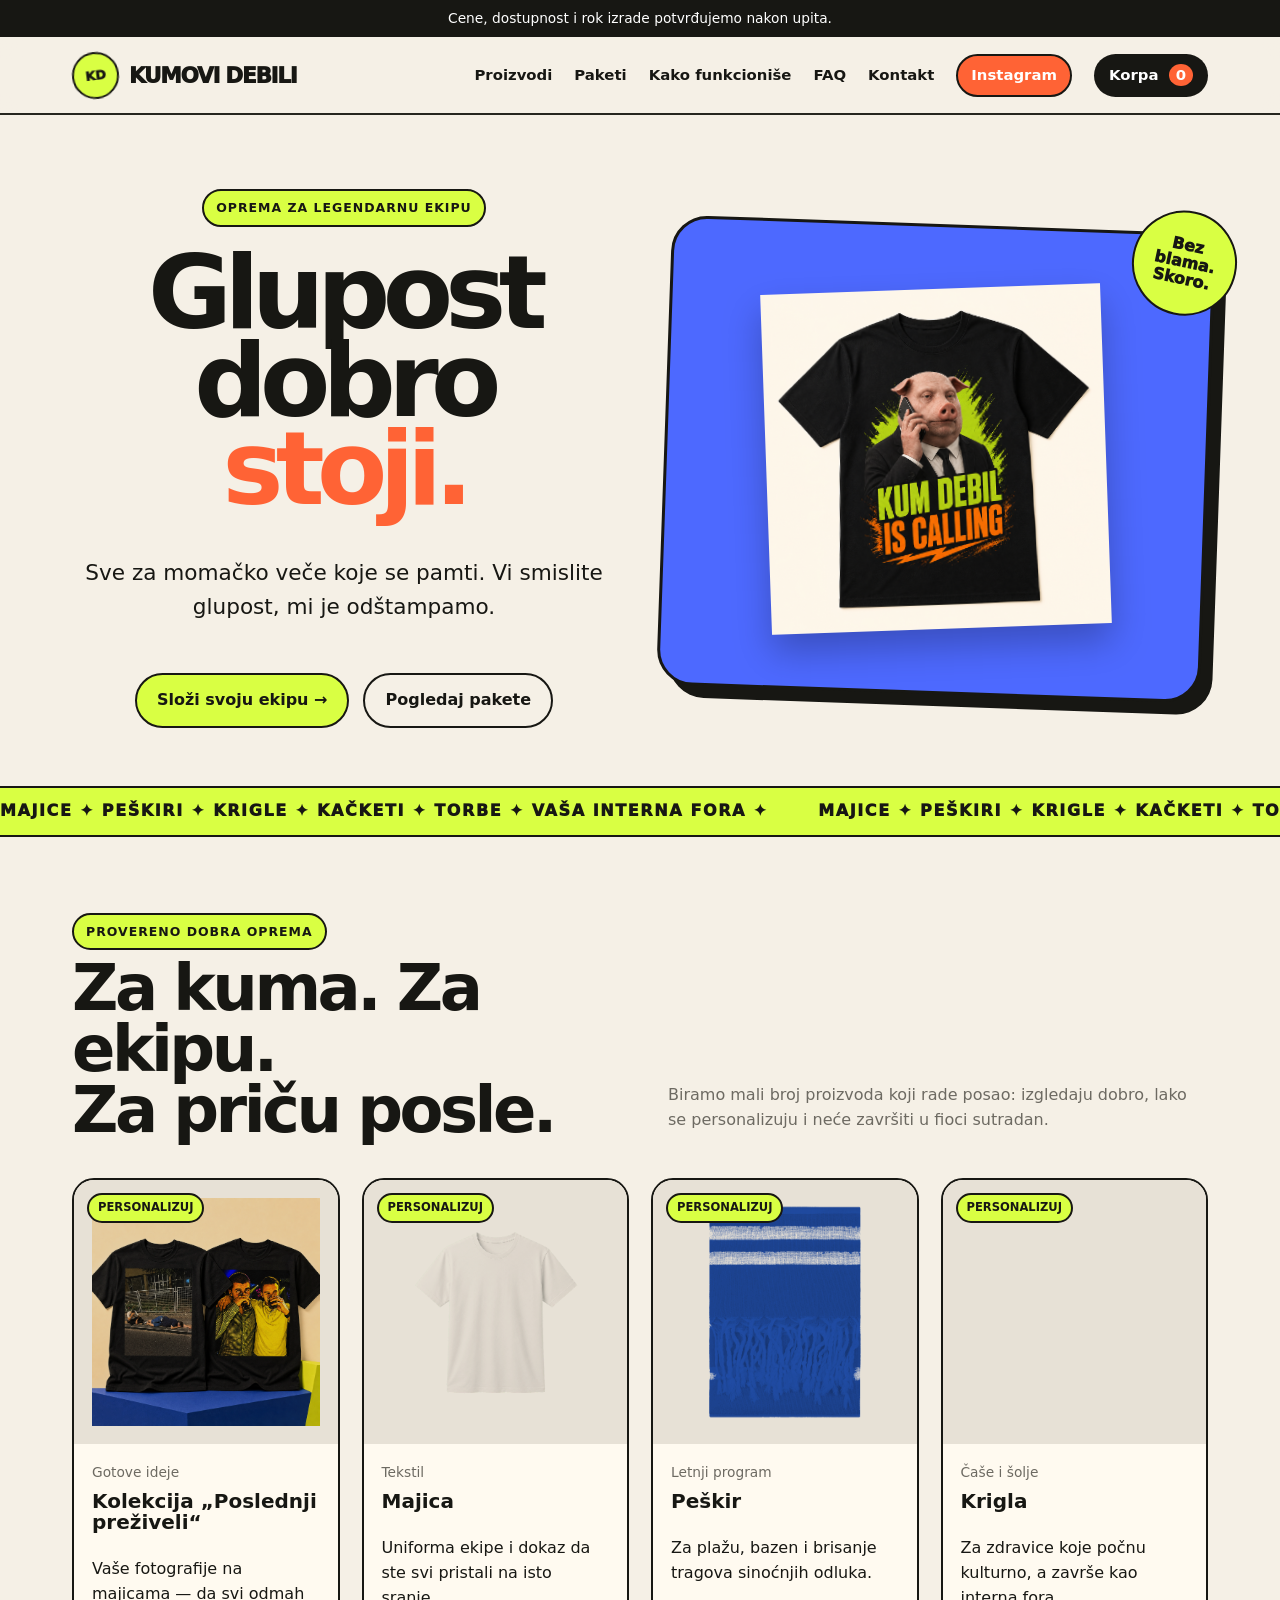
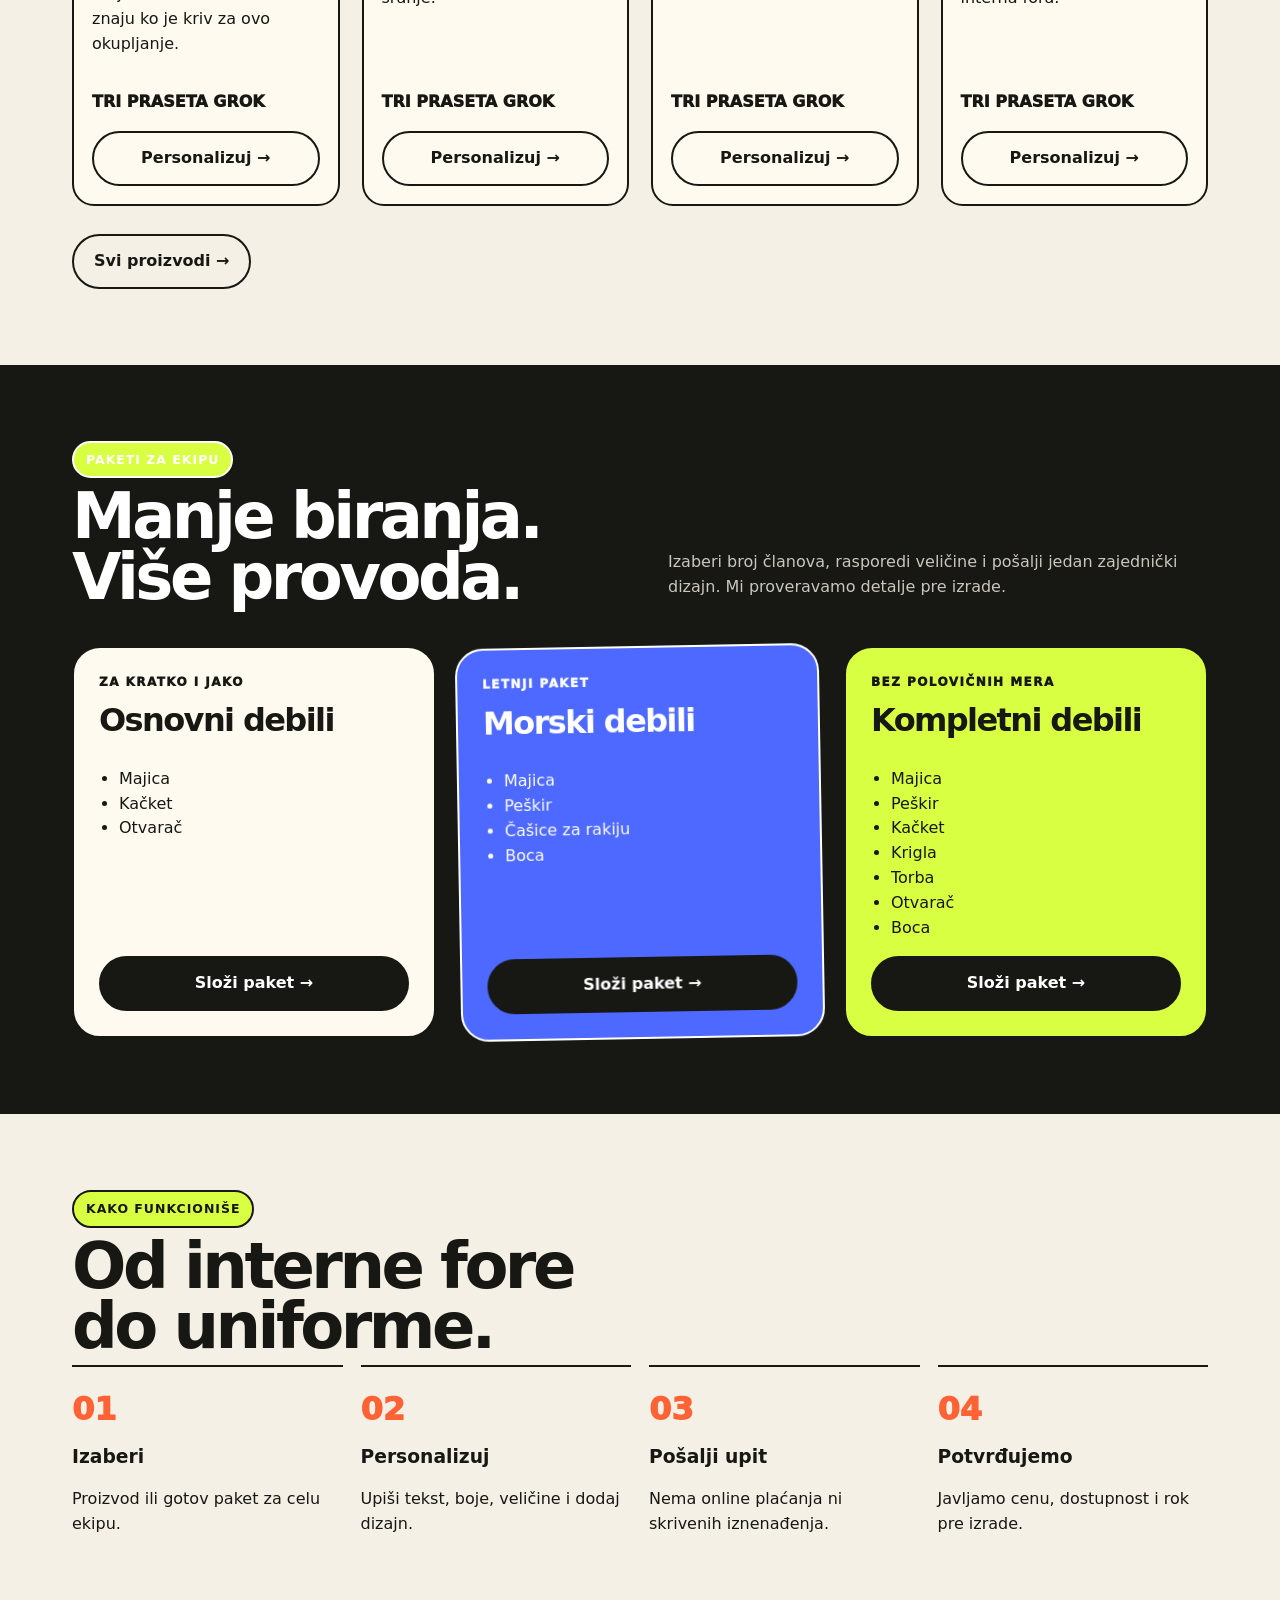
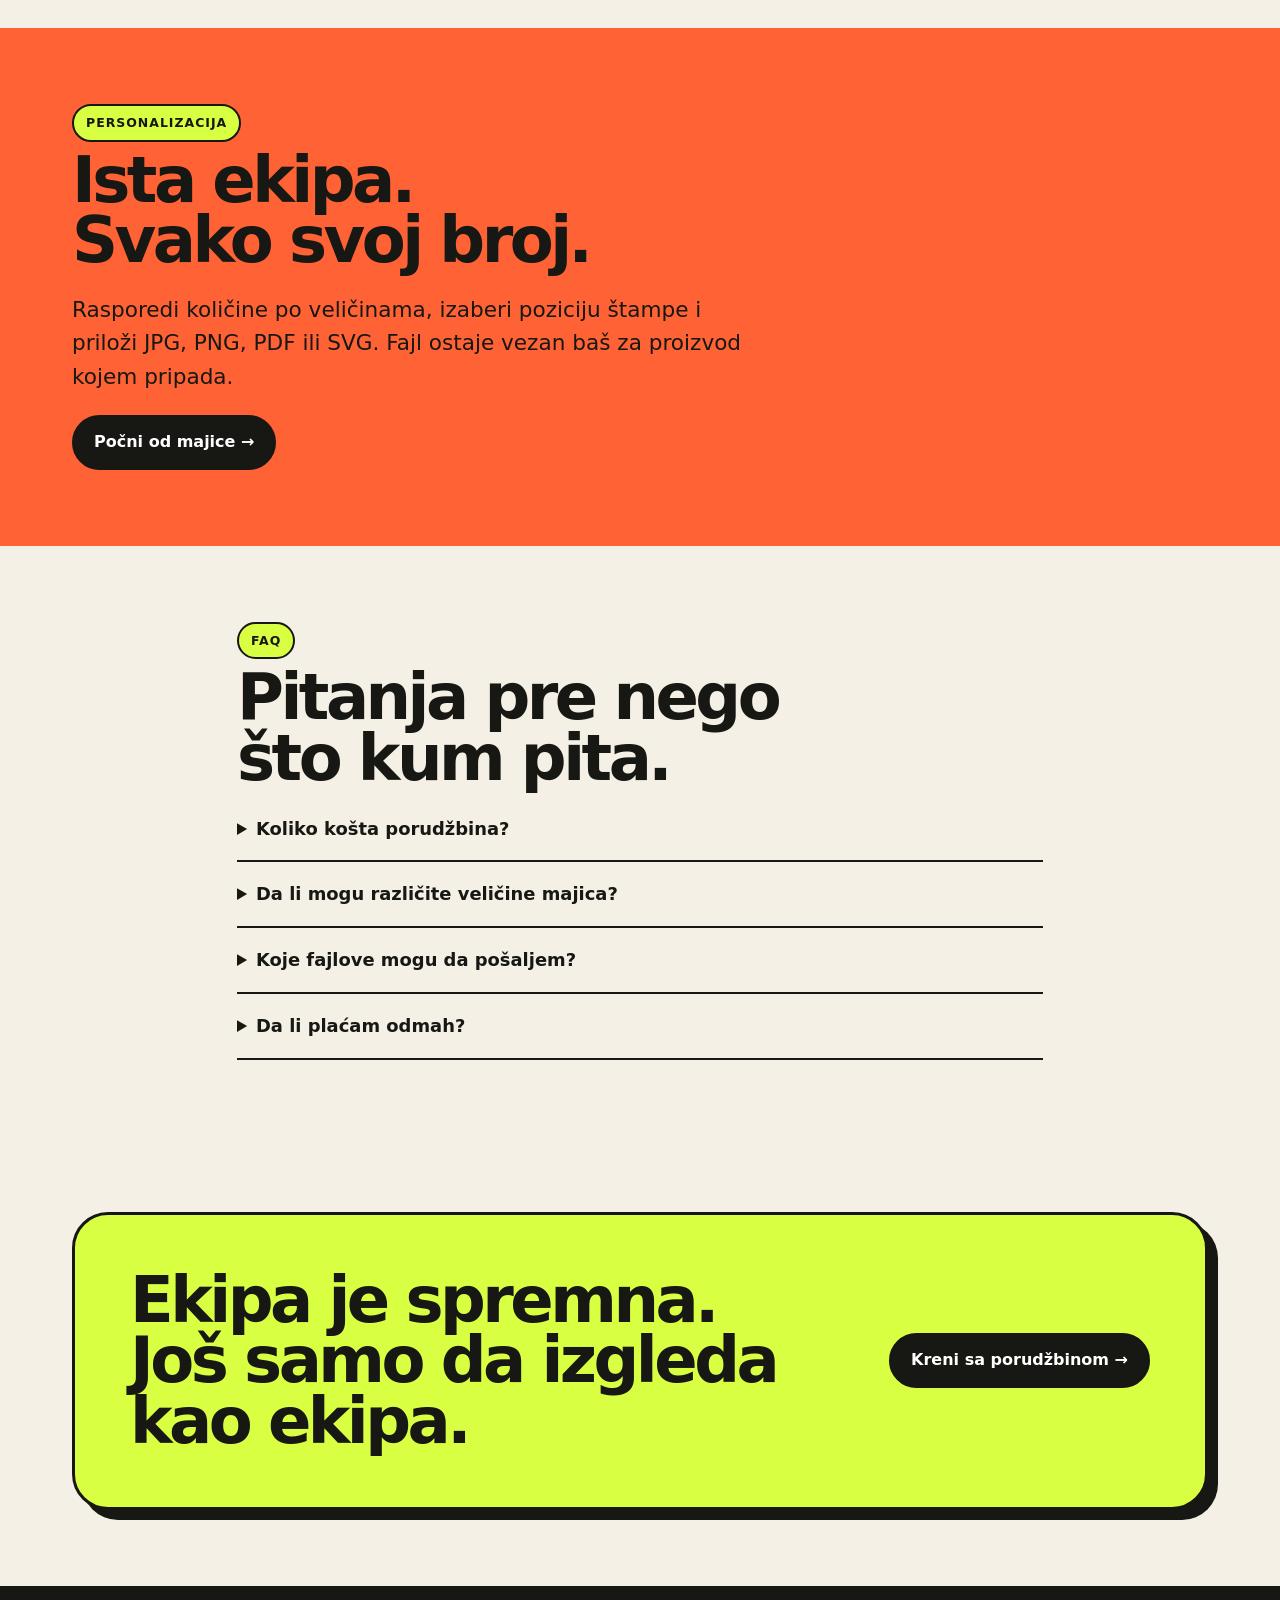
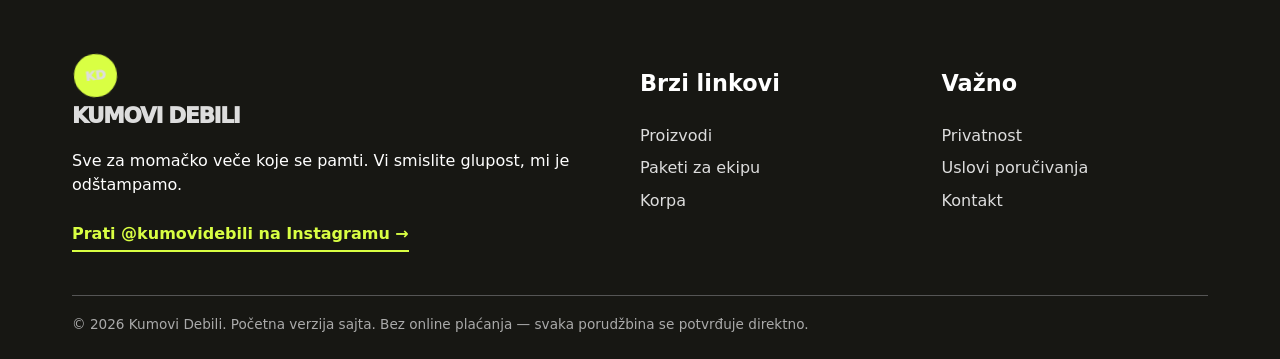
==== index.html @ fb22e3f5 "Add files via upload" ====
<!doctype html><html lang="sr-Latn"><head><meta charset="utf-8"><meta name="viewport" content="width=device-width,initial-scale=1"><title>Kumovi Debili — personalizovani proizvodi za momačko veče</title><meta name="description" content="Majice, peškiri, kačketi, krigle i paketi za momačko veče. Vi smislite glupost, mi je odštampamo."><meta property="og:title" content="Kumovi Debili — Glupost dobro stoji."><meta property="og:description" content="Personalizovani proizvodi i paketi za momačko veče."><meta property="og:image" content="assets/images/og.png"><meta name="twitter:card" content="summary_large_image"><link rel="stylesheet" href="assets/css/styles.css"></head><body><div id="site-header"></div><main id="main"><section class="hero"><div class="container hero-grid"><div class="hero-copy"><span class="eyebrow">Oprema za legendarnu ekipu</span><h1>Glupost<br>dobro <em>stoji.</em></h1><p class="lead">Sve za momačko veče koje se pamti. Vi smislite glupost, mi je odštampamo.</p><div class="actions"><a class="btn lime" href="shop.html">Složi svoju ekipu →</a><a class="btn alt" href="packages.html">Pogledaj pakete</a></div></div><div class="hero-card"><img src="assets/images/majica-john-pork.png" alt="Crna majica sa motivom John Pork i natpisom KUM DEBIL IS CALLING"><div class="sticker">Bez<br>blama.<br>Skoro.</div></div></div></section><div class="marquee"><span>Majice ✦ Peškiri ✦ Krigle ✦ Kačketi ✦ Torbe ✦ Vaša interna fora ✦</span><span>Majice ✦ Peškiri ✦ Krigle ✦ Kačketi ✦ Torbe ✦ Vaša interna fora ✦</span></div><section class="section"><div class="container"><div class="section-head"><div><span class="eyebrow">Provereno dobra oprema</span><h2>Za kuma. Za ekipu.<br>Za priču posle.</h2></div><p class="section-copy">Biramo mali broj proizvoda koji rade posao: izgledaju dobro, lako se personalizuju i neće završiti u fioci sutradan.</p></div><div id="featured-grid" class="grid"></div><div class="actions"><a class="btn alt" href="shop.html">Svi proizvodi →</a></div></div></section><section class="section dark"><div class="container"><div class="section-head"><div><span class="eyebrow">Paketi za ekipu</span><h2>Manje biranja.<br>Više provoda.</h2></div><p class="section-copy">Izaberi broj članova, rasporedi veličine i pošalji jedan zajednički dizajn. Mi proveravamo detalje pre izrade.</p></div><div id="package-grid" class="packages"></div></div></section><section id="kako" class="section"><div class="container"><span class="eyebrow">Kako funkcioniše</span><h2>Od interne fore<br>do uniforme.</h2><div class="steps"><div class="step"><h3>Izaberi</h3><p>Proizvod ili gotov paket za celu ekipu.</p></div><div class="step"><h3>Personalizuj</h3><p>Upiši tekst, boje, veličine i dodaj dizajn.</p></div><div class="step"><h3>Pošalji upit</h3><p>Nema online plaćanja ni skrivenih iznenađenja.</p></div><div class="step"><h3>Potvrđujemo</h3><p>Javljamo cenu, dostupnost i rok pre izrade.</p></div></div></div></section><section class="section orange"><div class="container"><span class="eyebrow">Personalizacija</span><h2>Ista ekipa.<br>Svako svoj broj.</h2><p class="lead">Rasporedi količine po veličinama, izaberi poziciju štampe i priloži JPG, PNG, PDF ili SVG. Fajl ostaje vezan baš za proizvod kojem pripada.</p><a class="btn" href="product.html?id=majica">Počni od majice →</a></div></section><section id="faq" class="section"><div class="container faq"><span class="eyebrow">FAQ</span><h2>Pitanja pre nego<br>što kum pita.</h2><details><summary>Koliko košta porudžbina?</summary><p>Cena zavisi od artikla, količine i vrste personalizacije. Zato je svaki proizvod označen kao „TRI PRASETA GROK“, a konačnu cenu potvrđujemo pre izrade.</p></details><details><summary>Da li mogu različite veličine majica?</summary><p>Da. Na stranici proizvoda ili paketa upisuješ raspodelu po veličinama.</p></details><details><summary>Koje fajlove mogu da pošaljem?</summary><p>JPG, JPEG, PNG, PDF i SVG do 20 MB. Za najbolju štampu preporučujemo vektorski PDF ili SVG.</p></details><details><summary>Da li plaćam odmah?</summary><p>Ne. Sajt prima zahtev za porudžbinu; cenu, dostupnost, rok i dostavu potvrđujemo telefonom ili emailom.</p></details></div></section><section class="section"><div class="container"><div class="cta"><h2>Ekipa je spremna. Još samo da izgleda kao ekipa.</h2><a class="btn" href="shop.html">Kreni sa porudžbinom →</a></div></div></section></main><div id="site-footer"></div><script src="assets/js/products.js"></script><script src="assets/js/cart.js"></script><script src="assets/js/app.js"></script></body></html>
---- assets/css/styles.css ----
:root{--ink:#171713;--paper:#f5f0e6;--cream:#fffaf0;--lime:#d9ff43;--orange:#ff6335;--blue:#4d69ff;--muted:#6d6a62;--line:#26261f;--radius:22px;--shadow:7px 7px 0 var(--ink);--font:Inter,ui-sans-serif,system-ui,-apple-system,"Segoe UI",sans-serif}
*{box-sizing:border-box}html{scroll-behavior:smooth}body{margin:0;background:var(--paper);color:var(--ink);font-family:var(--font);line-height:1.55}img{max-width:100%;display:block}a{color:inherit;text-decoration:none}button,input,select,textarea{font:inherit}button{cursor:pointer}.skip{position:absolute;left:-9999px}.skip:focus{left:12px;top:12px;background:white;padding:10px;z-index:99}
.topbar{background:var(--ink);color:white;text-align:center;padding:8px 16px;font-size:.86rem}.header{position:sticky;top:0;z-index:30;background:rgba(245,240,230,.94);backdrop-filter:blur(12px);border-bottom:2px solid var(--line)}.nav{max-width:1180px;margin:auto;min-height:76px;display:flex;align-items:center;gap:26px;padding:0 22px}.logo{font-weight:950;font-size:1.35rem;letter-spacing:-.06em;text-transform:uppercase;display:flex;align-items:center;gap:10px}.logo::before{content:"KD";display:grid;place-items:center;width:43px;height:43px;border:2px solid var(--ink);border-radius:50%;background:var(--lime);transform:rotate(-7deg);font-size:.8rem;letter-spacing:0}.links{display:flex;align-items:center;gap:22px;margin-left:auto;font-size:.93rem;font-weight:750}.links a:hover{text-decoration:underline;text-decoration-thickness:3px}.cart-link{background:var(--ink);color:white;padding:10px 15px;border-radius:999px}.cart-count{background:var(--orange);border-radius:50%;padding:2px 7px;margin-left:5px}.menu-btn{display:none;margin-left:auto;border:2px solid;background:var(--lime);border-radius:10px;padding:8px 11px;font-weight:900}
.instagram-link{border:2px solid var(--ink);border-radius:999px;padding:8px 13px;background:var(--orange);color:white}.footer .footer-instagram{display:inline-flex;color:var(--lime);font-weight:850;border-bottom:2px solid var(--lime);padding-bottom:3px}
.container{max-width:1180px;margin:auto;padding:0 22px}.hero{padding:74px 0 58px;overflow:hidden}.hero-grid{display:grid;grid-template-columns:1fr 1fr;gap:48px;align-items:center}.hero-copy{text-align:center;display:flex;flex-direction:column;align-items:center}.hero-copy .actions{justify-content:center}.eyebrow{display:inline-flex;gap:8px;align-items:center;background:var(--lime);border:2px solid;padding:7px 12px;border-radius:999px;font-weight:850;text-transform:uppercase;font-size:.78rem;letter-spacing:.08em}.hero h1,.page-title{font-size:clamp(3.3rem,8vw,7.4rem);line-height:.86;letter-spacing:-.075em;margin:22px 0}.hero h1 em{color:var(--orange);font-style:normal}.lead{font-size:clamp(1.05rem,2vw,1.35rem);max-width:680px}.actions{display:flex;gap:14px;flex-wrap:wrap;margin-top:28px}.btn{border:2px solid var(--ink);border-radius:999px;padding:13px 20px;background:var(--ink);color:white;font-weight:850;display:inline-flex;align-items:center;justify-content:center;gap:8px;transition:.18s}.btn:hover{transform:translate(-2px,-2px);box-shadow:4px 4px 0 var(--ink)}.btn.alt{background:transparent;color:var(--ink)}.btn.lime{background:var(--lime);color:var(--ink)}.btn.orange{background:var(--orange)}
.hero-card{position:relative;background:var(--blue);border:3px solid;border-radius:36px;min-height:470px;box-shadow:12px 12px 0 var(--ink);padding:30px;display:grid;place-items:center;transform:rotate(2deg)}.hero-card img{height:340px;object-fit:contain;filter:drop-shadow(0 18px 18px rgba(0,0,0,.25));transform:rotate(-4deg)}.sticker{position:absolute;background:var(--lime);border:2px solid;border-radius:50%;width:105px;height:105px;display:grid;place-items:center;text-align:center;font-weight:950;line-height:1.05;transform:rotate(10deg);right:-25px;top:-25px}.scribble{font-size:1rem;font-weight:900;text-transform:uppercase}
.marquee{border-block:2px solid;background:var(--lime);overflow:hidden;white-space:nowrap;padding:11px 0;font-weight:950;text-transform:uppercase;letter-spacing:.1em}.marquee span{display:inline-block;padding-right:50px}.section{padding:76px 0}.section.dark{background:var(--ink);color:white}.section.orange{background:var(--orange)}.section-head{display:flex;justify-content:space-between;gap:30px;align-items:end;margin-bottom:30px}.section h2{font-size:clamp(2.15rem,5vw,4.5rem);line-height:.95;letter-spacing:-.055em;margin:8px 0}.section-copy{max-width:540px;color:var(--muted)}.dark .section-copy{color:#c9c6bc}
.grid{display:grid;grid-template-columns:repeat(4,1fr);gap:22px}.card{background:var(--cream);border:2px solid;border-radius:var(--radius);overflow:hidden;display:flex;flex-direction:column;transition:.2s}.card:hover{transform:translateY(-5px);box-shadow:var(--shadow)}.product-media{background:#e7e1d6;aspect-ratio:1/1;display:grid;place-items:center;padding:18px;position:relative}.product-media img{width:100%;height:100%;object-fit:contain;mix-blend-mode:multiply}.tag{position:absolute;left:13px;top:13px;background:var(--lime);border:2px solid;border-radius:999px;padding:4px 9px;font-weight:900;font-size:.72rem;text-transform:uppercase}.card-body{padding:18px;display:flex;flex-direction:column;gap:8px;flex:1}.card h3{font-size:1.25rem;line-height:1.05;margin:0}.meta{color:var(--muted);font-size:.86rem}.price{font-weight:950;margin-top:auto;padding-top:10px}.card .btn{margin-top:8px;width:100%}
.packages{display:grid;grid-template-columns:repeat(3,1fr);gap:22px}.package{border:2px solid;border-radius:28px;padding:25px;background:var(--cream);color:var(--ink);display:flex;flex-direction:column}.package:nth-child(2){background:var(--blue);color:white;transform:rotate(-1deg)}.package:nth-child(3){background:var(--lime)}.package h3{font-size:2rem;letter-spacing:-.05em;margin:5px 0}.package ul{padding-left:20px;flex:1}.package .kicker{font-size:.75rem;font-weight:950;text-transform:uppercase;letter-spacing:.12em}
.steps{display:grid;grid-template-columns:repeat(4,1fr);gap:18px;counter-reset:steps}.step{border-top:2px solid;padding-top:18px}.step::before{counter-increment:steps;content:"0" counter(steps);font-weight:950;color:var(--orange);font-size:2rem}.step h3{margin:7px 0}.faq{max-width:850px}.faq details{border-bottom:2px solid;padding:18px 0}.faq summary{font-weight:900;font-size:1.12rem;cursor:pointer}.cta{padding:55px;border:3px solid;border-radius:36px;background:var(--lime);box-shadow:10px 10px 0 var(--ink);display:flex;gap:30px;justify-content:space-between;align-items:center}.cta h2{margin:0;max-width:650px}
.footer{background:var(--ink);color:white;padding:58px 0 24px}.footer-grid{display:grid;grid-template-columns:2fr 1fr 1fr;gap:35px}.footer h3{font-size:1.4rem}.footer a{display:block;margin:8px 0;color:#ddd}.legal-note{border-top:1px solid #555;margin-top:35px;padding-top:18px;color:#aaa;font-size:.85rem}
.page-hero{padding:58px 0 32px}.page-title{font-size:clamp(3rem,7vw,6rem);margin:10px 0}.toolbar{display:flex;gap:12px;justify-content:space-between;align-items:center;margin-bottom:28px}.toolbar input,.toolbar select{border:2px solid;border-radius:999px;padding:11px 16px;background:var(--cream)}
.product-layout{display:grid;grid-template-columns:1fr 1fr;gap:46px;padding-bottom:70px}.product-main-image{background:#e7e1d6;border:2px solid;border-radius:28px;min-height:560px;display:grid;place-items:center;padding:30px;overflow:hidden;position:relative}.product-main-image img{max-height:500px;object-fit:contain;mix-blend-mode:multiply;transition:filter .28s ease}.shirt-color-layer{position:absolute;inset:30px;background:#fff;-webkit-mask-image:var(--shirt-mask);mask-image:var(--shirt-mask);-webkit-mask-repeat:no-repeat;mask-repeat:no-repeat;-webkit-mask-position:center;mask-position:center;-webkit-mask-size:contain;mask-size:contain;mix-blend-mode:multiply;pointer-events:none;transition:background-color .2s ease}.preview-color-label{margin-top:10px;text-align:center;font-weight:850;font-size:.88rem}.product-info h1{font-size:clamp(2.5rem,5vw,4.8rem);line-height:.9;letter-spacing:-.06em;margin:8px 0}.form-box{border:2px solid;border-radius:24px;padding:22px;background:var(--cream);margin-top:22px}.form-grid{display:grid;grid-template-columns:1fr 1fr;gap:15px}.field{display:flex;flex-direction:column;gap:6px}.field.full{grid-column:1/-1}.field label{font-size:.84rem;font-weight:850}.field input,.field select,.field textarea{border:2px solid #3e3d37;border-radius:12px;background:white;padding:11px;width:100%}.field textarea{min-height:95px;resize:vertical}.size-grid{display:grid;grid-template-columns:repeat(3,1fr);gap:8px}.upload{border:2px dashed;border-radius:16px;padding:18px;background:#fff}.preview{max-height:160px;margin:12px auto;border-radius:10px}.hidden{display:none!important}.notice{border-left:5px solid var(--orange);background:#fff3ed;padding:13px 16px;margin:16px 0}.success-msg,.error-msg{padding:12px;border-radius:12px;font-weight:750}.success-msg{background:#dff7d4}.error-msg{background:#ffd8d1}
.cart-layout,.checkout-layout{display:grid;grid-template-columns:1.5fr .75fr;gap:30px;padding-bottom:70px}.cart-item{display:grid;grid-template-columns:120px 1fr auto;gap:18px;border:2px solid;border-radius:20px;padding:15px;background:var(--cream);margin-bottom:15px}.cart-item img{width:120px;height:120px;object-fit:contain;background:#e7e1d6;border-radius:12px}.cart-item h3{margin:0}.cart-actions{display:flex;gap:8px;flex-wrap:wrap;margin-top:12px}.summary{border:2px solid;border-radius:24px;padding:22px;background:var(--lime);height:max-content;position:sticky;top:105px}.summary h2{font-size:1.7rem}.empty{text-align:center;border:2px dashed;border-radius:24px;padding:50px}.checkout-form{border:2px solid;border-radius:24px;padding:24px;background:var(--cream)}.checkbox{display:flex;align-items:flex-start;gap:9px}.checkbox input{width:auto;margin-top:5px}.legal{max-width:820px}.legal h2{margin-top:40px}.success-page{text-align:center;padding:90px 22px}.success-icon{width:100px;height:100px;background:var(--lime);border:3px solid;border-radius:50%;display:grid;place-items:center;margin:auto;font-size:3rem;box-shadow:7px 7px 0}
@media(max-width:900px){.grid{grid-template-columns:repeat(2,1fr)}.packages{grid-template-columns:1fr}.steps{grid-template-columns:repeat(2,1fr)}.hero-grid,.product-layout,.cart-layout,.checkout-layout{grid-template-columns:1fr}.hero-grid{max-width:680px}.hero-card{min-height:390px;width:100%;max-width:560px;margin:0 auto}.links{display:none;position:absolute;top:76px;left:0;right:0;background:var(--paper);padding:22px;flex-direction:column;border-bottom:2px solid}.links.open{display:flex}.menu-btn{display:block}.product-main-image{min-height:400px}.summary{position:static}}
@media(max-width:580px){.container{padding:0 16px}.hero{padding:36px 0 38px}.hero-grid{gap:34px}.hero h1{font-size:clamp(2.85rem,15vw,4rem);line-height:.9;margin:18px 0;overflow-wrap:anywhere}.hero-copy .lead{font-size:1rem}.hero-copy .actions{width:100%;margin-top:20px}.hero-copy .actions .btn{flex:1;min-width:145px;padding-inline:14px}.hero-card{min-height:0;aspect-ratio:1/1;padding:16px;border-radius:25px;box-shadow:7px 7px 0 var(--ink);transform:rotate(0)}.hero-card img{width:100%;height:100%;max-height:none;object-fit:contain;transform:rotate(-2deg)}.sticker{right:7px;top:7px;width:78px;height:78px;font-size:.78rem}.section{padding:54px 0}.grid{grid-template-columns:1fr}.steps{grid-template-columns:1fr}.section-head{display:block}.cta{padding:30px;display:block}.footer-grid{grid-template-columns:1fr}.form-grid{grid-template-columns:1fr}.field.full{grid-column:auto}.cart-item{grid-template-columns:85px 1fr}.cart-item img{width:85px;height:85px}.cart-item>button{grid-column:1/-1}.toolbar{align-items:stretch;flex-direction:column}.packages{gap:15px}}
@media(prefers-reduced-motion:reduce){*{scroll-behavior:auto!important;transition:none!important}}
.package-stage{padding:18px}.package-gallery{display:grid;grid-template-columns:repeat(2,minmax(0,1fr));gap:14px;width:100%;align-self:stretch}.package-gallery article{background:#fffaf1;border:2px solid;border-radius:18px;min-height:230px;padding:12px;display:flex;flex-direction:column;align-items:center;justify-content:space-between;text-align:center;gap:8px}.package-gallery img{width:100%;height:180px;object-fit:contain;mix-blend-mode:multiply}.package-gallery .scribble{min-height:180px;display:grid;place-items:center}.package-gallery strong{font-size:.95rem}.field small{color:#6d6a62}
@media(max-width:580px){.package-gallery{grid-template-columns:1fr 1fr}.package-gallery article{min-height:170px}.package-gallery img,.package-gallery .scribble{height:120px;min-height:120px}}
.package-gallery label{width:100%;font-size:.78rem;font-weight:850;text-align:left}.package-gallery select{display:block;width:100%;margin-top:4px;border:2px solid;border-radius:10px;background:#fff;padding:8px}
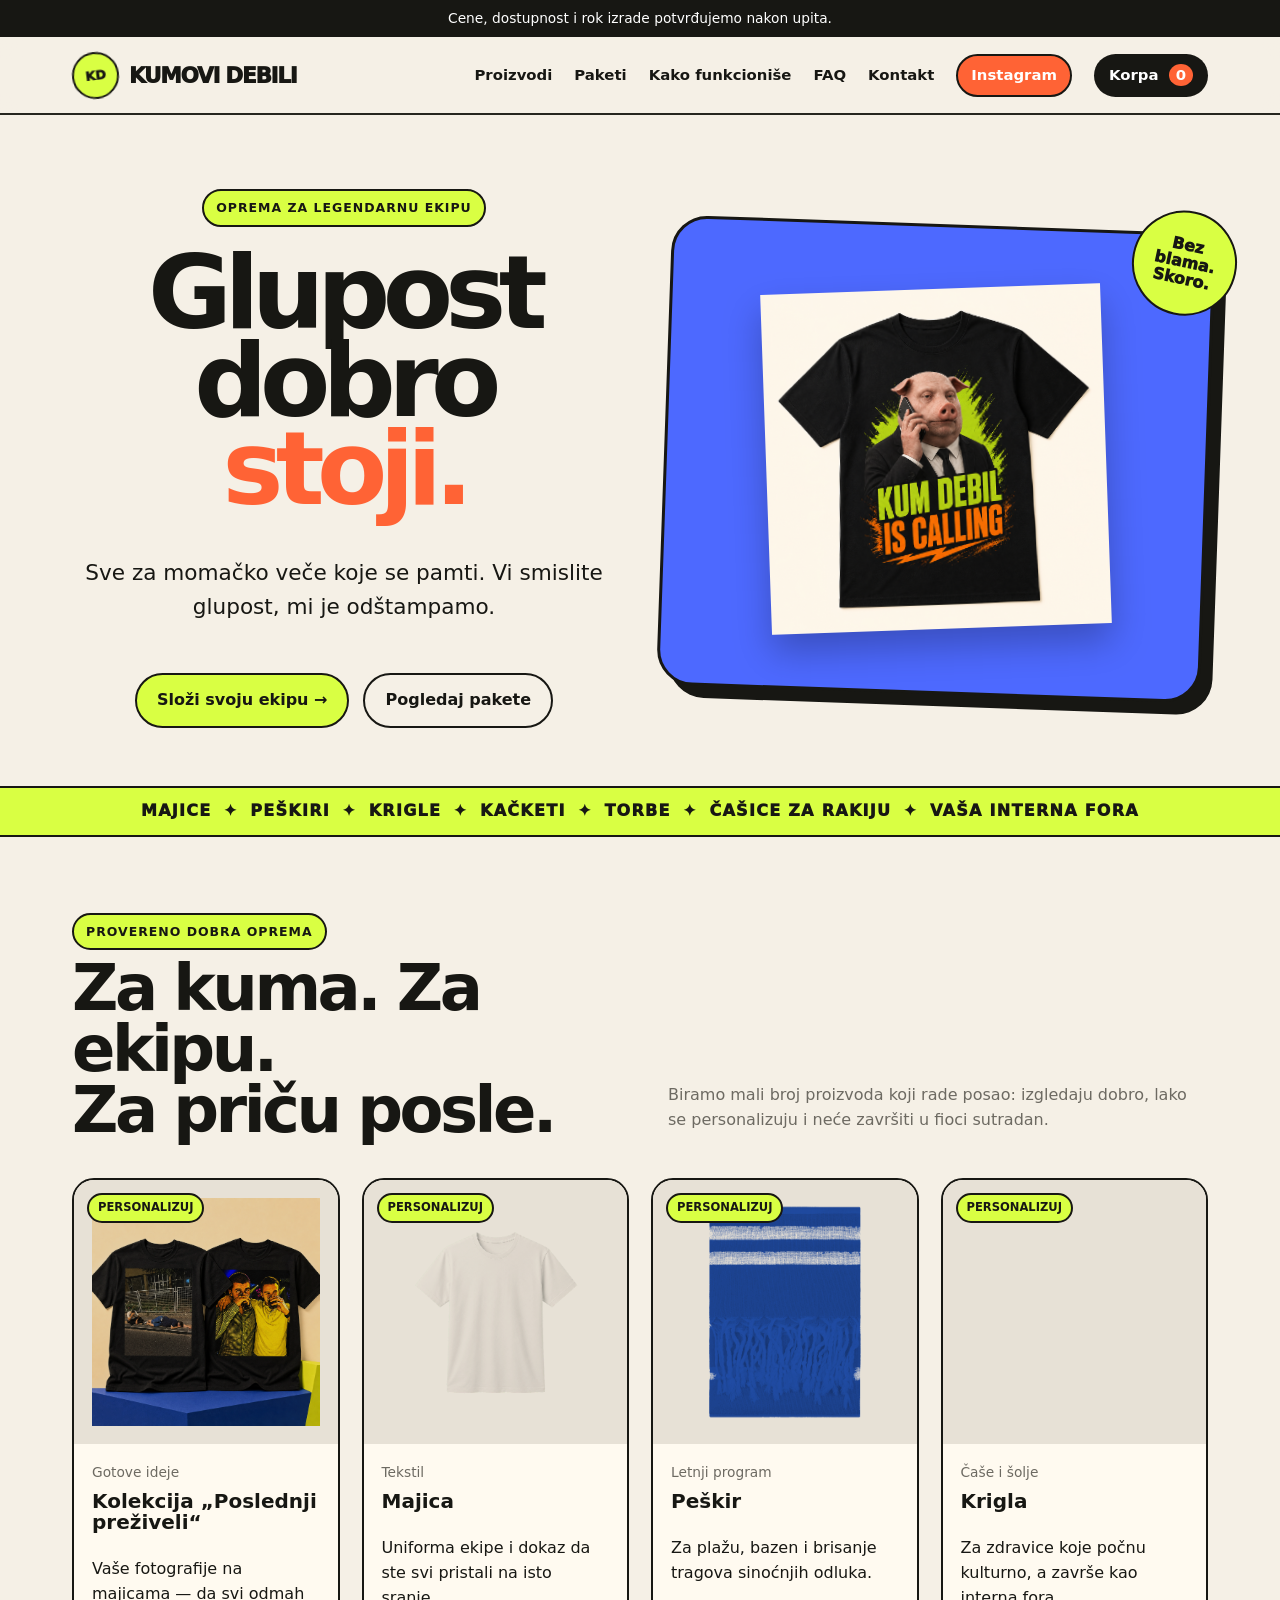
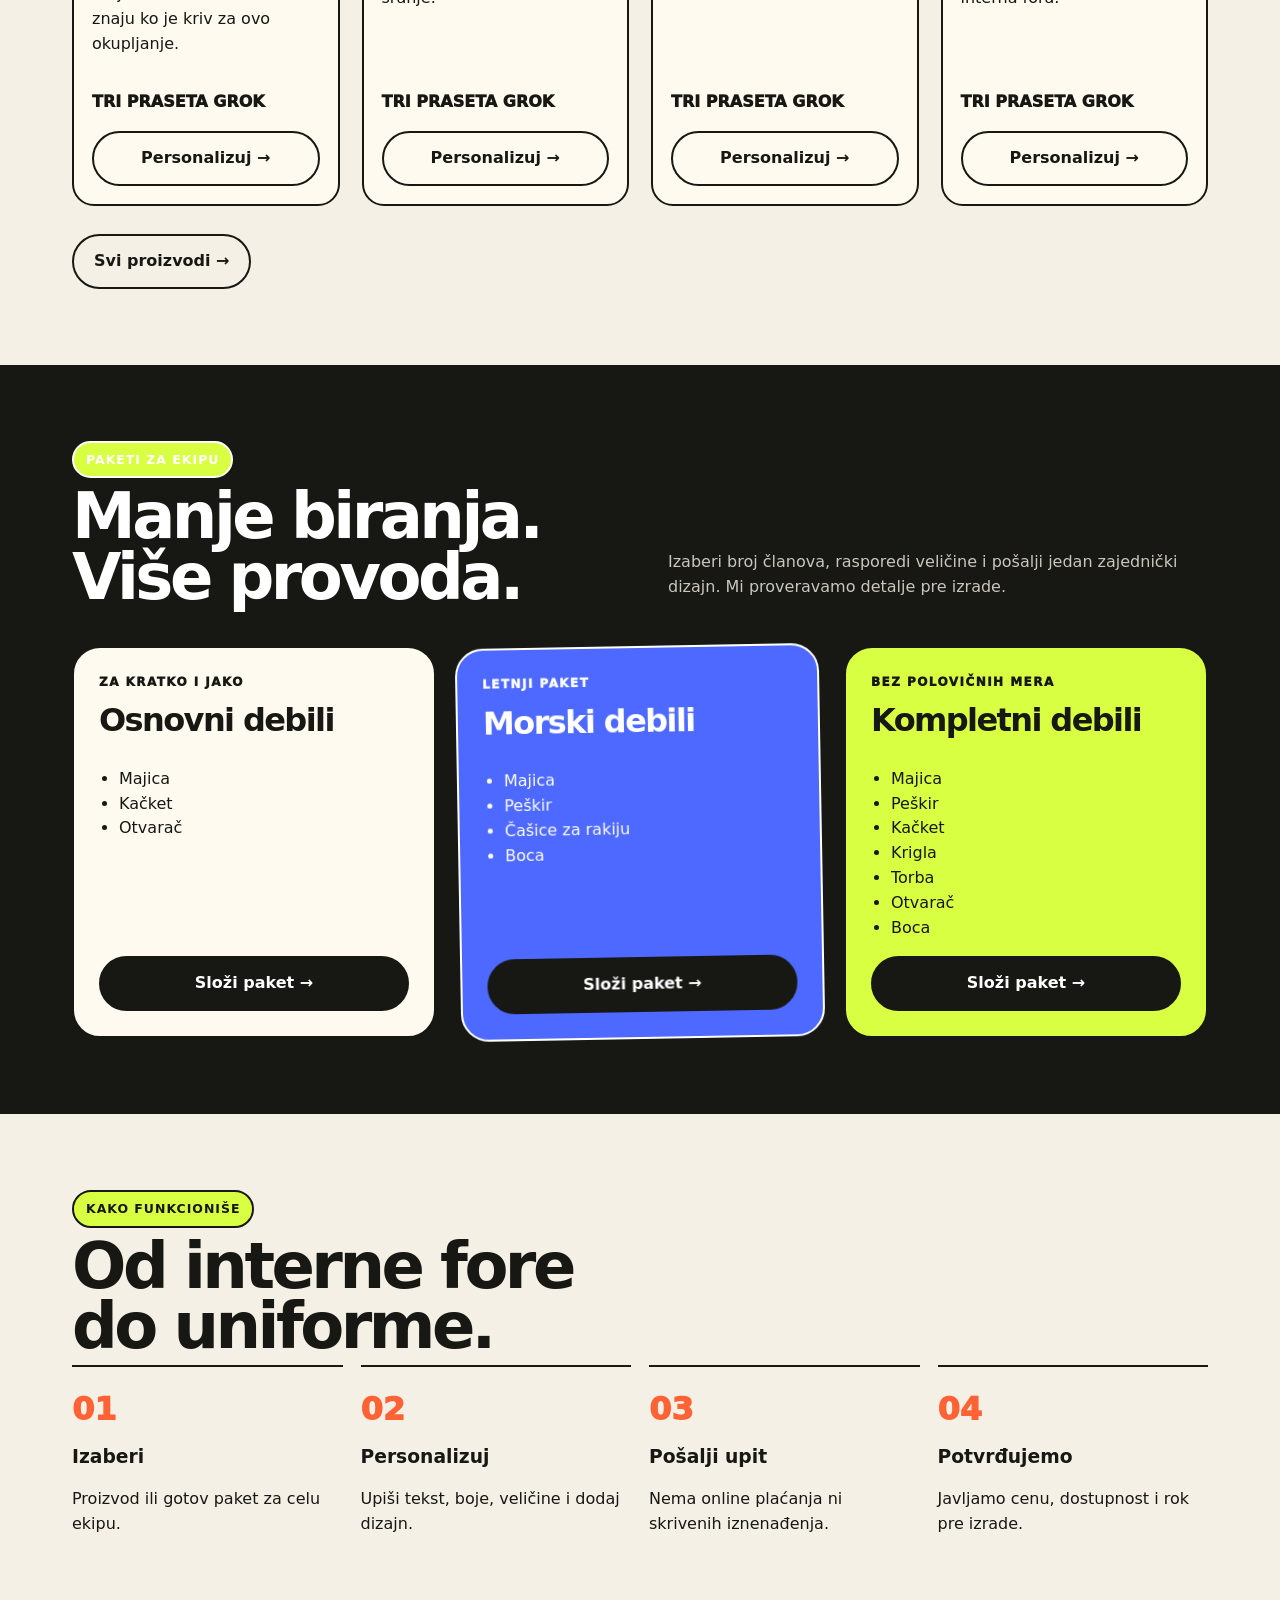
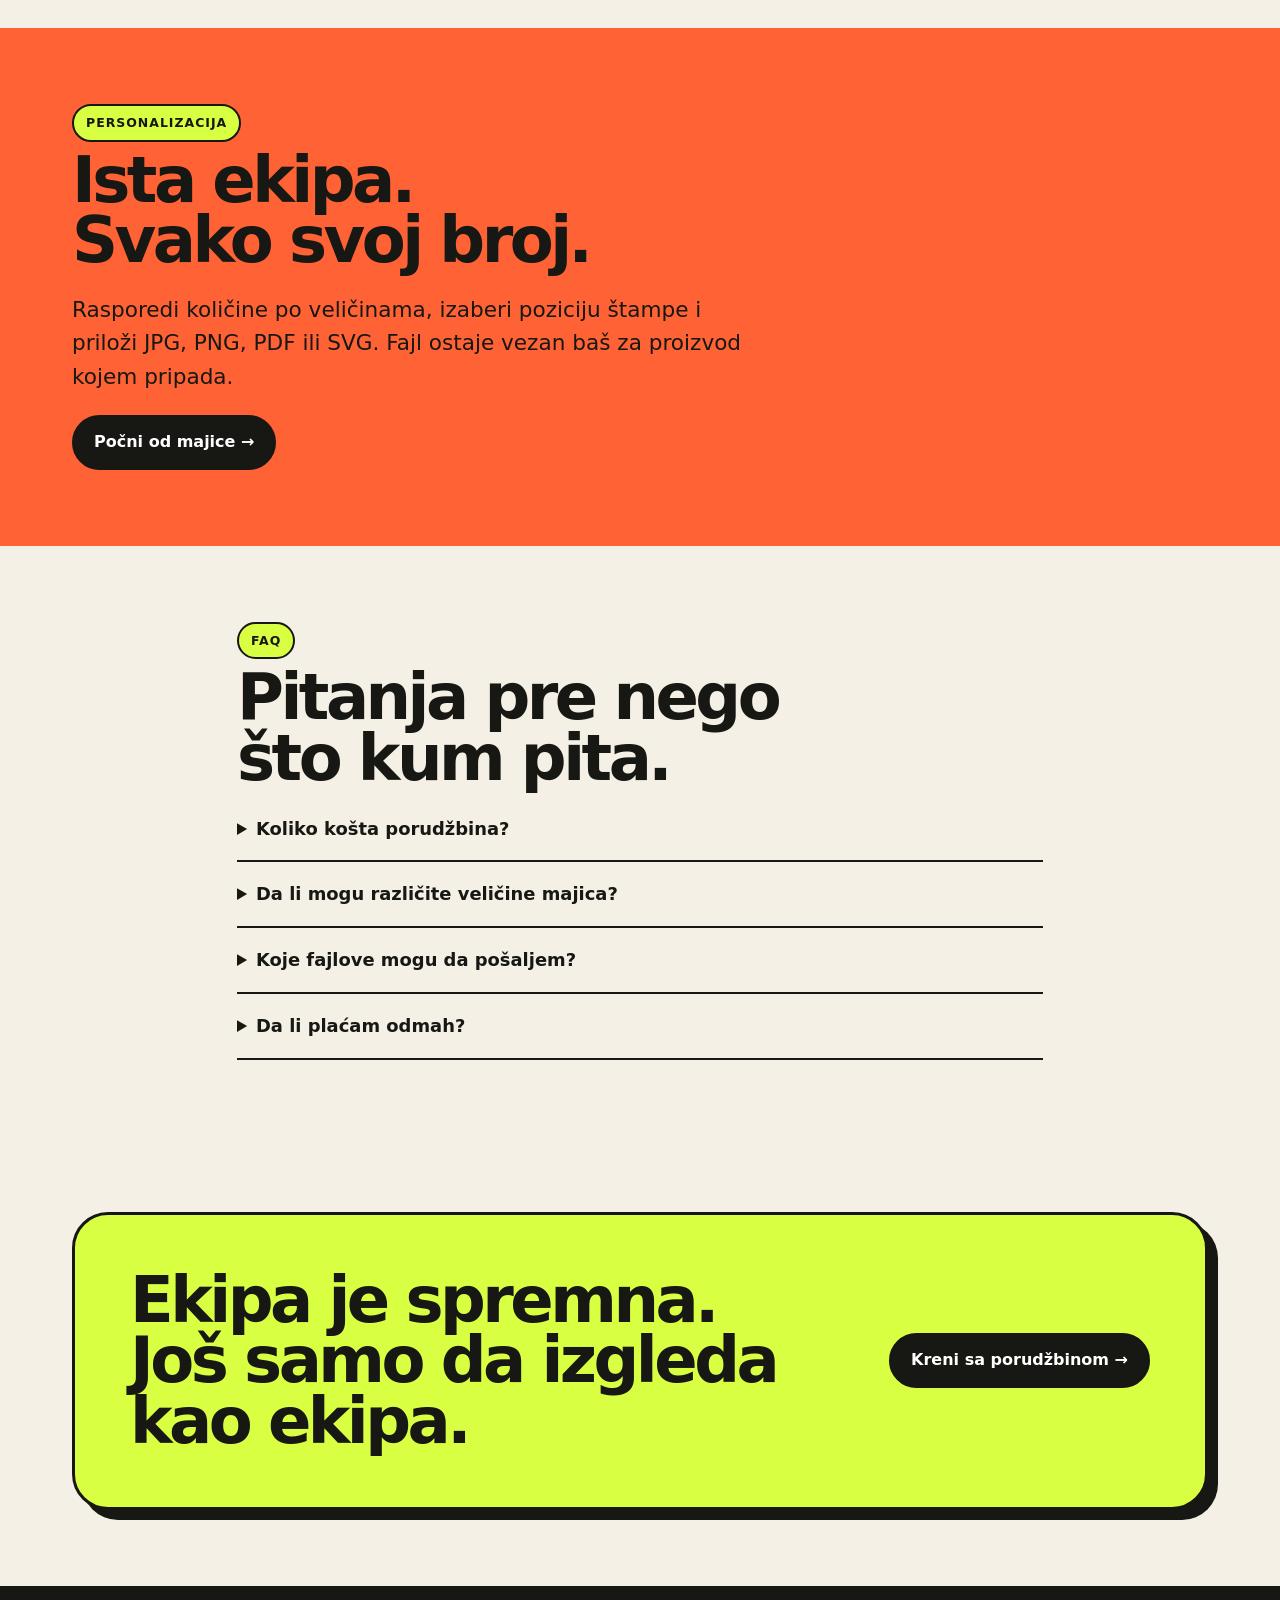
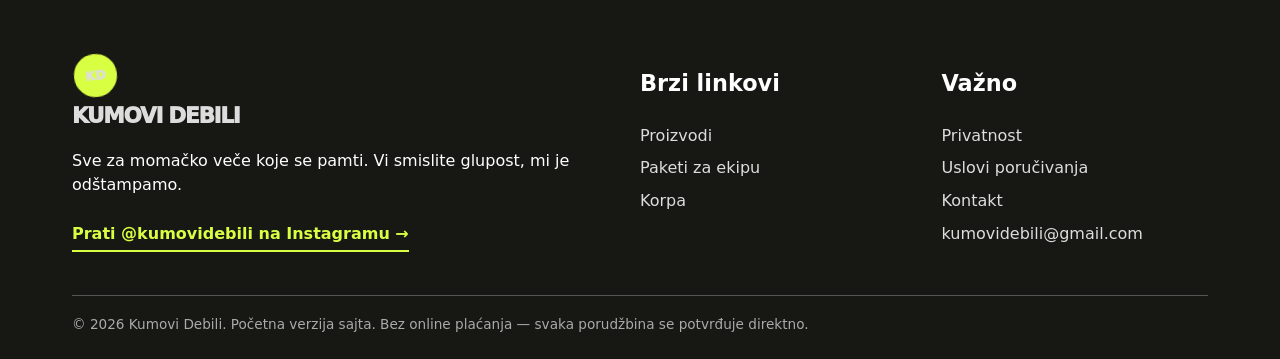
==== commit 5a692369: "Add files via upload" ====
--- a/index.html
+++ b/index.html
@@ -1,2 +1,2 @@
-<!doctype html><html lang="sr-Latn"><head><meta charset="utf-8"><meta name="viewport" content="width=device-width,initial-scale=1"><title>Kumovi Debili — personalizovani proizvodi za momačko veče</title><meta name="description" content="Majice, peškiri, kačketi, krigle i paketi za momačko veče. Vi smislite glupost, mi je odštampamo."><meta property="og:title" content="Kumovi Debili — Glupost dobro stoji."><meta property="og:description" content="Personalizovani proizvodi i paketi za momačko veče."><meta property="og:image" content="assets/images/og.png"><meta name="twitter:card" content="summary_large_image"><link rel="stylesheet" href="assets/css/styles.css"></head><body><div id="site-header"></div><main id="main"><section class="hero"><div class="container hero-grid"><div class="hero-copy"><span class="eyebrow">Oprema za legendarnu ekipu</span><h1>Glupost<br>dobro <em>stoji.</em></h1><p class="lead">Sve za momačko veče koje se pamti. Vi smislite glupost, mi je odštampamo.</p><div class="actions"><a class="btn lime" href="shop.html">Složi svoju ekipu →</a><a class="btn alt" href="packages.html">Pogledaj pakete</a></div></div><div class="hero-card"><img src="assets/images/majica-john-pork.png" alt="Crna majica sa motivom John Pork i natpisom KUM DEBIL IS CALLING"><div class="sticker">Bez<br>blama.<br>Skoro.</div></div></div></section><div class="marquee"><span>Majice ✦ Peškiri ✦ Krigle ✦ Kačketi ✦ Torbe ✦ Vaša interna fora ✦</span><span>Majice ✦ Peškiri ✦ Krigle ✦ Kačketi ✦ Torbe ✦ Vaša interna fora ✦</span></div><section class="section"><div class="container"><div class="section-head"><div><span class="eyebrow">Provereno dobra oprema</span><h2>Za kuma. Za ekipu.<br>Za priču posle.</h2></div><p class="section-copy">Biramo mali broj proizvoda koji rade posao: izgledaju dobro, lako se personalizuju i neće završiti u fioci sutradan.</p></div><div id="featured-grid" class="grid"></div><div class="actions"><a class="btn alt" href="shop.html">Svi proizvodi →</a></div></div></section><section class="section dark"><div class="container"><div class="section-head"><div><span class="eyebrow">Paketi za ekipu</span><h2>Manje biranja.<br>Više provoda.</h2></div><p class="section-copy">Izaberi broj članova, rasporedi veličine i pošalji jedan zajednički dizajn. Mi proveravamo detalje pre izrade.</p></div><div id="package-grid" class="packages"></div></div></section><section id="kako" class="section"><div class="container"><span class="eyebrow">Kako funkcioniše</span><h2>Od interne fore<br>do uniforme.</h2><div class="steps"><div class="step"><h3>Izaberi</h3><p>Proizvod ili gotov paket za celu ekipu.</p></div><div class="step"><h3>Personalizuj</h3><p>Upiši tekst, boje, veličine i dodaj dizajn.</p></div><div class="step"><h3>Pošalji upit</h3><p>Nema online plaćanja ni skrivenih iznenađenja.</p></div><div class="step"><h3>Potvrđujemo</h3><p>Javljamo cenu, dostupnost i rok pre izrade.</p></div></div></div></section><section class="section orange"><div class="container"><span class="eyebrow">Personalizacija</span><h2>Ista ekipa.<br>Svako svoj broj.</h2><p class="lead">Rasporedi količine po veličinama, izaberi poziciju štampe i priloži JPG, PNG, PDF ili SVG. Fajl ostaje vezan baš za proizvod kojem pripada.</p><a class="btn" href="product.html?id=majica">Počni od majice →</a></div></section><section id="faq" class="section"><div class="container faq"><span class="eyebrow">FAQ</span><h2>Pitanja pre nego<br>što kum pita.</h2><details><summary>Koliko košta porudžbina?</summary><p>Cena zavisi od artikla, količine i vrste personalizacije. Zato je svaki proizvod označen kao „TRI PRASETA GROK“, a konačnu cenu potvrđujemo pre izrade.</p></details><details><summary>Da li mogu različite veličine majica?</summary><p>Da. Na stranici proizvoda ili paketa upisuješ raspodelu po veličinama.</p></details><details><summary>Koje fajlove mogu da pošaljem?</summary><p>JPG, JPEG, PNG, PDF i SVG do 20 MB. Za najbolju štampu preporučujemo vektorski PDF ili SVG.</p></details><details><summary>Da li plaćam odmah?</summary><p>Ne. Sajt prima zahtev za porudžbinu; cenu, dostupnost, rok i dostavu potvrđujemo telefonom ili emailom.</p></details></div></section><section class="section"><div class="container"><div class="cta"><h2>Ekipa je spremna. Još samo da izgleda kao ekipa.</h2><a class="btn" href="shop.html">Kreni sa porudžbinom →</a></div></div></section></main><div id="site-footer"></div><script src="assets/js/products.js"></script><script src="assets/js/cart.js"></script><script src="assets/js/app.js"></script></body></html>
+<!doctype html><html lang="sr-Latn"><head><meta charset="utf-8"><meta name="viewport" content="width=device-width,initial-scale=1"><title>Kumovi Debili — personalizovani proizvodi za momačko veče</title><meta name="description" content="Majice, peškiri, kačketi, krigle i paketi za momačko veče. Vi smislite glupost, mi je odštampamo."><meta property="og:title" content="Kumovi Debili — Glupost dobro stoji."><meta property="og:description" content="Personalizovani proizvodi i paketi za momačko veče."><meta property="og:image" content="assets/images/og.png"><meta name="twitter:card" content="summary_large_image"><link rel="stylesheet" href="assets/css/styles.css"></head><body><div id="site-header"></div><main id="main"><section class="hero"><div class="container hero-grid"><div class="hero-copy"><span class="eyebrow">Oprema za legendarnu ekipu</span><h1>Glupost<br>dobro <em>stoji.</em></h1><p class="lead">Sve za momačko veče koje se pamti. Vi smislite glupost, mi je odštampamo.</p><div class="actions"><a class="btn lime" href="shop.html">Složi svoju ekipu →</a><a class="btn alt" href="packages.html">Pogledaj pakete</a></div></div><div class="hero-card"><img src="assets/images/majica-john-pork.png" alt="Crna majica sa motivom John Pork i natpisom KUM DEBIL IS CALLING"><div class="sticker">Bez<br>blama.<br>Skoro.</div></div></div></section><nav class="marquee" aria-label="Vrste proizvoda"><span>Majice</span><span>Peškiri</span><span>Krigle</span><span>Kačketi</span><span>Torbe</span><span>Čašice za rakiju</span><span>Vaša interna fora</span></nav><section class="section"><div class="container"><div class="section-head"><div><span class="eyebrow">Provereno dobra oprema</span><h2>Za kuma. Za ekipu.<br>Za priču posle.</h2></div><p class="section-copy">Biramo mali broj proizvoda koji rade posao: izgledaju dobro, lako se personalizuju i neće završiti u fioci sutradan.</p></div><div id="featured-grid" class="grid"></div><div class="actions"><a class="btn alt" href="shop.html">Svi proizvodi →</a></div></div></section><section class="section dark"><div class="container"><div class="section-head"><div><span class="eyebrow">Paketi za ekipu</span><h2>Manje biranja.<br>Više provoda.</h2></div><p class="section-copy">Izaberi broj članova, rasporedi veličine i pošalji jedan zajednički dizajn. Mi proveravamo detalje pre izrade.</p></div><div id="package-grid" class="packages"></div></div></section><section id="kako" class="section"><div class="container"><span class="eyebrow">Kako funkcioniše</span><h2>Od interne fore<br>do uniforme.</h2><div class="steps"><div class="step"><h3>Izaberi</h3><p>Proizvod ili gotov paket za celu ekipu.</p></div><div class="step"><h3>Personalizuj</h3><p>Upiši tekst, boje, veličine i dodaj dizajn.</p></div><div class="step"><h3>Pošalji upit</h3><p>Nema online plaćanja ni skrivenih iznenađenja.</p></div><div class="step"><h3>Potvrđujemo</h3><p>Javljamo cenu, dostupnost i rok pre izrade.</p></div></div></div></section><section class="section orange"><div class="container"><span class="eyebrow">Personalizacija</span><h2>Ista ekipa.<br>Svako svoj broj.</h2><p class="lead">Rasporedi količine po veličinama, izaberi poziciju štampe i priloži JPG, PNG, PDF ili SVG. Fajl ostaje vezan baš za proizvod kojem pripada.</p><a class="btn" href="product.html?id=majica">Počni od majice →</a></div></section><section id="faq" class="section"><div class="container faq"><span class="eyebrow">FAQ</span><h2>Pitanja pre nego<br>što kum pita.</h2><details><summary>Koliko košta porudžbina?</summary><p>Cena zavisi od artikla, količine i vrste personalizacije. Zato je svaki proizvod označen kao „TRI PRASETA GROK“, a konačnu cenu potvrđujemo pre izrade.</p></details><details><summary>Da li mogu različite veličine majica?</summary><p>Da. Na stranici proizvoda ili paketa upisuješ raspodelu po veličinama.</p></details><details><summary>Koje fajlove mogu da pošaljem?</summary><p>JPG, JPEG, PNG, PDF i SVG do 20 MB. Za najbolju štampu preporučujemo vektorski PDF ili SVG.</p></details><details><summary>Da li plaćam odmah?</summary><p>Ne. Sajt prima zahtev za porudžbinu; cenu, dostupnost, rok i dostavu potvrđujemo telefonom ili emailom.</p></details></div></section><section class="section"><div class="container"><div class="cta"><h2>Ekipa je spremna. Još samo da izgleda kao ekipa.</h2><a class="btn" href="shop.html">Kreni sa porudžbinom →</a></div></div></section></main><div id="site-footer"></div><script src="assets/js/products.js"></script><script src="assets/js/cart.js"></script><script src="assets/js/app.js"></script></body></html>
 
--- a/assets/css/styles.css
+++ b/assets/css/styles.css
@@ -4,7 +4,7 @@
 .instagram-link{border:2px solid var(--ink);border-radius:999px;padding:8px 13px;background:var(--orange);color:white}.footer .footer-instagram{display:inline-flex;color:var(--lime);font-weight:850;border-bottom:2px solid var(--lime);padding-bottom:3px}
 .container{max-width:1180px;margin:auto;padding:0 22px}.hero{padding:74px 0 58px;overflow:hidden}.hero-grid{display:grid;grid-template-columns:1fr 1fr;gap:48px;align-items:center}.hero-copy{text-align:center;display:flex;flex-direction:column;align-items:center}.hero-copy .actions{justify-content:center}.eyebrow{display:inline-flex;gap:8px;align-items:center;background:var(--lime);border:2px solid;padding:7px 12px;border-radius:999px;font-weight:850;text-transform:uppercase;font-size:.78rem;letter-spacing:.08em}.hero h1,.page-title{font-size:clamp(3.3rem,8vw,7.4rem);line-height:.86;letter-spacing:-.075em;margin:22px 0}.hero h1 em{color:var(--orange);font-style:normal}.lead{font-size:clamp(1.05rem,2vw,1.35rem);max-width:680px}.actions{display:flex;gap:14px;flex-wrap:wrap;margin-top:28px}.btn{border:2px solid var(--ink);border-radius:999px;padding:13px 20px;background:var(--ink);color:white;font-weight:850;display:inline-flex;align-items:center;justify-content:center;gap:8px;transition:.18s}.btn:hover{transform:translate(-2px,-2px);box-shadow:4px 4px 0 var(--ink)}.btn.alt{background:transparent;color:var(--ink)}.btn.lime{background:var(--lime);color:var(--ink)}.btn.orange{background:var(--orange)}
 .hero-card{position:relative;background:var(--blue);border:3px solid;border-radius:36px;min-height:470px;box-shadow:12px 12px 0 var(--ink);padding:30px;display:grid;place-items:center;transform:rotate(2deg)}.hero-card img{height:340px;object-fit:contain;filter:drop-shadow(0 18px 18px rgba(0,0,0,.25));transform:rotate(-4deg)}.sticker{position:absolute;background:var(--lime);border:2px solid;border-radius:50%;width:105px;height:105px;display:grid;place-items:center;text-align:center;font-weight:950;line-height:1.05;transform:rotate(10deg);right:-25px;top:-25px}.scribble{font-size:1rem;font-weight:900;text-transform:uppercase}
-.marquee{border-block:2px solid;background:var(--lime);overflow:hidden;white-space:nowrap;padding:11px 0;font-weight:950;text-transform:uppercase;letter-spacing:.1em}.marquee span{display:inline-block;padding-right:50px}.section{padding:76px 0}.section.dark{background:var(--ink);color:white}.section.orange{background:var(--orange)}.section-head{display:flex;justify-content:space-between;gap:30px;align-items:end;margin-bottom:30px}.section h2{font-size:clamp(2.15rem,5vw,4.5rem);line-height:.95;letter-spacing:-.055em;margin:8px 0}.section-copy{max-width:540px;color:var(--muted)}.dark .section-copy{color:#c9c6bc}
+.marquee{border-block:2px solid;background:var(--lime);padding:11px 18px;font-weight:950;text-transform:uppercase;letter-spacing:.08em;display:flex;align-items:center;justify-content:center;gap:0;flex-wrap:wrap;text-align:center}.marquee span{display:inline-flex;align-items:center}.marquee span:not(:last-child)::after{content:"✦";margin:0 12px}.contact-email{display:inline-block;font-weight:950;color:var(--ink);border-bottom:4px solid var(--orange);overflow-wrap:anywhere}.section{padding:76px 0}.section.dark{background:var(--ink);color:white}.section.orange{background:var(--orange)}.section-head{display:flex;justify-content:space-between;gap:30px;align-items:end;margin-bottom:30px}.section h2{font-size:clamp(2.15rem,5vw,4.5rem);line-height:.95;letter-spacing:-.055em;margin:8px 0}.section-copy{max-width:540px;color:var(--muted)}.dark .section-copy{color:#c9c6bc}
 .grid{display:grid;grid-template-columns:repeat(4,1fr);gap:22px}.card{background:var(--cream);border:2px solid;border-radius:var(--radius);overflow:hidden;display:flex;flex-direction:column;transition:.2s}.card:hover{transform:translateY(-5px);box-shadow:var(--shadow)}.product-media{background:#e7e1d6;aspect-ratio:1/1;display:grid;place-items:center;padding:18px;position:relative}.product-media img{width:100%;height:100%;object-fit:contain;mix-blend-mode:multiply}.tag{position:absolute;left:13px;top:13px;background:var(--lime);border:2px solid;border-radius:999px;padding:4px 9px;font-weight:900;font-size:.72rem;text-transform:uppercase}.card-body{padding:18px;display:flex;flex-direction:column;gap:8px;flex:1}.card h3{font-size:1.25rem;line-height:1.05;margin:0}.meta{color:var(--muted);font-size:.86rem}.price{font-weight:950;margin-top:auto;padding-top:10px}.card .btn{margin-top:8px;width:100%}
 .packages{display:grid;grid-template-columns:repeat(3,1fr);gap:22px}.package{border:2px solid;border-radius:28px;padding:25px;background:var(--cream);color:var(--ink);display:flex;flex-direction:column}.package:nth-child(2){background:var(--blue);color:white;transform:rotate(-1deg)}.package:nth-child(3){background:var(--lime)}.package h3{font-size:2rem;letter-spacing:-.05em;margin:5px 0}.package ul{padding-left:20px;flex:1}.package .kicker{font-size:.75rem;font-weight:950;text-transform:uppercase;letter-spacing:.12em}
 .steps{display:grid;grid-template-columns:repeat(4,1fr);gap:18px;counter-reset:steps}.step{border-top:2px solid;padding-top:18px}.step::before{counter-increment:steps;content:"0" counter(steps);font-weight:950;color:var(--orange);font-size:2rem}.step h3{margin:7px 0}.faq{max-width:850px}.faq details{border-bottom:2px solid;padding:18px 0}.faq summary{font-weight:900;font-size:1.12rem;cursor:pointer}.cta{padding:55px;border:3px solid;border-radius:36px;background:var(--lime);box-shadow:10px 10px 0 var(--ink);display:flex;gap:30px;justify-content:space-between;align-items:center}.cta h2{margin:0;max-width:650px}
@@ -13,7 +13,7 @@
 .product-layout{display:grid;grid-template-columns:1fr 1fr;gap:46px;padding-bottom:70px}.product-main-image{background:#e7e1d6;border:2px solid;border-radius:28px;min-height:560px;display:grid;place-items:center;padding:30px;overflow:hidden;position:relative}.product-main-image img{max-height:500px;object-fit:contain;mix-blend-mode:multiply;transition:filter .28s ease}.shirt-color-layer{position:absolute;inset:30px;background:#fff;-webkit-mask-image:var(--shirt-mask);mask-image:var(--shirt-mask);-webkit-mask-repeat:no-repeat;mask-repeat:no-repeat;-webkit-mask-position:center;mask-position:center;-webkit-mask-size:contain;mask-size:contain;mix-blend-mode:multiply;pointer-events:none;transition:background-color .2s ease}.preview-color-label{margin-top:10px;text-align:center;font-weight:850;font-size:.88rem}.product-info h1{font-size:clamp(2.5rem,5vw,4.8rem);line-height:.9;letter-spacing:-.06em;margin:8px 0}.form-box{border:2px solid;border-radius:24px;padding:22px;background:var(--cream);margin-top:22px}.form-grid{display:grid;grid-template-columns:1fr 1fr;gap:15px}.field{display:flex;flex-direction:column;gap:6px}.field.full{grid-column:1/-1}.field label{font-size:.84rem;font-weight:850}.field input,.field select,.field textarea{border:2px solid #3e3d37;border-radius:12px;background:white;padding:11px;width:100%}.field textarea{min-height:95px;resize:vertical}.size-grid{display:grid;grid-template-columns:repeat(3,1fr);gap:8px}.upload{border:2px dashed;border-radius:16px;padding:18px;background:#fff}.preview{max-height:160px;margin:12px auto;border-radius:10px}.hidden{display:none!important}.notice{border-left:5px solid var(--orange);background:#fff3ed;padding:13px 16px;margin:16px 0}.success-msg,.error-msg{padding:12px;border-radius:12px;font-weight:750}.success-msg{background:#dff7d4}.error-msg{background:#ffd8d1}
 .cart-layout,.checkout-layout{display:grid;grid-template-columns:1.5fr .75fr;gap:30px;padding-bottom:70px}.cart-item{display:grid;grid-template-columns:120px 1fr auto;gap:18px;border:2px solid;border-radius:20px;padding:15px;background:var(--cream);margin-bottom:15px}.cart-item img{width:120px;height:120px;object-fit:contain;background:#e7e1d6;border-radius:12px}.cart-item h3{margin:0}.cart-actions{display:flex;gap:8px;flex-wrap:wrap;margin-top:12px}.summary{border:2px solid;border-radius:24px;padding:22px;background:var(--lime);height:max-content;position:sticky;top:105px}.summary h2{font-size:1.7rem}.empty{text-align:center;border:2px dashed;border-radius:24px;padding:50px}.checkout-form{border:2px solid;border-radius:24px;padding:24px;background:var(--cream)}.checkbox{display:flex;align-items:flex-start;gap:9px}.checkbox input{width:auto;margin-top:5px}.legal{max-width:820px}.legal h2{margin-top:40px}.success-page{text-align:center;padding:90px 22px}.success-icon{width:100px;height:100px;background:var(--lime);border:3px solid;border-radius:50%;display:grid;place-items:center;margin:auto;font-size:3rem;box-shadow:7px 7px 0}
 @media(max-width:900px){.grid{grid-template-columns:repeat(2,1fr)}.packages{grid-template-columns:1fr}.steps{grid-template-columns:repeat(2,1fr)}.hero-grid,.product-layout,.cart-layout,.checkout-layout{grid-template-columns:1fr}.hero-grid{max-width:680px}.hero-card{min-height:390px;width:100%;max-width:560px;margin:0 auto}.links{display:none;position:absolute;top:76px;left:0;right:0;background:var(--paper);padding:22px;flex-direction:column;border-bottom:2px solid}.links.open{display:flex}.menu-btn{display:block}.product-main-image{min-height:400px}.summary{position:static}}
-@media(max-width:580px){.container{padding:0 16px}.hero{padding:36px 0 38px}.hero-grid{gap:34px}.hero h1{font-size:clamp(2.85rem,15vw,4rem);line-height:.9;margin:18px 0;overflow-wrap:anywhere}.hero-copy .lead{font-size:1rem}.hero-copy .actions{width:100%;margin-top:20px}.hero-copy .actions .btn{flex:1;min-width:145px;padding-inline:14px}.hero-card{min-height:0;aspect-ratio:1/1;padding:16px;border-radius:25px;box-shadow:7px 7px 0 var(--ink);transform:rotate(0)}.hero-card img{width:100%;height:100%;max-height:none;object-fit:contain;transform:rotate(-2deg)}.sticker{right:7px;top:7px;width:78px;height:78px;font-size:.78rem}.section{padding:54px 0}.grid{grid-template-columns:1fr}.steps{grid-template-columns:1fr}.section-head{display:block}.cta{padding:30px;display:block}.footer-grid{grid-template-columns:1fr}.form-grid{grid-template-columns:1fr}.field.full{grid-column:auto}.cart-item{grid-template-columns:85px 1fr}.cart-item img{width:85px;height:85px}.cart-item>button{grid-column:1/-1}.toolbar{align-items:stretch;flex-direction:column}.packages{gap:15px}}
+@media(max-width:580px){.container{padding:0 16px}.hero{padding:36px 0 38px}.hero-grid{gap:34px}.hero h1{font-size:clamp(2.85rem,15vw,4rem);line-height:.9;margin:18px 0;overflow-wrap:anywhere}.hero-copy .lead{font-size:1rem}.hero-copy .actions{width:100%;margin-top:20px}.hero-copy .actions .btn{flex:1;min-width:145px;padding-inline:14px}.hero-card{min-height:0;aspect-ratio:1/1;padding:16px;border-radius:25px;box-shadow:7px 7px 0 var(--ink);transform:rotate(0)}.hero-card img{width:100%;height:100%;max-height:none;object-fit:contain;transform:rotate(-2deg)}.sticker{right:7px;top:7px;width:78px;height:78px;font-size:.78rem}.marquee{display:grid;grid-template-columns:repeat(2,minmax(0,1fr));gap:8px;padding:12px}.marquee span{justify-content:center;border:2px solid var(--ink);border-radius:999px;background:var(--cream);padding:7px 8px;font-size:.72rem;line-height:1.15;letter-spacing:.04em}.marquee span:last-child{grid-column:1/-1}.marquee span::after{display:none!important}.section{padding:54px 0}.grid{grid-template-columns:1fr}.steps{grid-template-columns:1fr}.section-head{display:block}.cta{padding:30px;display:block}.footer-grid{grid-template-columns:1fr}.form-grid{grid-template-columns:1fr}.field.full{grid-column:auto}.cart-item{grid-template-columns:85px 1fr}.cart-item img{width:85px;height:85px}.cart-item>button{grid-column:1/-1}.toolbar{align-items:stretch;flex-direction:column}.packages{gap:15px}}
 @media(prefers-reduced-motion:reduce){*{scroll-behavior:auto!important;transition:none!important}}
 .package-stage{padding:18px}.package-gallery{display:grid;grid-template-columns:repeat(2,minmax(0,1fr));gap:14px;width:100%;align-self:stretch}.package-gallery article{background:#fffaf1;border:2px solid;border-radius:18px;min-height:230px;padding:12px;display:flex;flex-direction:column;align-items:center;justify-content:space-between;text-align:center;gap:8px}.package-gallery img{width:100%;height:180px;object-fit:contain;mix-blend-mode:multiply}.package-gallery .scribble{min-height:180px;display:grid;place-items:center}.package-gallery strong{font-size:.95rem}.field small{color:#6d6a62}
 @media(max-width:580px){.package-gallery{grid-template-columns:1fr 1fr}.package-gallery article{min-height:170px}.package-gallery img,.package-gallery .scribble{height:120px;min-height:120px}}
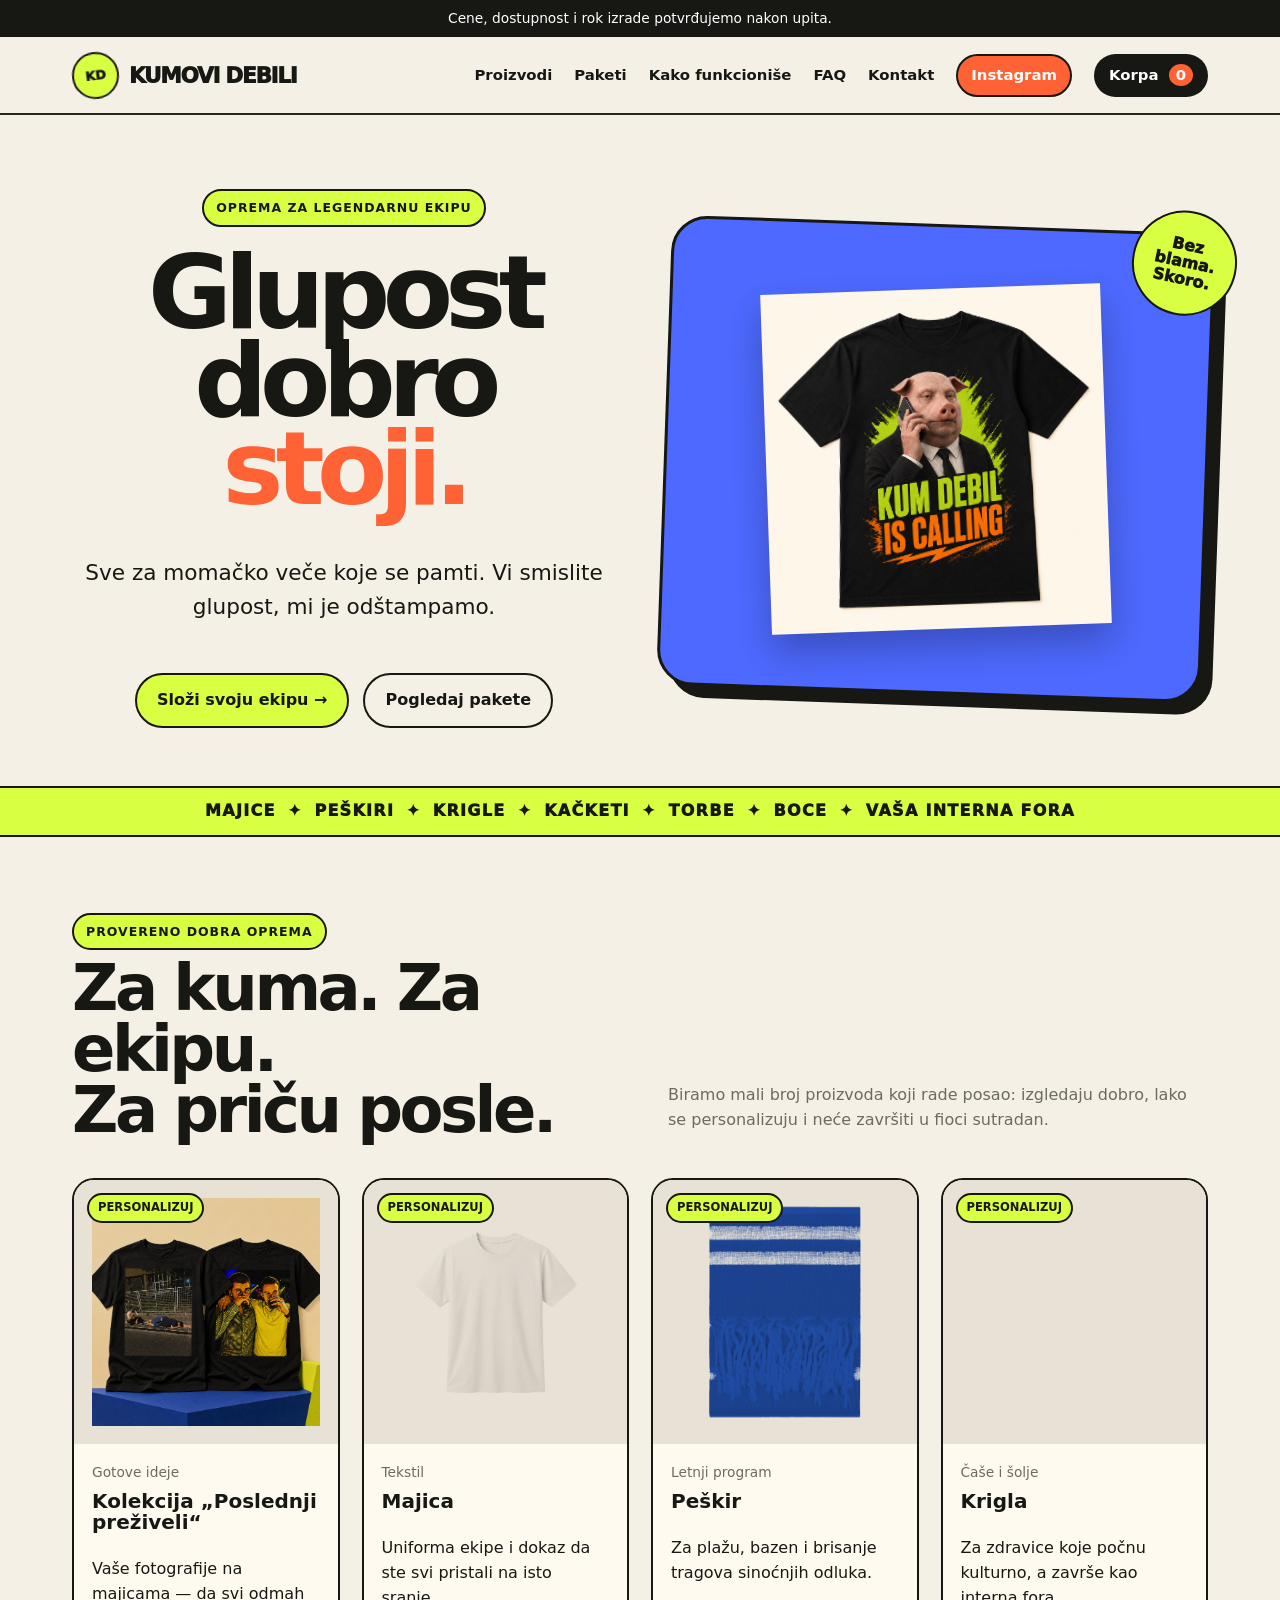
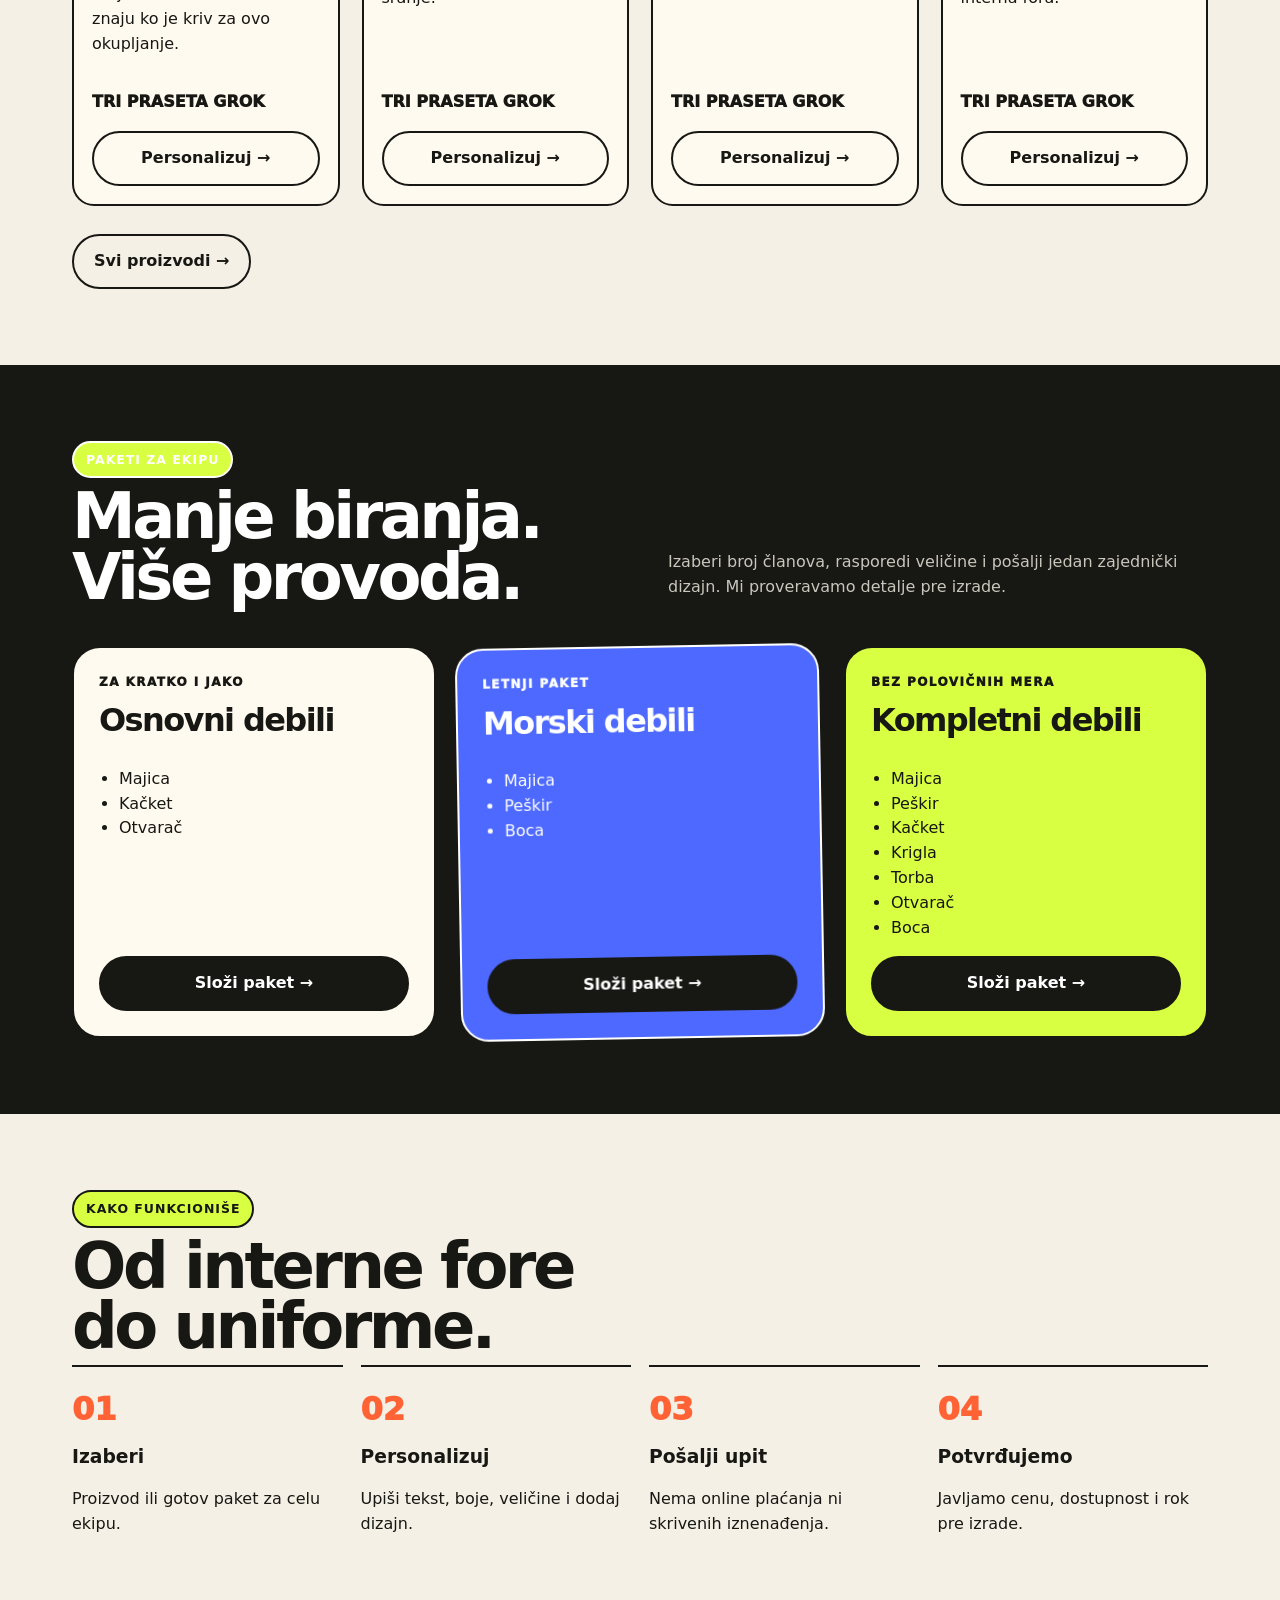
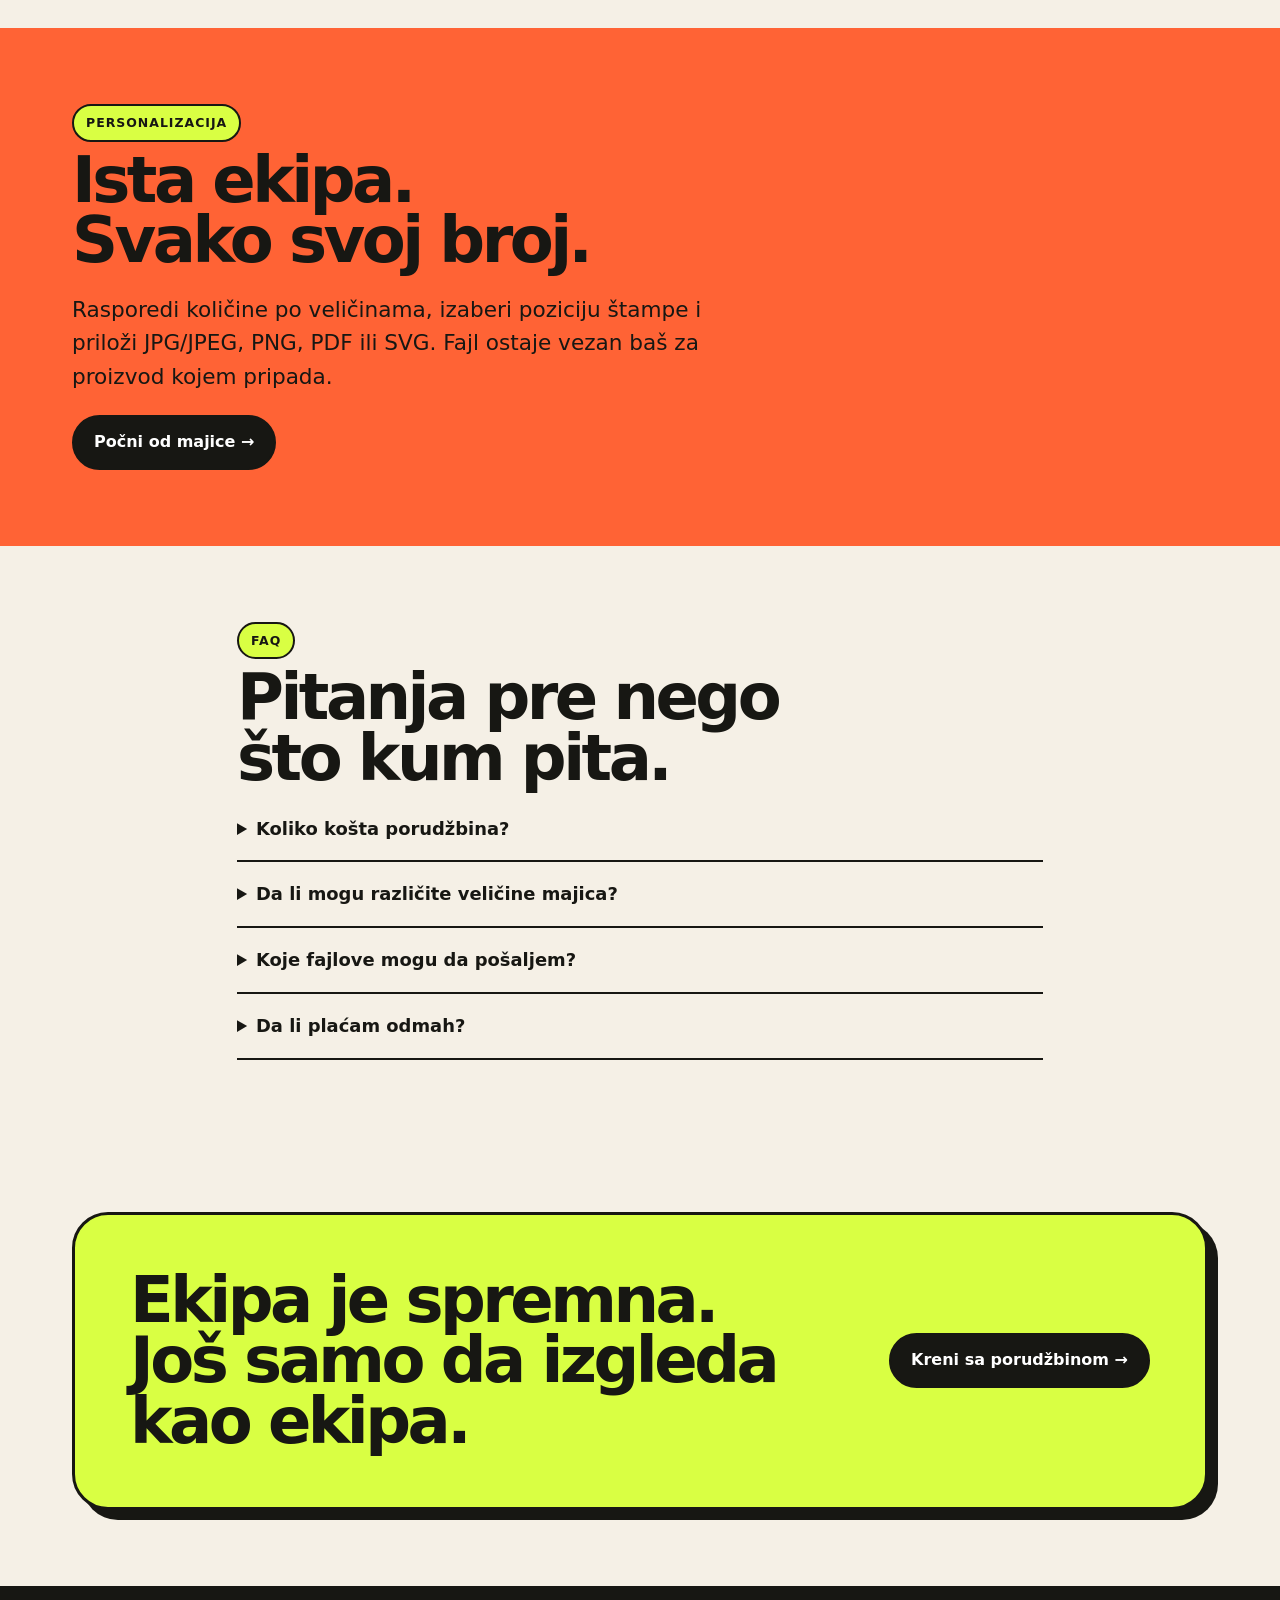
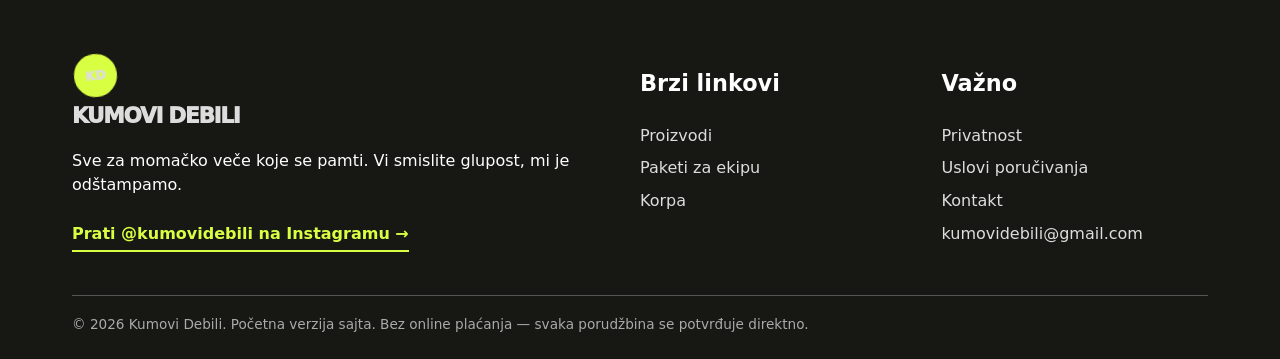
==== commit 3f5bd979: "Add files via upload" ====
--- a/index.html
+++ b/index.html
@@ -1,2 +1,2 @@
-<!doctype html><html lang="sr-Latn"><head><meta charset="utf-8"><meta name="viewport" content="width=device-width,initial-scale=1"><title>Kumovi Debili — personalizovani proizvodi za momačko veče</title><meta name="description" content="Majice, peškiri, kačketi, krigle i paketi za momačko veče. Vi smislite glupost, mi je odštampamo."><meta property="og:title" content="Kumovi Debili — Glupost dobro stoji."><meta property="og:description" content="Personalizovani proizvodi i paketi za momačko veče."><meta property="og:image" content="assets/images/og.png"><meta name="twitter:card" content="summary_large_image"><link rel="stylesheet" href="assets/css/styles.css"></head><body><div id="site-header"></div><main id="main"><section class="hero"><div class="container hero-grid"><div class="hero-copy"><span class="eyebrow">Oprema za legendarnu ekipu</span><h1>Glupost<br>dobro <em>stoji.</em></h1><p class="lead">Sve za momačko veče koje se pamti. Vi smislite glupost, mi je odštampamo.</p><div class="actions"><a class="btn lime" href="shop.html">Složi svoju ekipu →</a><a class="btn alt" href="packages.html">Pogledaj pakete</a></div></div><div class="hero-card"><img src="assets/images/majica-john-pork.png" alt="Crna majica sa motivom John Pork i natpisom KUM DEBIL IS CALLING"><div class="sticker">Bez<br>blama.<br>Skoro.</div></div></div></section><nav class="marquee" aria-label="Vrste proizvoda"><span>Majice</span><span>Peškiri</span><span>Krigle</span><span>Kačketi</span><span>Torbe</span><span>Čašice za rakiju</span><span>Vaša interna fora</span></nav><section class="section"><div class="container"><div class="section-head"><div><span class="eyebrow">Provereno dobra oprema</span><h2>Za kuma. Za ekipu.<br>Za priču posle.</h2></div><p class="section-copy">Biramo mali broj proizvoda koji rade posao: izgledaju dobro, lako se personalizuju i neće završiti u fioci sutradan.</p></div><div id="featured-grid" class="grid"></div><div class="actions"><a class="btn alt" href="shop.html">Svi proizvodi →</a></div></div></section><section class="section dark"><div class="container"><div class="section-head"><div><span class="eyebrow">Paketi za ekipu</span><h2>Manje biranja.<br>Više provoda.</h2></div><p class="section-copy">Izaberi broj članova, rasporedi veličine i pošalji jedan zajednički dizajn. Mi proveravamo detalje pre izrade.</p></div><div id="package-grid" class="packages"></div></div></section><section id="kako" class="section"><div class="container"><span class="eyebrow">Kako funkcioniše</span><h2>Od interne fore<br>do uniforme.</h2><div class="steps"><div class="step"><h3>Izaberi</h3><p>Proizvod ili gotov paket za celu ekipu.</p></div><div class="step"><h3>Personalizuj</h3><p>Upiši tekst, boje, veličine i dodaj dizajn.</p></div><div class="step"><h3>Pošalji upit</h3><p>Nema online plaćanja ni skrivenih iznenađenja.</p></div><div class="step"><h3>Potvrđujemo</h3><p>Javljamo cenu, dostupnost i rok pre izrade.</p></div></div></div></section><section class="section orange"><div class="container"><span class="eyebrow">Personalizacija</span><h2>Ista ekipa.<br>Svako svoj broj.</h2><p class="lead">Rasporedi količine po veličinama, izaberi poziciju štampe i priloži JPG, PNG, PDF ili SVG. Fajl ostaje vezan baš za proizvod kojem pripada.</p><a class="btn" href="product.html?id=majica">Počni od majice →</a></div></section><section id="faq" class="section"><div class="container faq"><span class="eyebrow">FAQ</span><h2>Pitanja pre nego<br>što kum pita.</h2><details><summary>Koliko košta porudžbina?</summary><p>Cena zavisi od artikla, količine i vrste personalizacije. Zato je svaki proizvod označen kao „TRI PRASETA GROK“, a konačnu cenu potvrđujemo pre izrade.</p></details><details><summary>Da li mogu različite veličine majica?</summary><p>Da. Na stranici proizvoda ili paketa upisuješ raspodelu po veličinama.</p></details><details><summary>Koje fajlove mogu da pošaljem?</summary><p>JPG, JPEG, PNG, PDF i SVG do 20 MB. Za najbolju štampu preporučujemo vektorski PDF ili SVG.</p></details><details><summary>Da li plaćam odmah?</summary><p>Ne. Sajt prima zahtev za porudžbinu; cenu, dostupnost, rok i dostavu potvrđujemo telefonom ili emailom.</p></details></div></section><section class="section"><div class="container"><div class="cta"><h2>Ekipa je spremna. Još samo da izgleda kao ekipa.</h2><a class="btn" href="shop.html">Kreni sa porudžbinom →</a></div></div></section></main><div id="site-footer"></div><script src="assets/js/products.js"></script><script src="assets/js/cart.js"></script><script src="assets/js/app.js"></script></body></html>
+<!doctype html><html lang="sr-Latn"><head><meta charset="utf-8"><meta name="viewport" content="width=device-width,initial-scale=1"><title>Kumovi Debili — personalizovani proizvodi za momačko veče</title><meta name="description" content="Majice, peškiri, kačketi, krigle i paketi za momačko veče. Vi smislite glupost, mi je odštampamo."><meta property="og:title" content="Kumovi Debili — Glupost dobro stoji."><meta property="og:description" content="Personalizovani proizvodi i paketi za momačko veče."><meta property="og:image" content="assets/images/og.png"><meta name="twitter:card" content="summary_large_image"><link rel="stylesheet" href="assets/css/styles.css"></head><body><div id="site-header"></div><main id="main"><section class="hero"><div class="container hero-grid"><div class="hero-copy"><span class="eyebrow">Oprema za legendarnu ekipu</span><h1>Glupost<br>dobro <em>stoji.</em></h1><p class="lead">Sve za momačko veče koje se pamti. Vi smislite glupost, mi je odštampamo.</p><div class="actions"><a class="btn lime" href="shop.html">Složi svoju ekipu →</a><a class="btn alt" href="packages.html">Pogledaj pakete</a></div></div><div class="hero-card"><img src="assets/images/majica-john-pork.png" alt="Crna majica sa motivom John Pork i natpisom KUM DEBIL IS CALLING"><div class="sticker">Bez<br>blama.<br>Skoro.</div></div></div></section><nav class="marquee" aria-label="Vrste proizvoda"><span>Majice</span><span>Peškiri</span><span>Krigle</span><span>Kačketi</span><span>Torbe</span><span>Boce</span><span>Vaša interna fora</span></nav><section class="section"><div class="container"><div class="section-head"><div><span class="eyebrow">Provereno dobra oprema</span><h2>Za kuma. Za ekipu.<br>Za priču posle.</h2></div><p class="section-copy">Biramo mali broj proizvoda koji rade posao: izgledaju dobro, lako se personalizuju i neće završiti u fioci sutradan.</p></div><div id="featured-grid" class="grid"></div><div class="actions"><a class="btn alt" href="shop.html">Svi proizvodi →</a></div></div></section><section class="section dark"><div class="container"><div class="section-head"><div><span class="eyebrow">Paketi za ekipu</span><h2>Manje biranja.<br>Više provoda.</h2></div><p class="section-copy">Izaberi broj članova, rasporedi veličine i pošalji jedan zajednički dizajn. Mi proveravamo detalje pre izrade.</p></div><div id="package-grid" class="packages"></div></div></section><section id="kako" class="section"><div class="container"><span class="eyebrow">Kako funkcioniše</span><h2>Od interne fore<br>do uniforme.</h2><div class="steps"><div class="step"><h3>Izaberi</h3><p>Proizvod ili gotov paket za celu ekipu.</p></div><div class="step"><h3>Personalizuj</h3><p>Upiši tekst, boje, veličine i dodaj dizajn.</p></div><div class="step"><h3>Pošalji upit</h3><p>Nema online plaćanja ni skrivenih iznenađenja.</p></div><div class="step"><h3>Potvrđujemo</h3><p>Javljamo cenu, dostupnost i rok pre izrade.</p></div></div></div></section><section class="section orange"><div class="container"><span class="eyebrow">Personalizacija</span><h2>Ista ekipa.<br>Svako svoj broj.</h2><p class="lead">Rasporedi količine po veličinama, izaberi poziciju štampe i priloži JPG/JPEG, PNG, PDF ili SVG. Fajl ostaje vezan baš za proizvod kojem pripada.</p><a class="btn" href="product.html?id=majica">Počni od majice →</a></div></section><section id="faq" class="section"><div class="container faq"><span class="eyebrow">FAQ</span><h2>Pitanja pre nego<br>što kum pita.</h2><details><summary>Koliko košta porudžbina?</summary><p>Cena zavisi od artikla, količine i vrste personalizacije. Zato je svaki proizvod označen kao „TRI PRASETA GROK“, a konačnu cenu potvrđujemo pre izrade.</p></details><details><summary>Da li mogu različite veličine majica?</summary><p>Da. Na stranici proizvoda ili paketa upisuješ raspodelu po veličinama.</p></details><details><summary>Koje fajlove mogu da pošaljem?</summary><p>JPG, JPEG, PNG, PDF i SVG do 20 MB. Za najbolju štampu preporučujemo vektorski PDF ili SVG.</p></details><details><summary>Da li plaćam odmah?</summary><p>Ne. Sajt prima zahtev za porudžbinu; cenu, dostupnost, rok i dostavu potvrđujemo telefonom ili emailom.</p></details></div></section><section class="section"><div class="container"><div class="cta"><h2>Ekipa je spremna. Još samo da izgleda kao ekipa.</h2><a class="btn" href="shop.html">Kreni sa porudžbinom →</a></div></div></section></main><div id="site-footer"></div><script src="assets/js/products.js"></script><script src="assets/js/cart.js"></script><script src="assets/js/app.js"></script></body></html>
 
--- a/assets/css/styles.css
+++ b/assets/css/styles.css
@@ -18,3 +18,5 @@
 .package-stage{padding:18px}.package-gallery{display:grid;grid-template-columns:repeat(2,minmax(0,1fr));gap:14px;width:100%;align-self:stretch}.package-gallery article{background:#fffaf1;border:2px solid;border-radius:18px;min-height:230px;padding:12px;display:flex;flex-direction:column;align-items:center;justify-content:space-between;text-align:center;gap:8px}.package-gallery img{width:100%;height:180px;object-fit:contain;mix-blend-mode:multiply}.package-gallery .scribble{min-height:180px;display:grid;place-items:center}.package-gallery strong{font-size:.95rem}.field small{color:#6d6a62}
 @media(max-width:580px){.package-gallery{grid-template-columns:1fr 1fr}.package-gallery article{min-height:170px}.package-gallery img,.package-gallery .scribble{height:120px;min-height:120px}}
 .package-gallery label{width:100%;font-size:.78rem;font-weight:850;text-align:left}.package-gallery select{display:block;width:100%;margin-top:4px;border:2px solid;border-radius:10px;background:#fff;padding:8px}
+.field input[readonly]{background:#ece8df;font-weight:950;color:var(--ink);cursor:default}
+.cart-file{display:grid;gap:.35rem;margin:.8rem 0}.cart-file span{font-size:.9rem;color:var(--muted);overflow-wrap:anywhere}.cart-file-preview{display:block!important;width:120px!important;height:120px!important;object-fit:contain!important;border:2px solid var(--ink);border-radius:14px;background:#eee8dc;padding:6px}
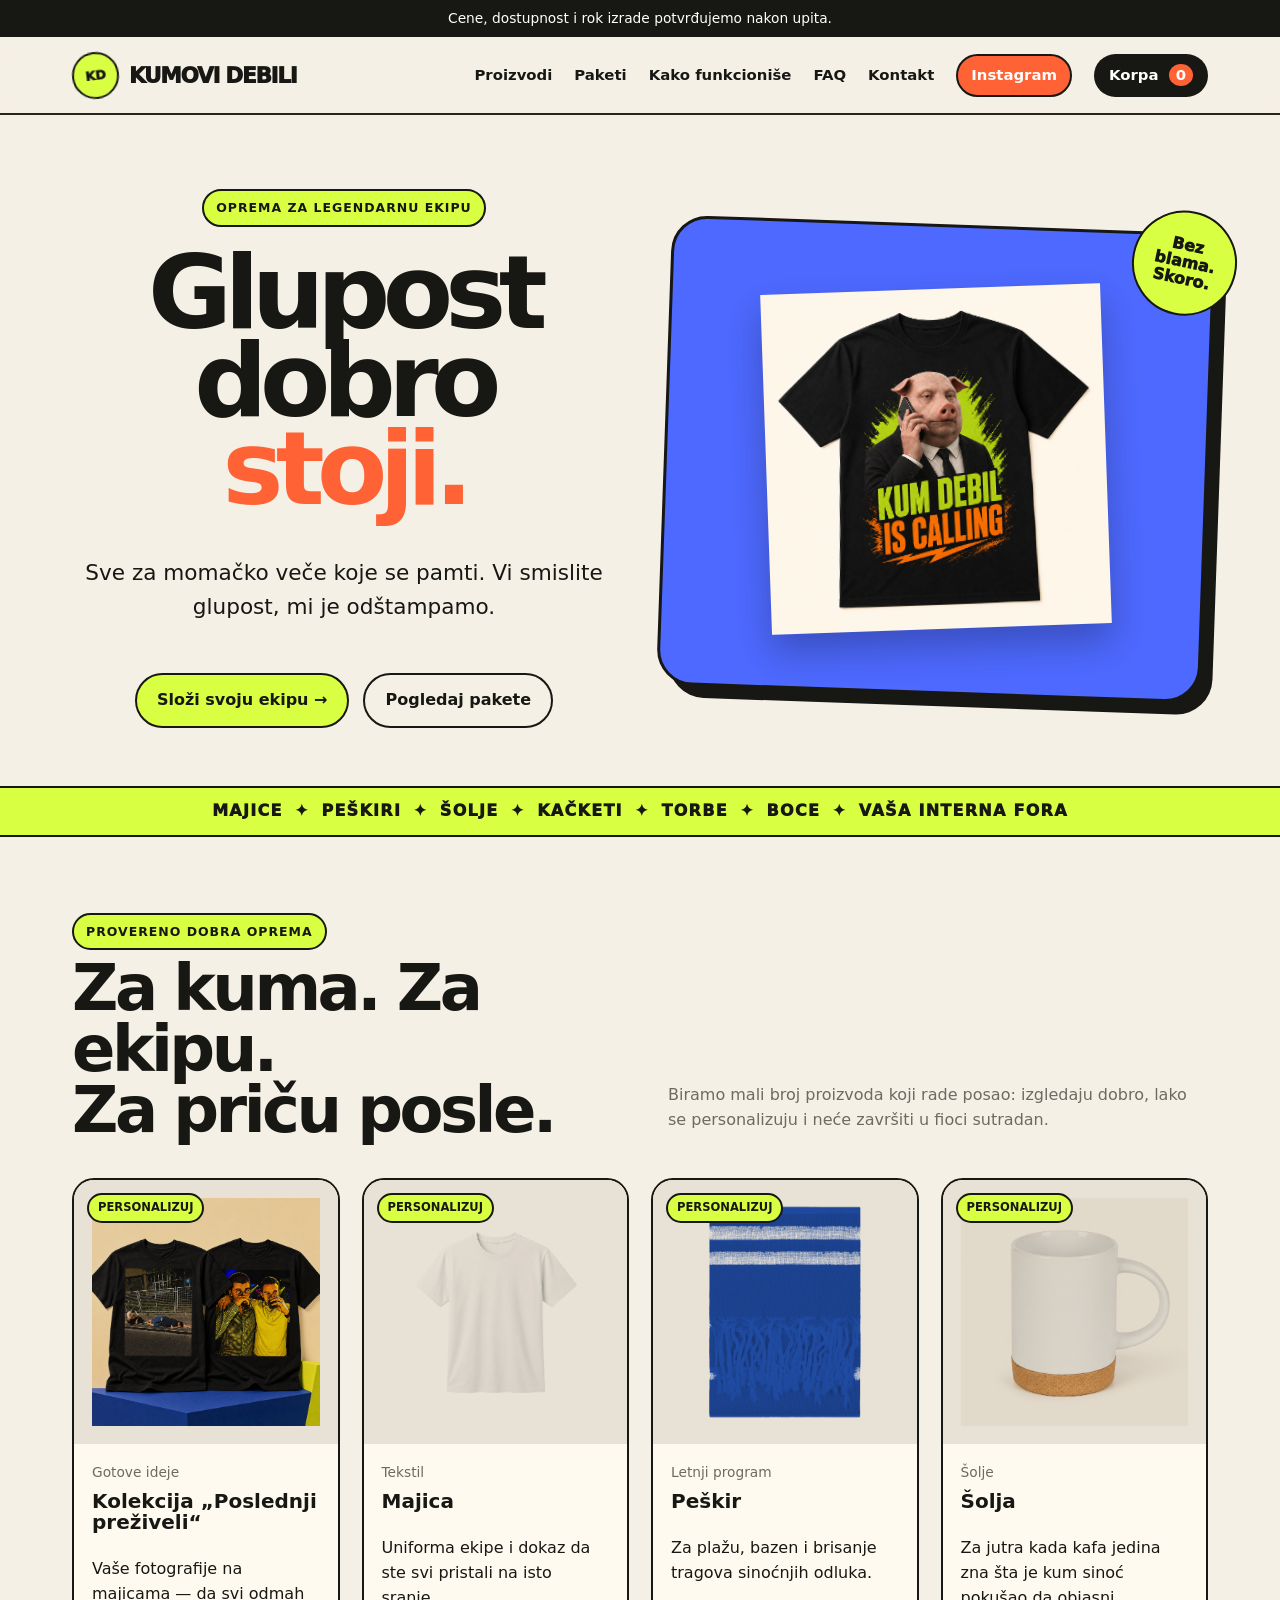
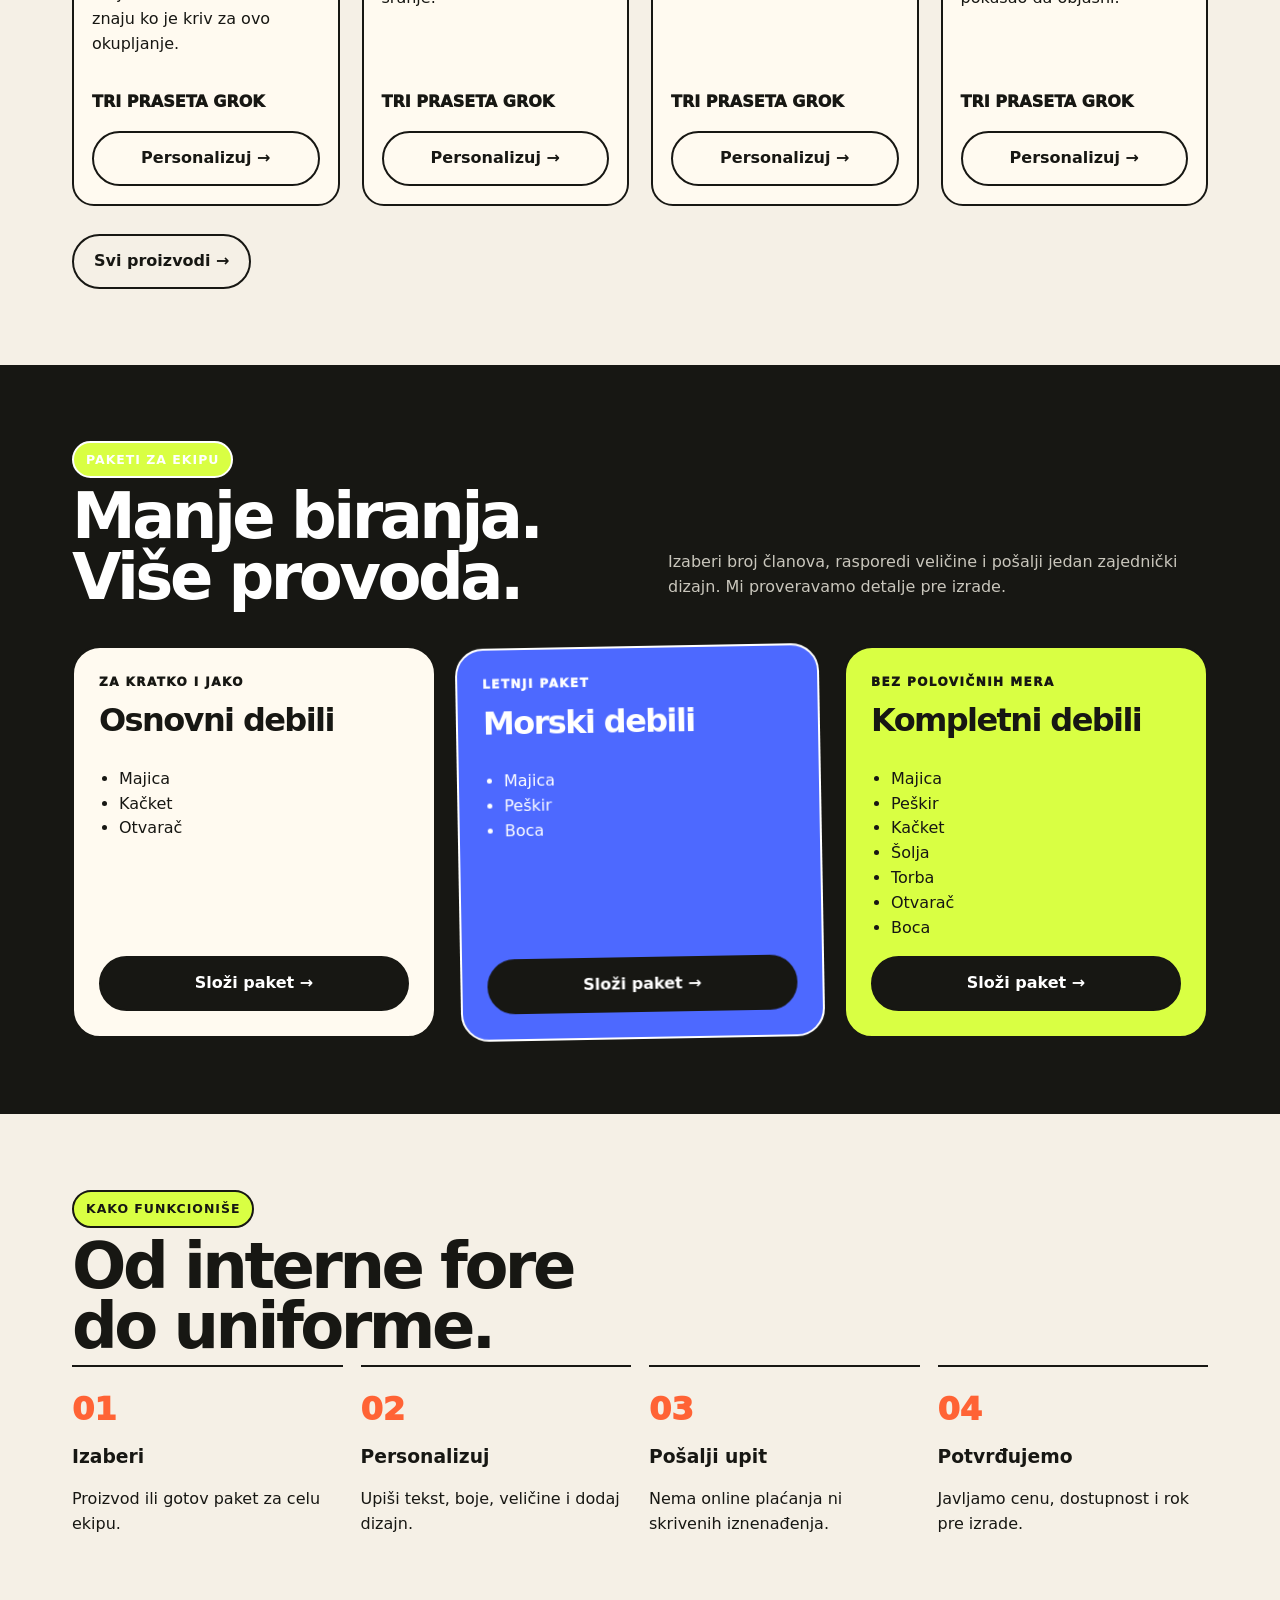
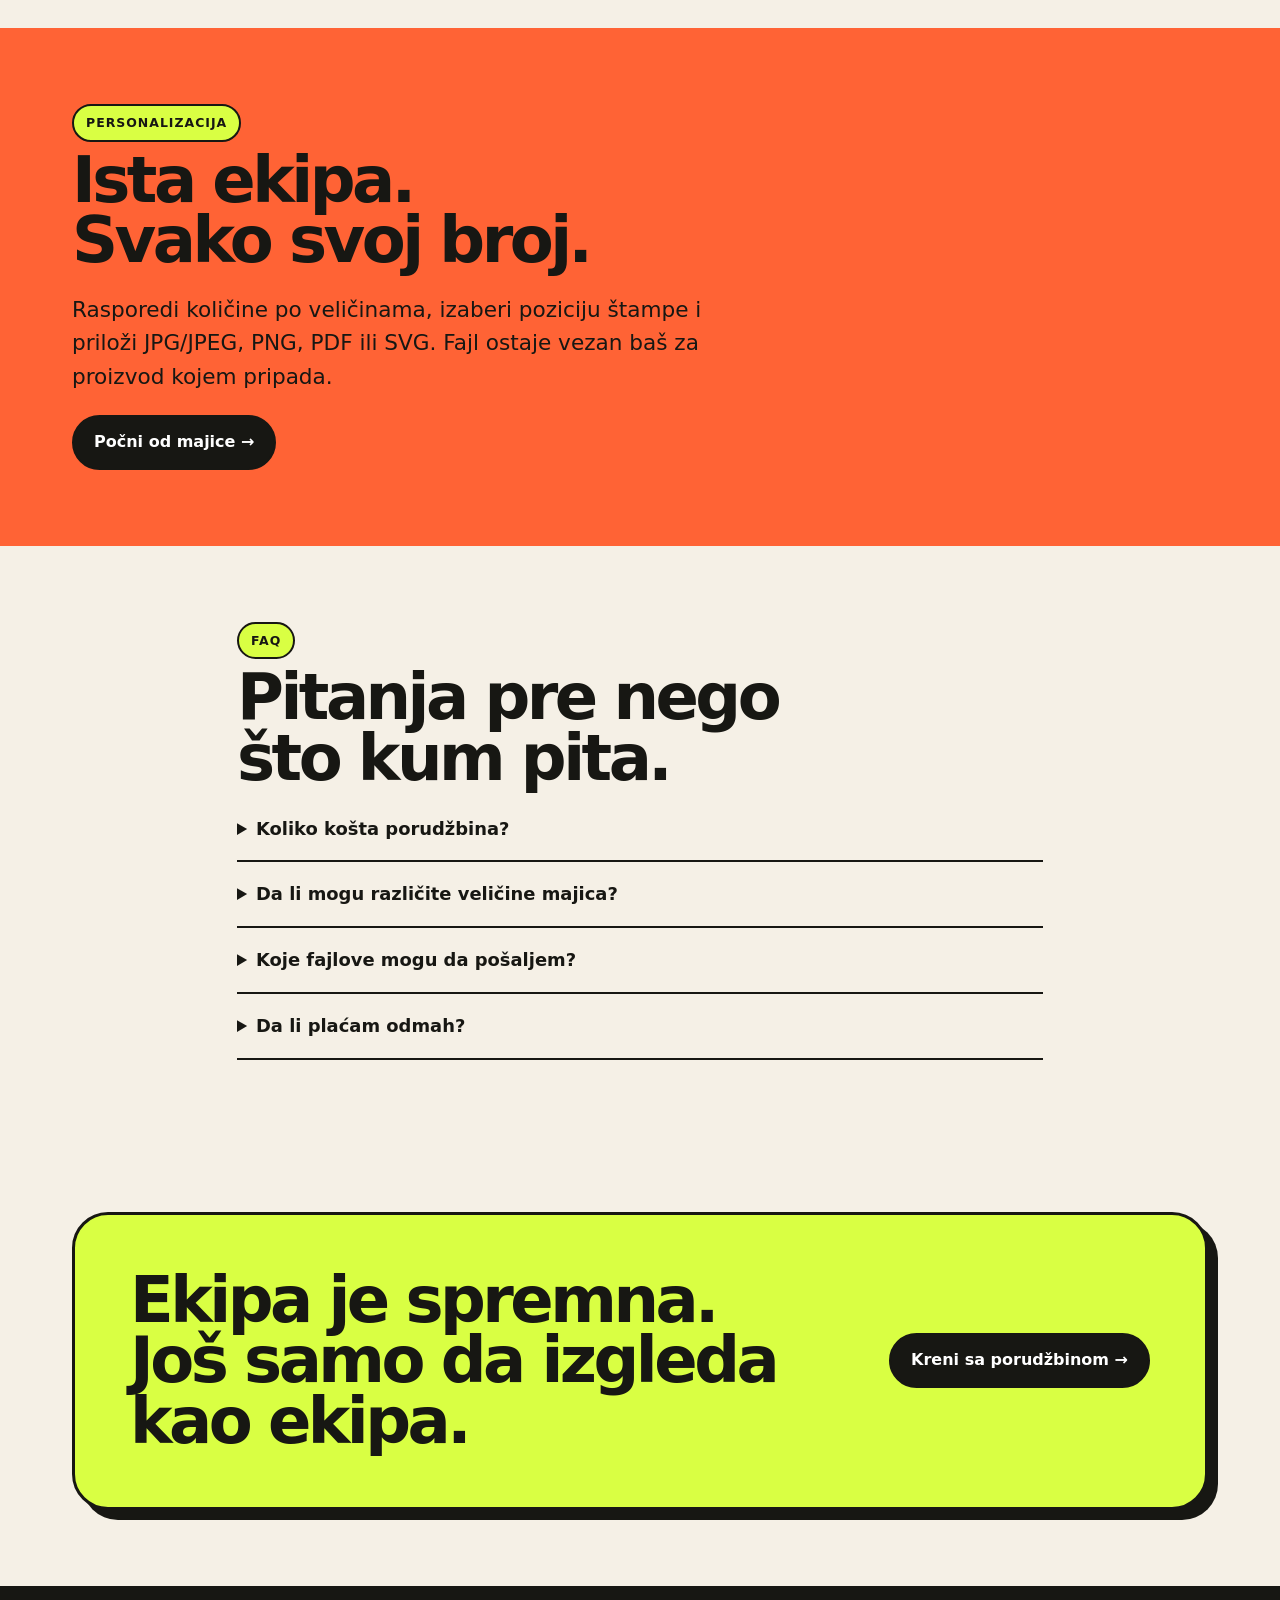
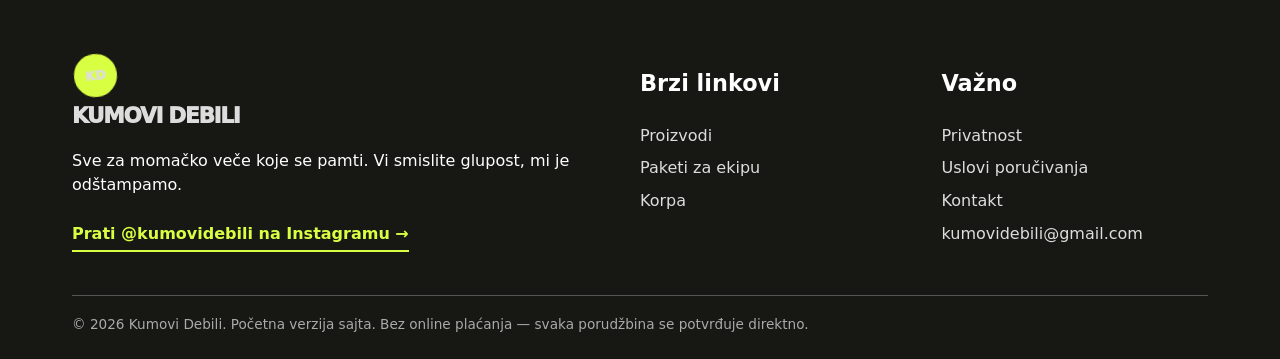
==== commit 4cdb0eef: "Add files via upload" ====
--- a/index.html
+++ b/index.html
@@ -1,2 +1,2 @@
-<!doctype html><html lang="sr-Latn"><head><meta charset="utf-8"><meta name="viewport" content="width=device-width,initial-scale=1"><title>Kumovi Debili — personalizovani proizvodi za momačko veče</title><meta name="description" content="Majice, peškiri, kačketi, krigle i paketi za momačko veče. Vi smislite glupost, mi je odštampamo."><meta property="og:title" content="Kumovi Debili — Glupost dobro stoji."><meta property="og:description" content="Personalizovani proizvodi i paketi za momačko veče."><meta property="og:image" content="assets/images/og.png"><meta name="twitter:card" content="summary_large_image"><link rel="stylesheet" href="assets/css/styles.css"></head><body><div id="site-header"></div><main id="main"><section class="hero"><div class="container hero-grid"><div class="hero-copy"><span class="eyebrow">Oprema za legendarnu ekipu</span><h1>Glupost<br>dobro <em>stoji.</em></h1><p class="lead">Sve za momačko veče koje se pamti. Vi smislite glupost, mi je odštampamo.</p><div class="actions"><a class="btn lime" href="shop.html">Složi svoju ekipu →</a><a class="btn alt" href="packages.html">Pogledaj pakete</a></div></div><div class="hero-card"><img src="assets/images/majica-john-pork.png" alt="Crna majica sa motivom John Pork i natpisom KUM DEBIL IS CALLING"><div class="sticker">Bez<br>blama.<br>Skoro.</div></div></div></section><nav class="marquee" aria-label="Vrste proizvoda"><span>Majice</span><span>Peškiri</span><span>Krigle</span><span>Kačketi</span><span>Torbe</span><span>Boce</span><span>Vaša interna fora</span></nav><section class="section"><div class="container"><div class="section-head"><div><span class="eyebrow">Provereno dobra oprema</span><h2>Za kuma. Za ekipu.<br>Za priču posle.</h2></div><p class="section-copy">Biramo mali broj proizvoda koji rade posao: izgledaju dobro, lako se personalizuju i neće završiti u fioci sutradan.</p></div><div id="featured-grid" class="grid"></div><div class="actions"><a class="btn alt" href="shop.html">Svi proizvodi →</a></div></div></section><section class="section dark"><div class="container"><div class="section-head"><div><span class="eyebrow">Paketi za ekipu</span><h2>Manje biranja.<br>Više provoda.</h2></div><p class="section-copy">Izaberi broj članova, rasporedi veličine i pošalji jedan zajednički dizajn. Mi proveravamo detalje pre izrade.</p></div><div id="package-grid" class="packages"></div></div></section><section id="kako" class="section"><div class="container"><span class="eyebrow">Kako funkcioniše</span><h2>Od interne fore<br>do uniforme.</h2><div class="steps"><div class="step"><h3>Izaberi</h3><p>Proizvod ili gotov paket za celu ekipu.</p></div><div class="step"><h3>Personalizuj</h3><p>Upiši tekst, boje, veličine i dodaj dizajn.</p></div><div class="step"><h3>Pošalji upit</h3><p>Nema online plaćanja ni skrivenih iznenađenja.</p></div><div class="step"><h3>Potvrđujemo</h3><p>Javljamo cenu, dostupnost i rok pre izrade.</p></div></div></div></section><section class="section orange"><div class="container"><span class="eyebrow">Personalizacija</span><h2>Ista ekipa.<br>Svako svoj broj.</h2><p class="lead">Rasporedi količine po veličinama, izaberi poziciju štampe i priloži JPG/JPEG, PNG, PDF ili SVG. Fajl ostaje vezan baš za proizvod kojem pripada.</p><a class="btn" href="product.html?id=majica">Počni od majice →</a></div></section><section id="faq" class="section"><div class="container faq"><span class="eyebrow">FAQ</span><h2>Pitanja pre nego<br>što kum pita.</h2><details><summary>Koliko košta porudžbina?</summary><p>Cena zavisi od artikla, količine i vrste personalizacije. Zato je svaki proizvod označen kao „TRI PRASETA GROK“, a konačnu cenu potvrđujemo pre izrade.</p></details><details><summary>Da li mogu različite veličine majica?</summary><p>Da. Na stranici proizvoda ili paketa upisuješ raspodelu po veličinama.</p></details><details><summary>Koje fajlove mogu da pošaljem?</summary><p>JPG, JPEG, PNG, PDF i SVG do 20 MB. Za najbolju štampu preporučujemo vektorski PDF ili SVG.</p></details><details><summary>Da li plaćam odmah?</summary><p>Ne. Sajt prima zahtev za porudžbinu; cenu, dostupnost, rok i dostavu potvrđujemo telefonom ili emailom.</p></details></div></section><section class="section"><div class="container"><div class="cta"><h2>Ekipa je spremna. Još samo da izgleda kao ekipa.</h2><a class="btn" href="shop.html">Kreni sa porudžbinom →</a></div></div></section></main><div id="site-footer"></div><script src="assets/js/products.js"></script><script src="assets/js/cart.js"></script><script src="assets/js/app.js"></script></body></html>
+<!doctype html><html lang="sr-Latn"><head><meta charset="utf-8"><meta name="viewport" content="width=device-width,initial-scale=1"><title>Kumovi Debili — personalizovani proizvodi za momačko veče</title><meta name="description" content="Majice, peškiri, kačketi, šolje i paketi za momačko veče. Vi smislite glupost, mi je odštampamo."><meta property="og:title" content="Kumovi Debili — Glupost dobro stoji."><meta property="og:description" content="Personalizovani proizvodi i paketi za momačko veče."><meta property="og:image" content="assets/images/og.png"><meta name="twitter:card" content="summary_large_image"><link rel="stylesheet" href="assets/css/styles.css"></head><body><div id="site-header"></div><main id="main"><section class="hero"><div class="container hero-grid"><div class="hero-copy"><span class="eyebrow">Oprema za legendarnu ekipu</span><h1>Glupost<br>dobro <em>stoji.</em></h1><p class="lead">Sve za momačko veče koje se pamti. Vi smislite glupost, mi je odštampamo.</p><div class="actions"><a class="btn lime" href="shop.html">Složi svoju ekipu →</a><a class="btn alt" href="packages.html">Pogledaj pakete</a></div></div><div class="hero-card"><img src="assets/images/majica-john-pork.png" alt="Crna majica sa motivom John Pork i natpisom KUM DEBIL IS CALLING"><div class="sticker">Bez<br>blama.<br>Skoro.</div></div></div></section><nav class="marquee" aria-label="Vrste proizvoda"><span>Majice</span><span>Peškiri</span><span>Šolje</span><span>Kačketi</span><span>Torbe</span><span>Boce</span><span>Vaša interna fora</span></nav><section class="section"><div class="container"><div class="section-head"><div><span class="eyebrow">Provereno dobra oprema</span><h2>Za kuma. Za ekipu.<br>Za priču posle.</h2></div><p class="section-copy">Biramo mali broj proizvoda koji rade posao: izgledaju dobro, lako se personalizuju i neće završiti u fioci sutradan.</p></div><div id="featured-grid" class="grid"></div><div class="actions"><a class="btn alt" href="shop.html">Svi proizvodi →</a></div></div></section><section class="section dark"><div class="container"><div class="section-head"><div><span class="eyebrow">Paketi za ekipu</span><h2>Manje biranja.<br>Više provoda.</h2></div><p class="section-copy">Izaberi broj članova, rasporedi veličine i pošalji jedan zajednički dizajn. Mi proveravamo detalje pre izrade.</p></div><div id="package-grid" class="packages"></div></div></section><section id="kako" class="section"><div class="container"><span class="eyebrow">Kako funkcioniše</span><h2>Od interne fore<br>do uniforme.</h2><div class="steps"><div class="step"><h3>Izaberi</h3><p>Proizvod ili gotov paket za celu ekipu.</p></div><div class="step"><h3>Personalizuj</h3><p>Upiši tekst, boje, veličine i dodaj dizajn.</p></div><div class="step"><h3>Pošalji upit</h3><p>Nema online plaćanja ni skrivenih iznenađenja.</p></div><div class="step"><h3>Potvrđujemo</h3><p>Javljamo cenu, dostupnost i rok pre izrade.</p></div></div></div></section><section class="section orange"><div class="container"><span class="eyebrow">Personalizacija</span><h2>Ista ekipa.<br>Svako svoj broj.</h2><p class="lead">Rasporedi količine po veličinama, izaberi poziciju štampe i priloži JPG/JPEG, PNG, PDF ili SVG. Fajl ostaje vezan baš za proizvod kojem pripada.</p><a class="btn" href="product.html?id=majica">Počni od majice →</a></div></section><section id="faq" class="section"><div class="container faq"><span class="eyebrow">FAQ</span><h2>Pitanja pre nego<br>što kum pita.</h2><details><summary>Koliko košta porudžbina?</summary><p>Cena zavisi od artikla, količine i vrste personalizacije. Zato je svaki proizvod označen kao „TRI PRASETA GROK“, a konačnu cenu potvrđujemo pre izrade.</p></details><details><summary>Da li mogu različite veličine majica?</summary><p>Da. Na stranici proizvoda ili paketa upisuješ raspodelu po veličinama.</p></details><details><summary>Koje fajlove mogu da pošaljem?</summary><p>JPG, JPEG, PNG, PDF i SVG do 20 MB. Za najbolju štampu preporučujemo vektorski PDF ili SVG.</p></details><details><summary>Da li plaćam odmah?</summary><p>Ne. Sajt prima zahtev za porudžbinu; cenu, dostupnost, rok i dostavu potvrđujemo telefonom ili emailom.</p></details></div></section><section class="section"><div class="container"><div class="cta"><h2>Ekipa je spremna. Još samo da izgleda kao ekipa.</h2><a class="btn" href="shop.html">Kreni sa porudžbinom →</a></div></div></section></main><div id="site-footer"></div><script src="assets/js/products.js"></script><script src="assets/js/cart.js"></script><script src="assets/js/app.js"></script></body></html>
 
--- a/assets/css/styles.css
+++ b/assets/css/styles.css
@@ -18,5 +18,7 @@
 .package-stage{padding:18px}.package-gallery{display:grid;grid-template-columns:repeat(2,minmax(0,1fr));gap:14px;width:100%;align-self:stretch}.package-gallery article{background:#fffaf1;border:2px solid;border-radius:18px;min-height:230px;padding:12px;display:flex;flex-direction:column;align-items:center;justify-content:space-between;text-align:center;gap:8px}.package-gallery img{width:100%;height:180px;object-fit:contain;mix-blend-mode:multiply}.package-gallery .scribble{min-height:180px;display:grid;place-items:center}.package-gallery strong{font-size:.95rem}.field small{color:#6d6a62}
 @media(max-width:580px){.package-gallery{grid-template-columns:1fr 1fr}.package-gallery article{min-height:170px}.package-gallery img,.package-gallery .scribble{height:120px;min-height:120px}}
 .package-gallery label{width:100%;font-size:.78rem;font-weight:850;text-align:left}.package-gallery select{display:block;width:100%;margin-top:4px;border:2px solid;border-radius:10px;background:#fff;padding:8px}
+.product-gallery{width:100%;display:grid;place-items:center;gap:16px}.product-gallery>img{width:100%;height:460px;object-fit:contain}.product-thumbs{display:flex;justify-content:center;gap:10px}.product-thumbs button{width:76px;height:76px;padding:5px;border:2px solid;border-radius:12px;background:#fff;cursor:pointer}.product-thumbs button.active{background:var(--lime);box-shadow:4px 4px 0 var(--ink)}.product-thumbs img{width:100%;height:100%;object-fit:contain}
+@media(max-width:580px){.product-gallery>img{height:310px}.product-thumbs button{width:64px;height:64px}}
 .field input[readonly]{background:#ece8df;font-weight:950;color:var(--ink);cursor:default}
 .cart-file{display:grid;gap:.35rem;margin:.8rem 0}.cart-file span{font-size:.9rem;color:var(--muted);overflow-wrap:anywhere}.cart-file-preview{display:block!important;width:120px!important;height:120px!important;object-fit:contain!important;border:2px solid var(--ink);border-radius:14px;background:#eee8dc;padding:6px}
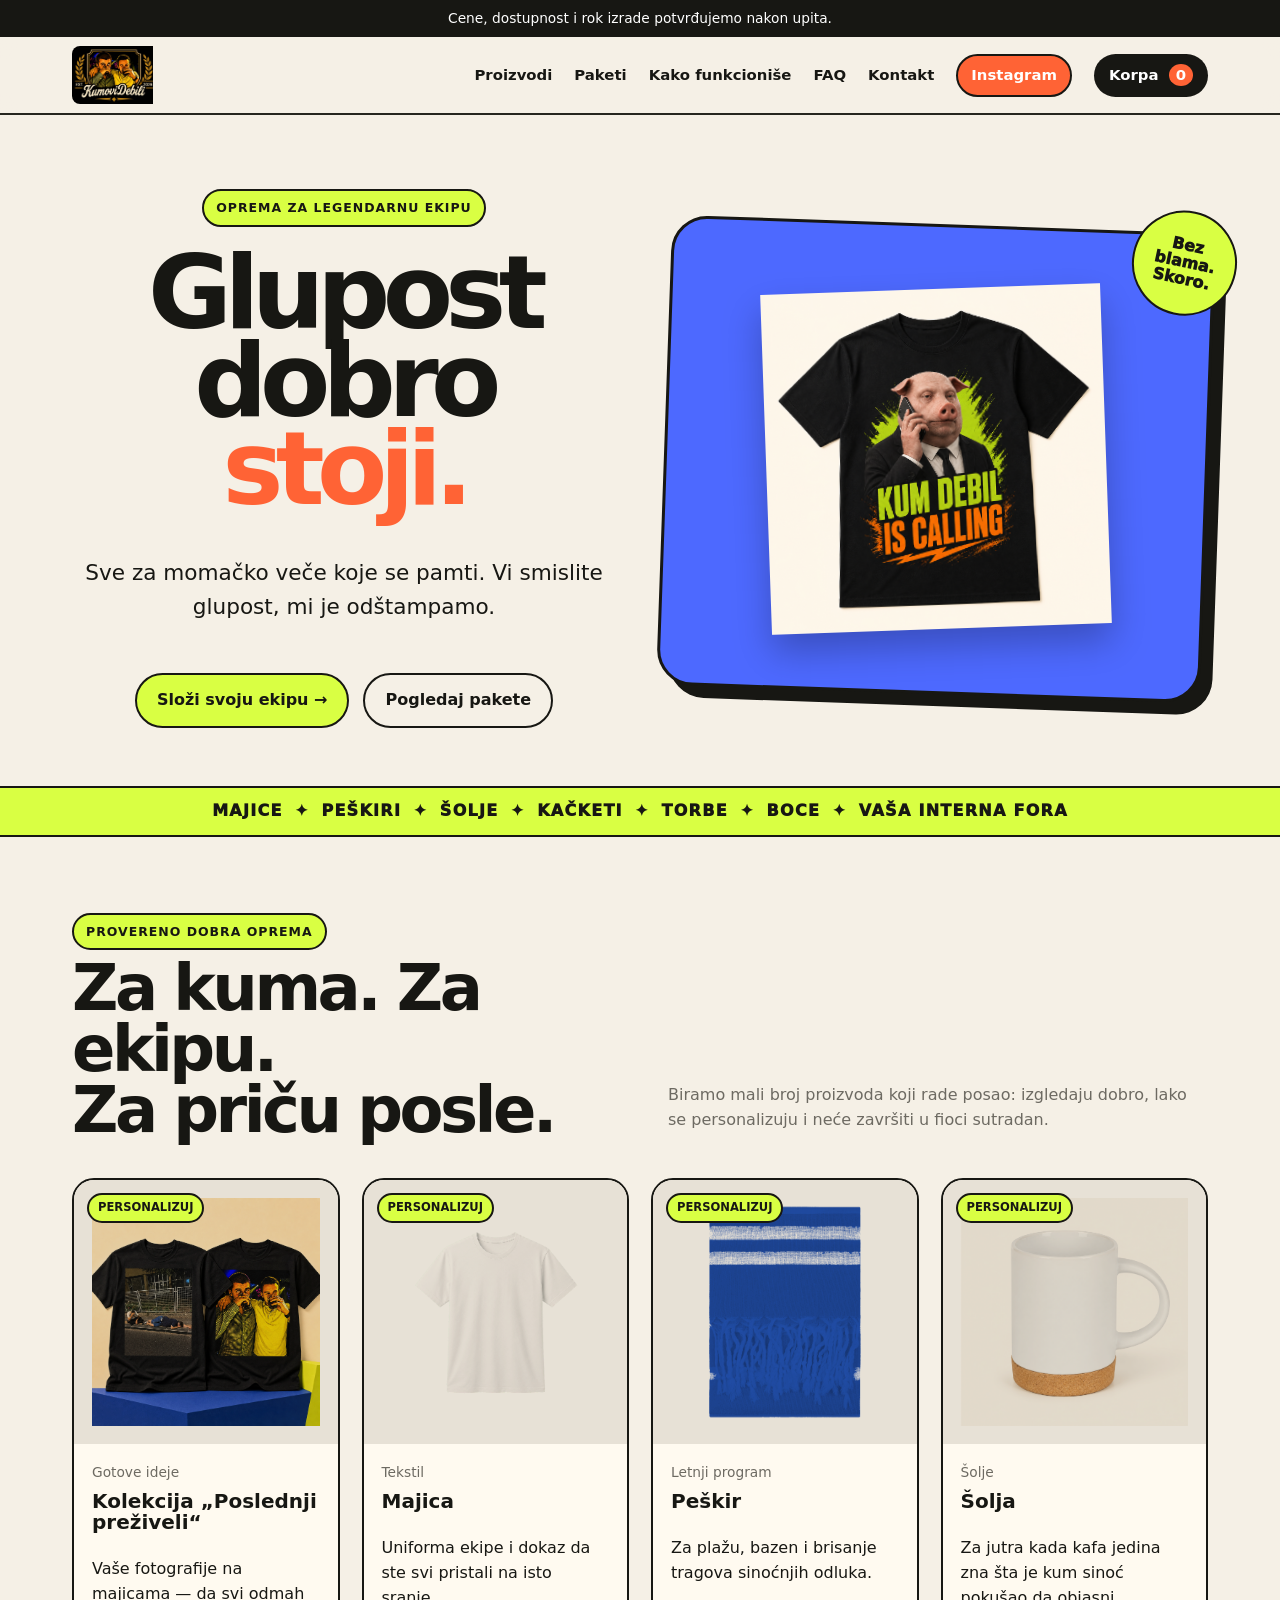
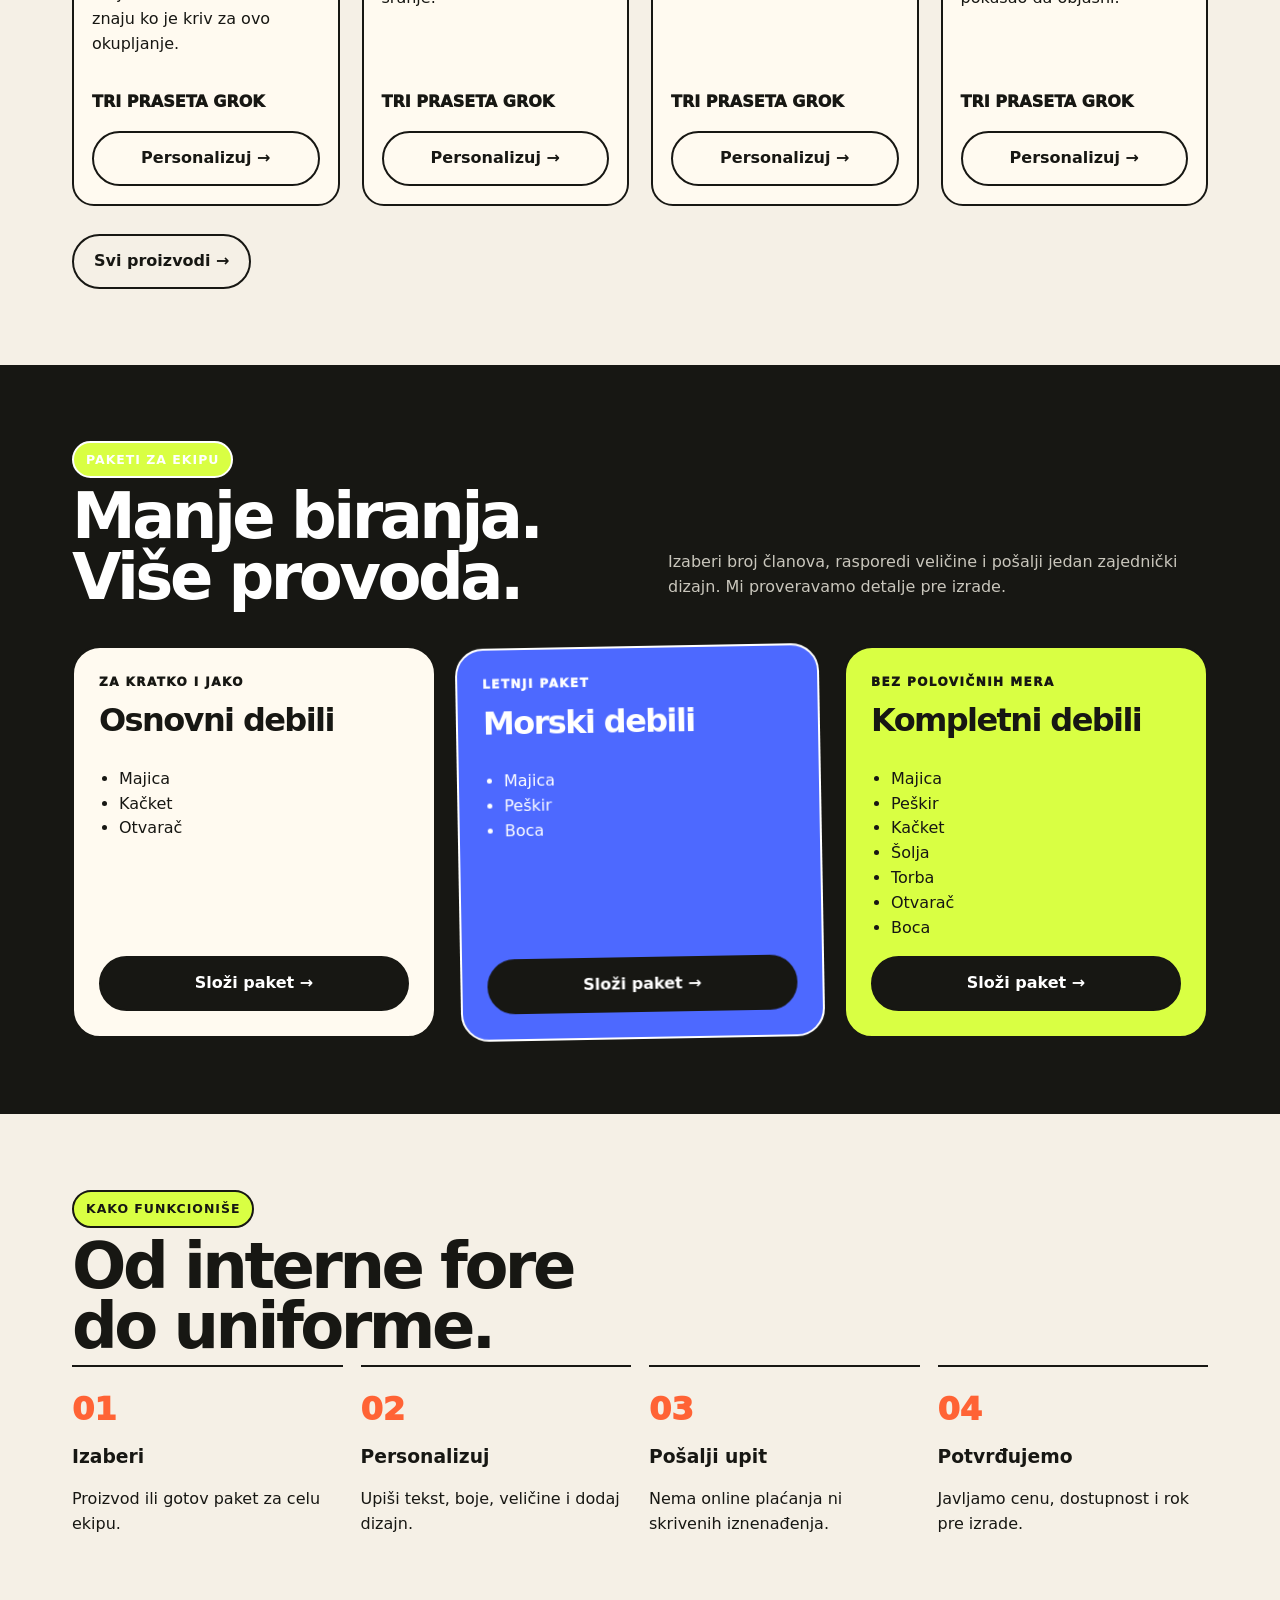
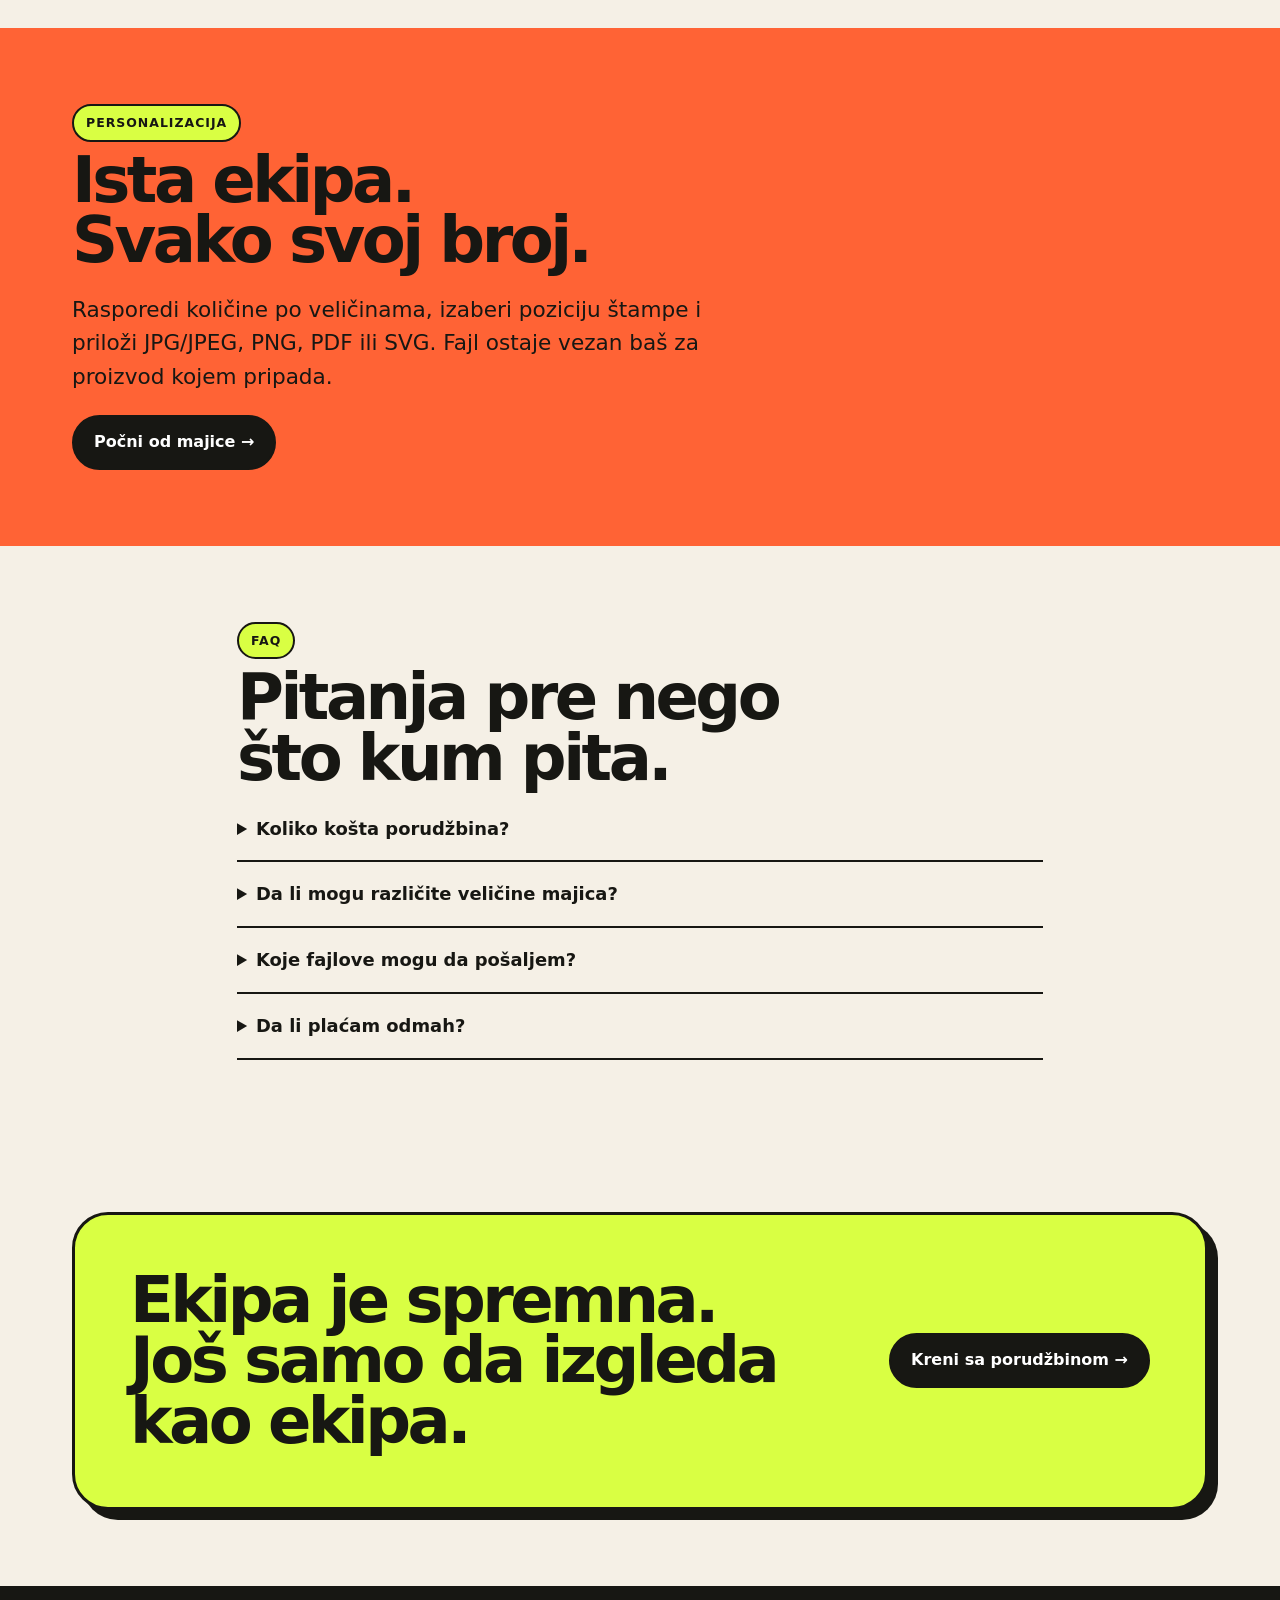
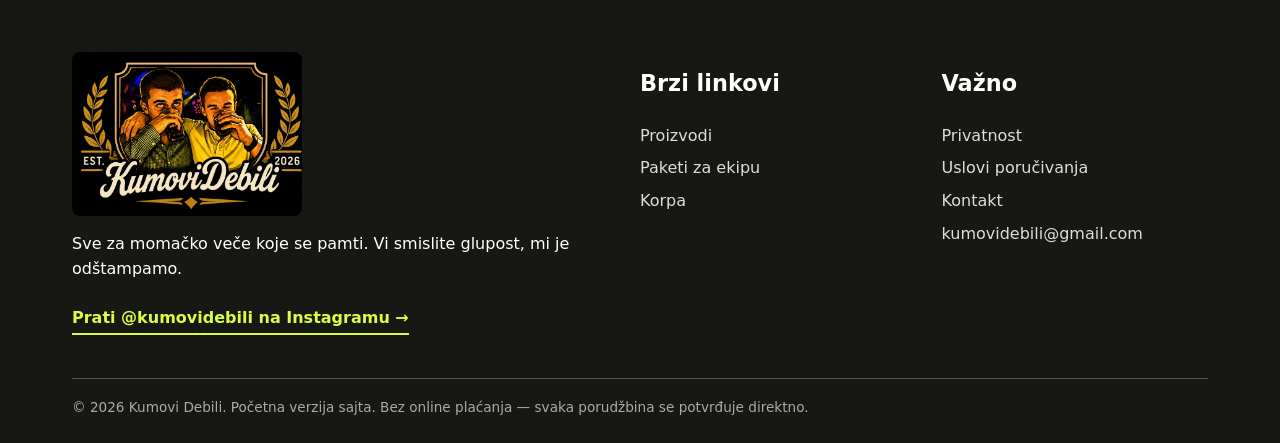
==== commit 10317286: "Add files via upload" ====
--- a/index.html
+++ b/index.html
@@ -1,2 +1,2 @@
-<!doctype html><html lang="sr-Latn"><head><meta charset="utf-8"><meta name="viewport" content="width=device-width,initial-scale=1"><title>Kumovi Debili — personalizovani proizvodi za momačko veče</title><meta name="description" content="Majice, peškiri, kačketi, šolje i paketi za momačko veče. Vi smislite glupost, mi je odštampamo."><meta property="og:title" content="Kumovi Debili — Glupost dobro stoji."><meta property="og:description" content="Personalizovani proizvodi i paketi za momačko veče."><meta property="og:image" content="assets/images/og.png"><meta name="twitter:card" content="summary_large_image"><link rel="stylesheet" href="assets/css/styles.css"></head><body><div id="site-header"></div><main id="main"><section class="hero"><div class="container hero-grid"><div class="hero-copy"><span class="eyebrow">Oprema za legendarnu ekipu</span><h1>Glupost<br>dobro <em>stoji.</em></h1><p class="lead">Sve za momačko veče koje se pamti. Vi smislite glupost, mi je odštampamo.</p><div class="actions"><a class="btn lime" href="shop.html">Složi svoju ekipu →</a><a class="btn alt" href="packages.html">Pogledaj pakete</a></div></div><div class="hero-card"><img src="assets/images/majica-john-pork.png" alt="Crna majica sa motivom John Pork i natpisom KUM DEBIL IS CALLING"><div class="sticker">Bez<br>blama.<br>Skoro.</div></div></div></section><nav class="marquee" aria-label="Vrste proizvoda"><span>Majice</span><span>Peškiri</span><span>Šolje</span><span>Kačketi</span><span>Torbe</span><span>Boce</span><span>Vaša interna fora</span></nav><section class="section"><div class="container"><div class="section-head"><div><span class="eyebrow">Provereno dobra oprema</span><h2>Za kuma. Za ekipu.<br>Za priču posle.</h2></div><p class="section-copy">Biramo mali broj proizvoda koji rade posao: izgledaju dobro, lako se personalizuju i neće završiti u fioci sutradan.</p></div><div id="featured-grid" class="grid"></div><div class="actions"><a class="btn alt" href="shop.html">Svi proizvodi →</a></div></div></section><section class="section dark"><div class="container"><div class="section-head"><div><span class="eyebrow">Paketi za ekipu</span><h2>Manje biranja.<br>Više provoda.</h2></div><p class="section-copy">Izaberi broj članova, rasporedi veličine i pošalji jedan zajednički dizajn. Mi proveravamo detalje pre izrade.</p></div><div id="package-grid" class="packages"></div></div></section><section id="kako" class="section"><div class="container"><span class="eyebrow">Kako funkcioniše</span><h2>Od interne fore<br>do uniforme.</h2><div class="steps"><div class="step"><h3>Izaberi</h3><p>Proizvod ili gotov paket za celu ekipu.</p></div><div class="step"><h3>Personalizuj</h3><p>Upiši tekst, boje, veličine i dodaj dizajn.</p></div><div class="step"><h3>Pošalji upit</h3><p>Nema online plaćanja ni skrivenih iznenađenja.</p></div><div class="step"><h3>Potvrđujemo</h3><p>Javljamo cenu, dostupnost i rok pre izrade.</p></div></div></div></section><section class="section orange"><div class="container"><span class="eyebrow">Personalizacija</span><h2>Ista ekipa.<br>Svako svoj broj.</h2><p class="lead">Rasporedi količine po veličinama, izaberi poziciju štampe i priloži JPG/JPEG, PNG, PDF ili SVG. Fajl ostaje vezan baš za proizvod kojem pripada.</p><a class="btn" href="product.html?id=majica">Počni od majice →</a></div></section><section id="faq" class="section"><div class="container faq"><span class="eyebrow">FAQ</span><h2>Pitanja pre nego<br>što kum pita.</h2><details><summary>Koliko košta porudžbina?</summary><p>Cena zavisi od artikla, količine i vrste personalizacije. Zato je svaki proizvod označen kao „TRI PRASETA GROK“, a konačnu cenu potvrđujemo pre izrade.</p></details><details><summary>Da li mogu različite veličine majica?</summary><p>Da. Na stranici proizvoda ili paketa upisuješ raspodelu po veličinama.</p></details><details><summary>Koje fajlove mogu da pošaljem?</summary><p>JPG, JPEG, PNG, PDF i SVG do 20 MB. Za najbolju štampu preporučujemo vektorski PDF ili SVG.</p></details><details><summary>Da li plaćam odmah?</summary><p>Ne. Sajt prima zahtev za porudžbinu; cenu, dostupnost, rok i dostavu potvrđujemo telefonom ili emailom.</p></details></div></section><section class="section"><div class="container"><div class="cta"><h2>Ekipa je spremna. Još samo da izgleda kao ekipa.</h2><a class="btn" href="shop.html">Kreni sa porudžbinom →</a></div></div></section></main><div id="site-footer"></div><script src="assets/js/products.js"></script><script src="assets/js/cart.js"></script><script src="assets/js/app.js"></script></body></html>
+<!doctype html><html lang="sr-Latn"><head><meta charset="utf-8"><meta name="viewport" content="width=device-width,initial-scale=1"><link rel="icon" type="image/png" sizes="48x48" href="/assets/images/favicon-48.png"><link rel="icon" type="image/png" sizes="192x192" href="/assets/images/favicon-192.png"><link rel="icon" type="image/png" sizes="512x512" href="/assets/images/favicon-512.png"><link rel="shortcut icon" href="/assets/images/favicon.ico"><link rel="apple-touch-icon" href="/assets/images/favicon-192.png"><title>Kumovi Debili — personalizovani proizvodi za momačko veče</title><meta name="description" content="Majice, peškiri, kačketi, šolje i paketi za momačko veče. Vi smislite glupost, mi je odštampamo."><meta property="og:title" content="Kumovi Debili — Glupost dobro stoji."><meta property="og:description" content="Personalizovani proizvodi i paketi za momačko veče."><meta property="og:image" content="https://kumovidebili.rs/assets/images/logo-kumovi-debili.jpg"><meta property="og:image:width" content="1485"><meta property="og:image:height" content="1059"><meta name="twitter:card" content="summary_large_image"><meta name="twitter:image" content="https://kumovidebili.rs/assets/images/logo-kumovi-debili.jpg"><link rel="stylesheet" href="assets/css/styles.css"></head><body><div id="site-header"></div><main id="main"><section class="hero"><div class="container hero-grid"><div class="hero-copy"><span class="eyebrow">Oprema za legendarnu ekipu</span><h1>Glupost<br>dobro <em>stoji.</em></h1><p class="lead">Sve za momačko veče koje se pamti. Vi smislite glupost, mi je odštampamo.</p><div class="actions"><a class="btn lime" href="shop.html">Složi svoju ekipu →</a><a class="btn alt" href="packages.html">Pogledaj pakete</a></div></div><div class="hero-card"><img src="assets/images/majica-john-pork.png" alt="Crna majica sa motivom John Pork i natpisom KUM DEBIL IS CALLING"><div class="sticker">Bez<br>blama.<br>Skoro.</div></div></div></section><nav class="marquee" aria-label="Vrste proizvoda"><span>Majice</span><span>Peškiri</span><span>Šolje</span><span>Kačketi</span><span>Torbe</span><span>Boce</span><span>Vaša interna fora</span></nav><section class="section"><div class="container"><div class="section-head"><div><span class="eyebrow">Provereno dobra oprema</span><h2>Za kuma. Za ekipu.<br>Za priču posle.</h2></div><p class="section-copy">Biramo mali broj proizvoda koji rade posao: izgledaju dobro, lako se personalizuju i neće završiti u fioci sutradan.</p></div><div id="featured-grid" class="grid"></div><div class="actions"><a class="btn alt" href="shop.html">Svi proizvodi →</a></div></div></section><section class="section dark"><div class="container"><div class="section-head"><div><span class="eyebrow">Paketi za ekipu</span><h2>Manje biranja.<br>Više provoda.</h2></div><p class="section-copy">Izaberi broj članova, rasporedi veličine i pošalji jedan zajednički dizajn. Mi proveravamo detalje pre izrade.</p></div><div id="package-grid" class="packages"></div></div></section><section id="kako" class="section"><div class="container"><span class="eyebrow">Kako funkcioniše</span><h2>Od interne fore<br>do uniforme.</h2><div class="steps"><div class="step"><h3>Izaberi</h3><p>Proizvod ili gotov paket za celu ekipu.</p></div><div class="step"><h3>Personalizuj</h3><p>Upiši tekst, boje, veličine i dodaj dizajn.</p></div><div class="step"><h3>Pošalji upit</h3><p>Nema online plaćanja ni skrivenih iznenađenja.</p></div><div class="step"><h3>Potvrđujemo</h3><p>Javljamo cenu, dostupnost i rok pre izrade.</p></div></div></div></section><section class="section orange"><div class="container"><span class="eyebrow">Personalizacija</span><h2>Ista ekipa.<br>Svako svoj broj.</h2><p class="lead">Rasporedi količine po veličinama, izaberi poziciju štampe i priloži JPG/JPEG, PNG, PDF ili SVG. Fajl ostaje vezan baš za proizvod kojem pripada.</p><a class="btn" href="product.html?id=majica">Počni od majice →</a></div></section><section id="faq" class="section"><div class="container faq"><span class="eyebrow">FAQ</span><h2>Pitanja pre nego<br>što kum pita.</h2><details><summary>Koliko košta porudžbina?</summary><p>Cena zavisi od artikla, količine i vrste personalizacije. Zato je svaki proizvod označen kao „TRI PRASETA GROK“, a konačnu cenu potvrđujemo pre izrade.</p></details><details><summary>Da li mogu različite veličine majica?</summary><p>Da. Na stranici proizvoda ili paketa upisuješ raspodelu po veličinama.</p></details><details><summary>Koje fajlove mogu da pošaljem?</summary><p>JPG, JPEG, PNG, PDF i SVG do 20 MB. Za najbolju štampu preporučujemo vektorski PDF ili SVG.</p></details><details><summary>Da li plaćam odmah?</summary><p>Ne. Sajt prima zahtev za porudžbinu; cenu, dostupnost, rok i dostavu potvrđujemo telefonom ili emailom.</p></details></div></section><section class="section"><div class="container"><div class="cta"><h2>Ekipa je spremna. Još samo da izgleda kao ekipa.</h2><a class="btn" href="shop.html">Kreni sa porudžbinom →</a></div></div></section></main><div id="site-footer"></div><script src="assets/js/products.js"></script><script src="assets/js/cart.js"></script><script src="assets/js/app.js"></script></body></html>
 
--- a/assets/css/styles.css
+++ b/assets/css/styles.css
@@ -1,6 +1,7 @@
 :root{--ink:#171713;--paper:#f5f0e6;--cream:#fffaf0;--lime:#d9ff43;--orange:#ff6335;--blue:#4d69ff;--muted:#6d6a62;--line:#26261f;--radius:22px;--shadow:7px 7px 0 var(--ink);--font:Inter,ui-sans-serif,system-ui,-apple-system,"Segoe UI",sans-serif}
 *{box-sizing:border-box}html{scroll-behavior:smooth}body{margin:0;background:var(--paper);color:var(--ink);font-family:var(--font);line-height:1.55}img{max-width:100%;display:block}a{color:inherit;text-decoration:none}button,input,select,textarea{font:inherit}button{cursor:pointer}.skip{position:absolute;left:-9999px}.skip:focus{left:12px;top:12px;background:white;padding:10px;z-index:99}
 .topbar{background:var(--ink);color:white;text-align:center;padding:8px 16px;font-size:.86rem}.header{position:sticky;top:0;z-index:30;background:rgba(245,240,230,.94);backdrop-filter:blur(12px);border-bottom:2px solid var(--line)}.nav{max-width:1180px;margin:auto;min-height:76px;display:flex;align-items:center;gap:26px;padding:0 22px}.logo{font-weight:950;font-size:1.35rem;letter-spacing:-.06em;text-transform:uppercase;display:flex;align-items:center;gap:10px}.logo::before{content:"KD";display:grid;place-items:center;width:43px;height:43px;border:2px solid var(--ink);border-radius:50%;background:var(--lime);transform:rotate(-7deg);font-size:.8rem;letter-spacing:0}.links{display:flex;align-items:center;gap:22px;margin-left:auto;font-size:.93rem;font-weight:750}.links a:hover{text-decoration:underline;text-decoration-thickness:3px}.cart-link{background:var(--ink);color:white;padding:10px 15px;border-radius:999px}.cart-count{background:var(--orange);border-radius:50%;padding:2px 7px;margin-left:5px}.menu-btn{display:none;margin-left:auto;border:2px solid;background:var(--lime);border-radius:10px;padding:8px 11px;font-weight:900}
+.logo-image::before{display:none}.logo-image img{width:148px;height:58px;object-fit:contain;object-position:left center;border-radius:8px}.footer-logo img{width:230px;height:auto;max-height:165px;object-fit:contain;object-position:left center}
 .instagram-link{border:2px solid var(--ink);border-radius:999px;padding:8px 13px;background:var(--orange);color:white}.footer .footer-instagram{display:inline-flex;color:var(--lime);font-weight:850;border-bottom:2px solid var(--lime);padding-bottom:3px}
 .container{max-width:1180px;margin:auto;padding:0 22px}.hero{padding:74px 0 58px;overflow:hidden}.hero-grid{display:grid;grid-template-columns:1fr 1fr;gap:48px;align-items:center}.hero-copy{text-align:center;display:flex;flex-direction:column;align-items:center}.hero-copy .actions{justify-content:center}.eyebrow{display:inline-flex;gap:8px;align-items:center;background:var(--lime);border:2px solid;padding:7px 12px;border-radius:999px;font-weight:850;text-transform:uppercase;font-size:.78rem;letter-spacing:.08em}.hero h1,.page-title{font-size:clamp(3.3rem,8vw,7.4rem);line-height:.86;letter-spacing:-.075em;margin:22px 0}.hero h1 em{color:var(--orange);font-style:normal}.lead{font-size:clamp(1.05rem,2vw,1.35rem);max-width:680px}.actions{display:flex;gap:14px;flex-wrap:wrap;margin-top:28px}.btn{border:2px solid var(--ink);border-radius:999px;padding:13px 20px;background:var(--ink);color:white;font-weight:850;display:inline-flex;align-items:center;justify-content:center;gap:8px;transition:.18s}.btn:hover{transform:translate(-2px,-2px);box-shadow:4px 4px 0 var(--ink)}.btn.alt{background:transparent;color:var(--ink)}.btn.lime{background:var(--lime);color:var(--ink)}.btn.orange{background:var(--orange)}
 .hero-card{position:relative;background:var(--blue);border:3px solid;border-radius:36px;min-height:470px;box-shadow:12px 12px 0 var(--ink);padding:30px;display:grid;place-items:center;transform:rotate(2deg)}.hero-card img{height:340px;object-fit:contain;filter:drop-shadow(0 18px 18px rgba(0,0,0,.25));transform:rotate(-4deg)}.sticker{position:absolute;background:var(--lime);border:2px solid;border-radius:50%;width:105px;height:105px;display:grid;place-items:center;text-align:center;font-weight:950;line-height:1.05;transform:rotate(10deg);right:-25px;top:-25px}.scribble{font-size:1rem;font-weight:900;text-transform:uppercase}
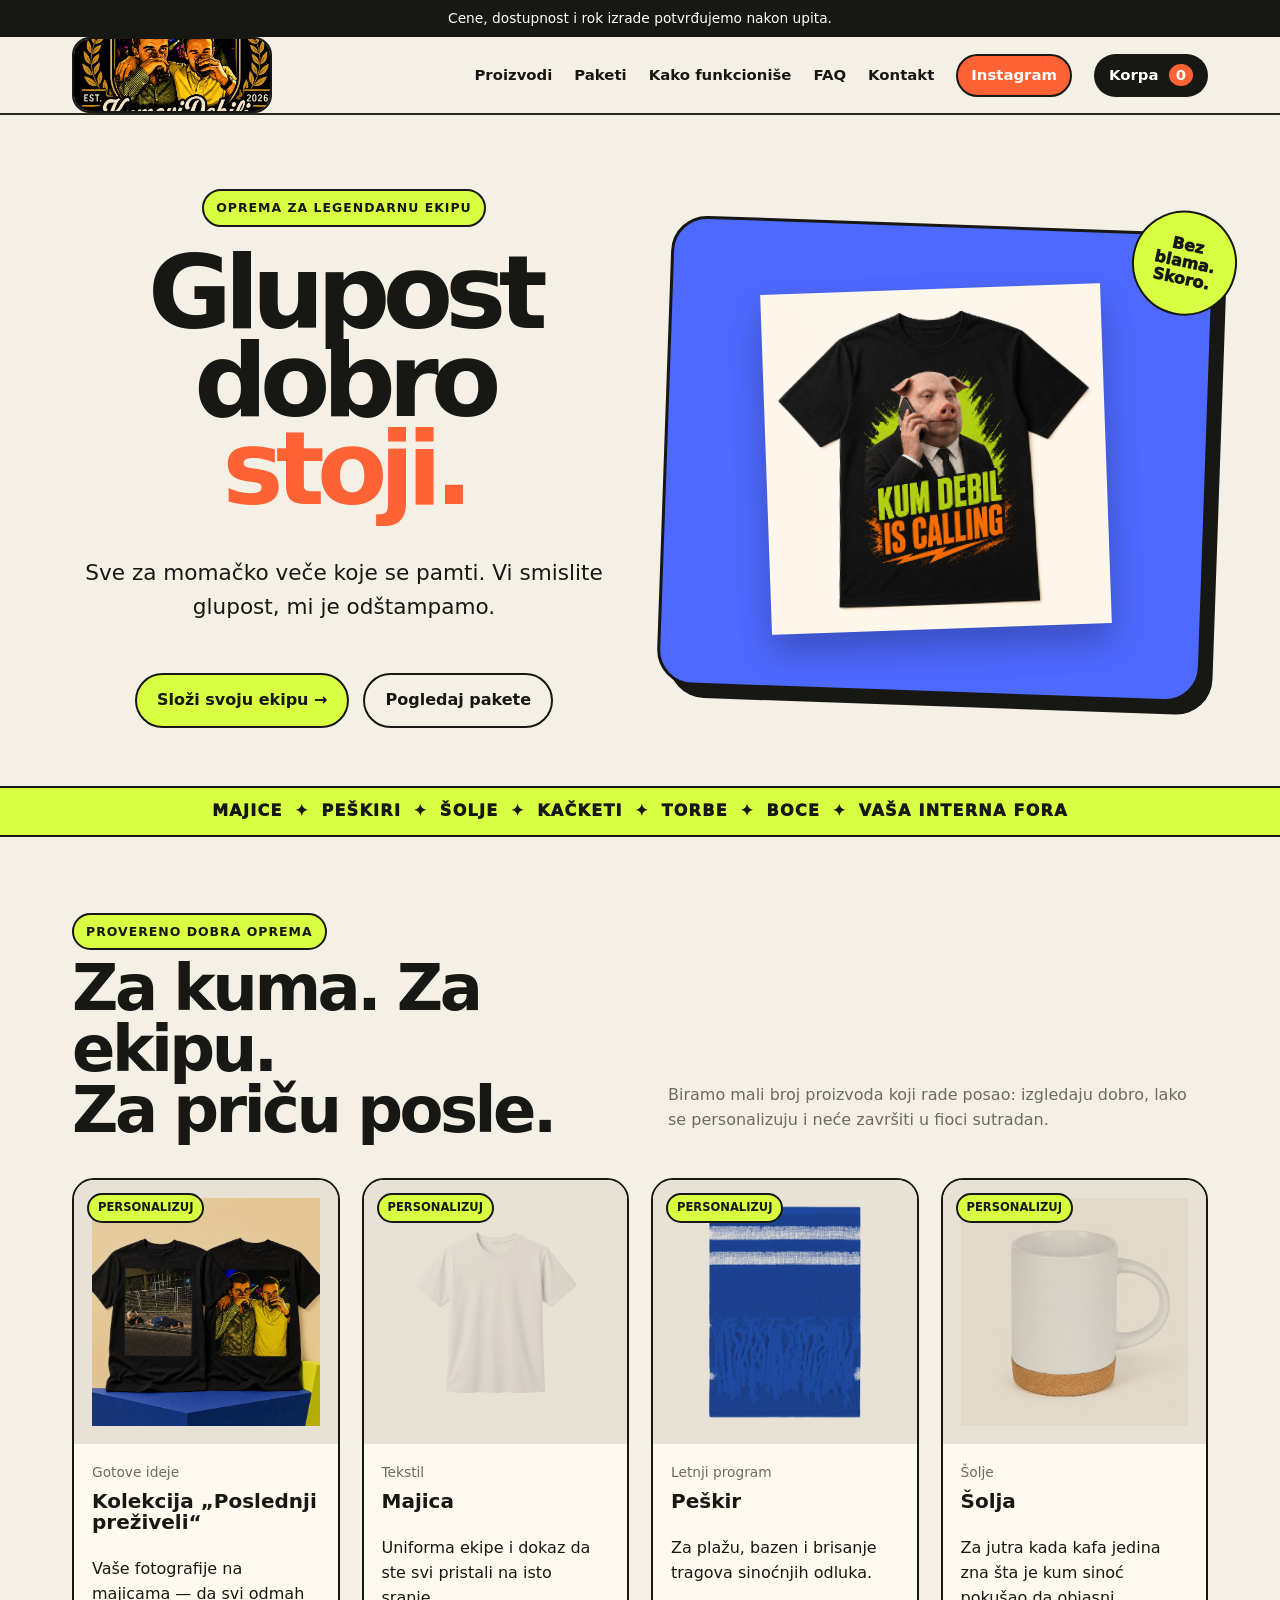
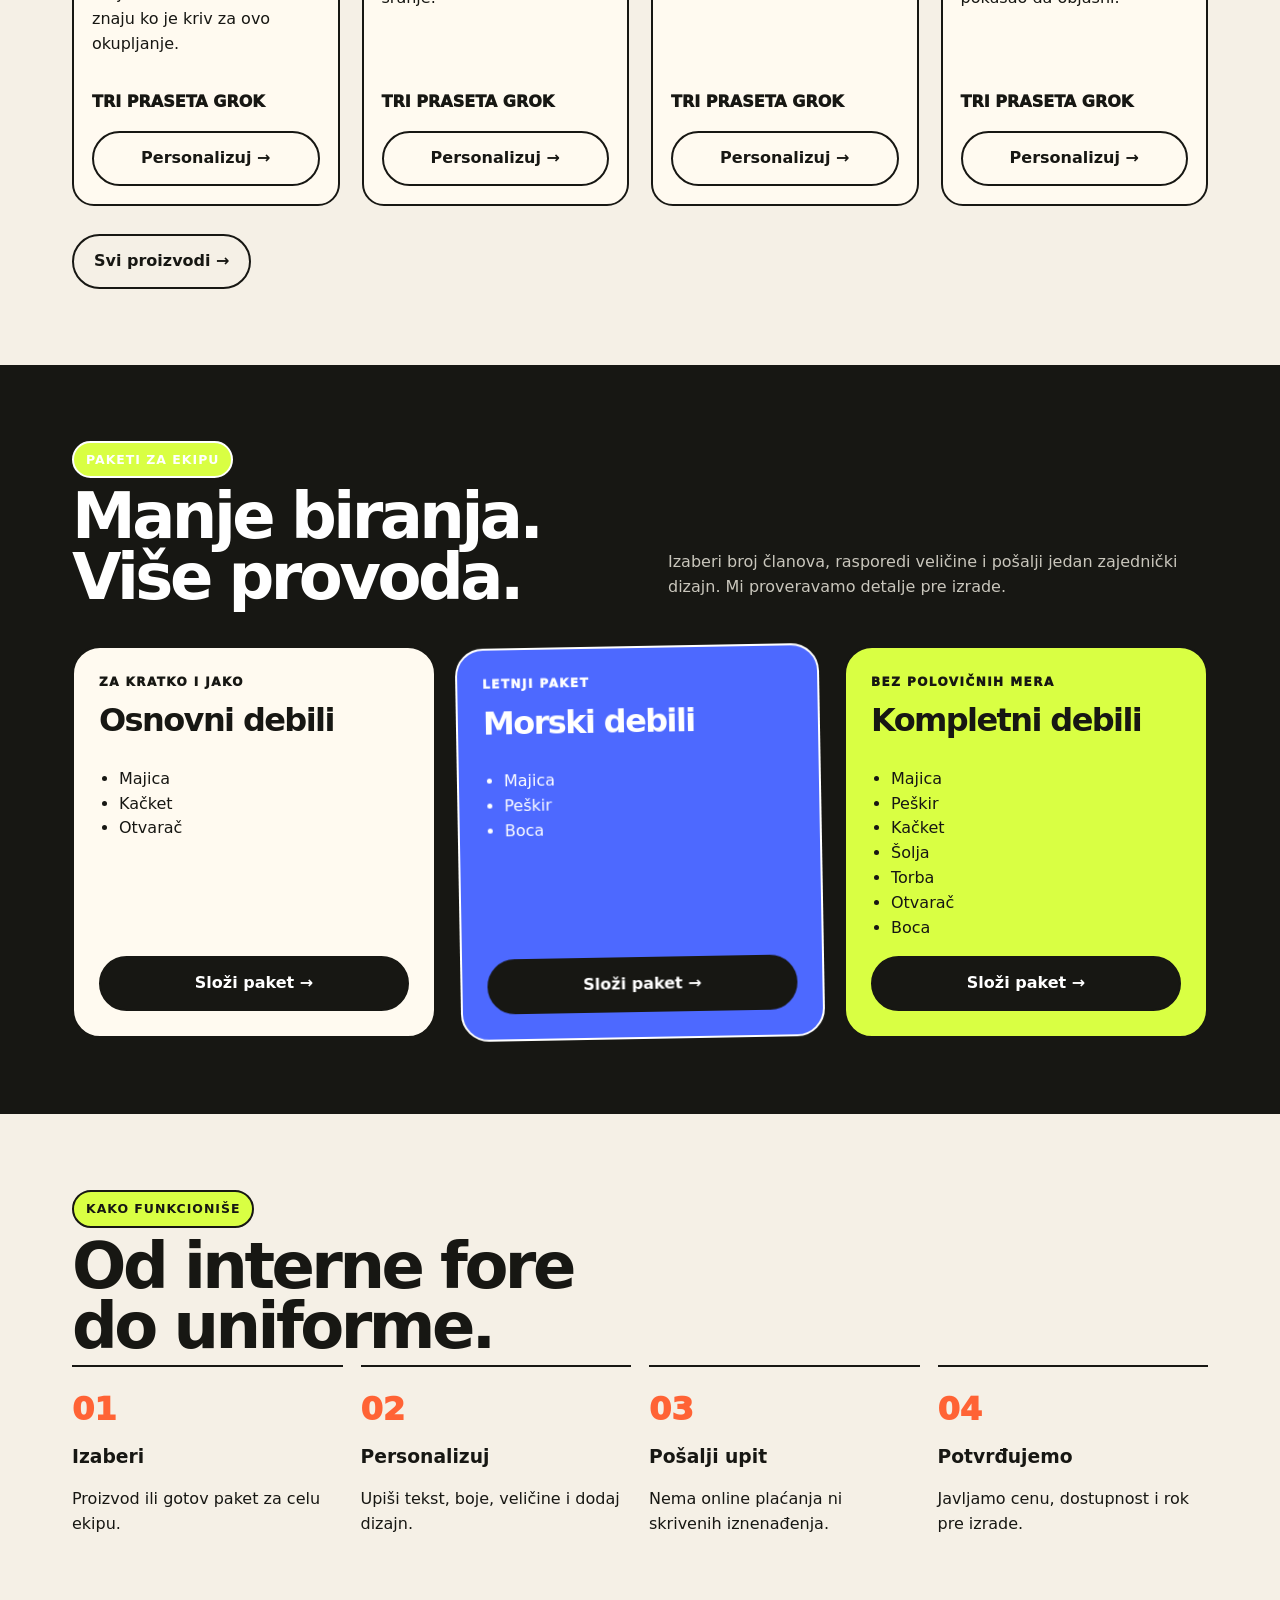
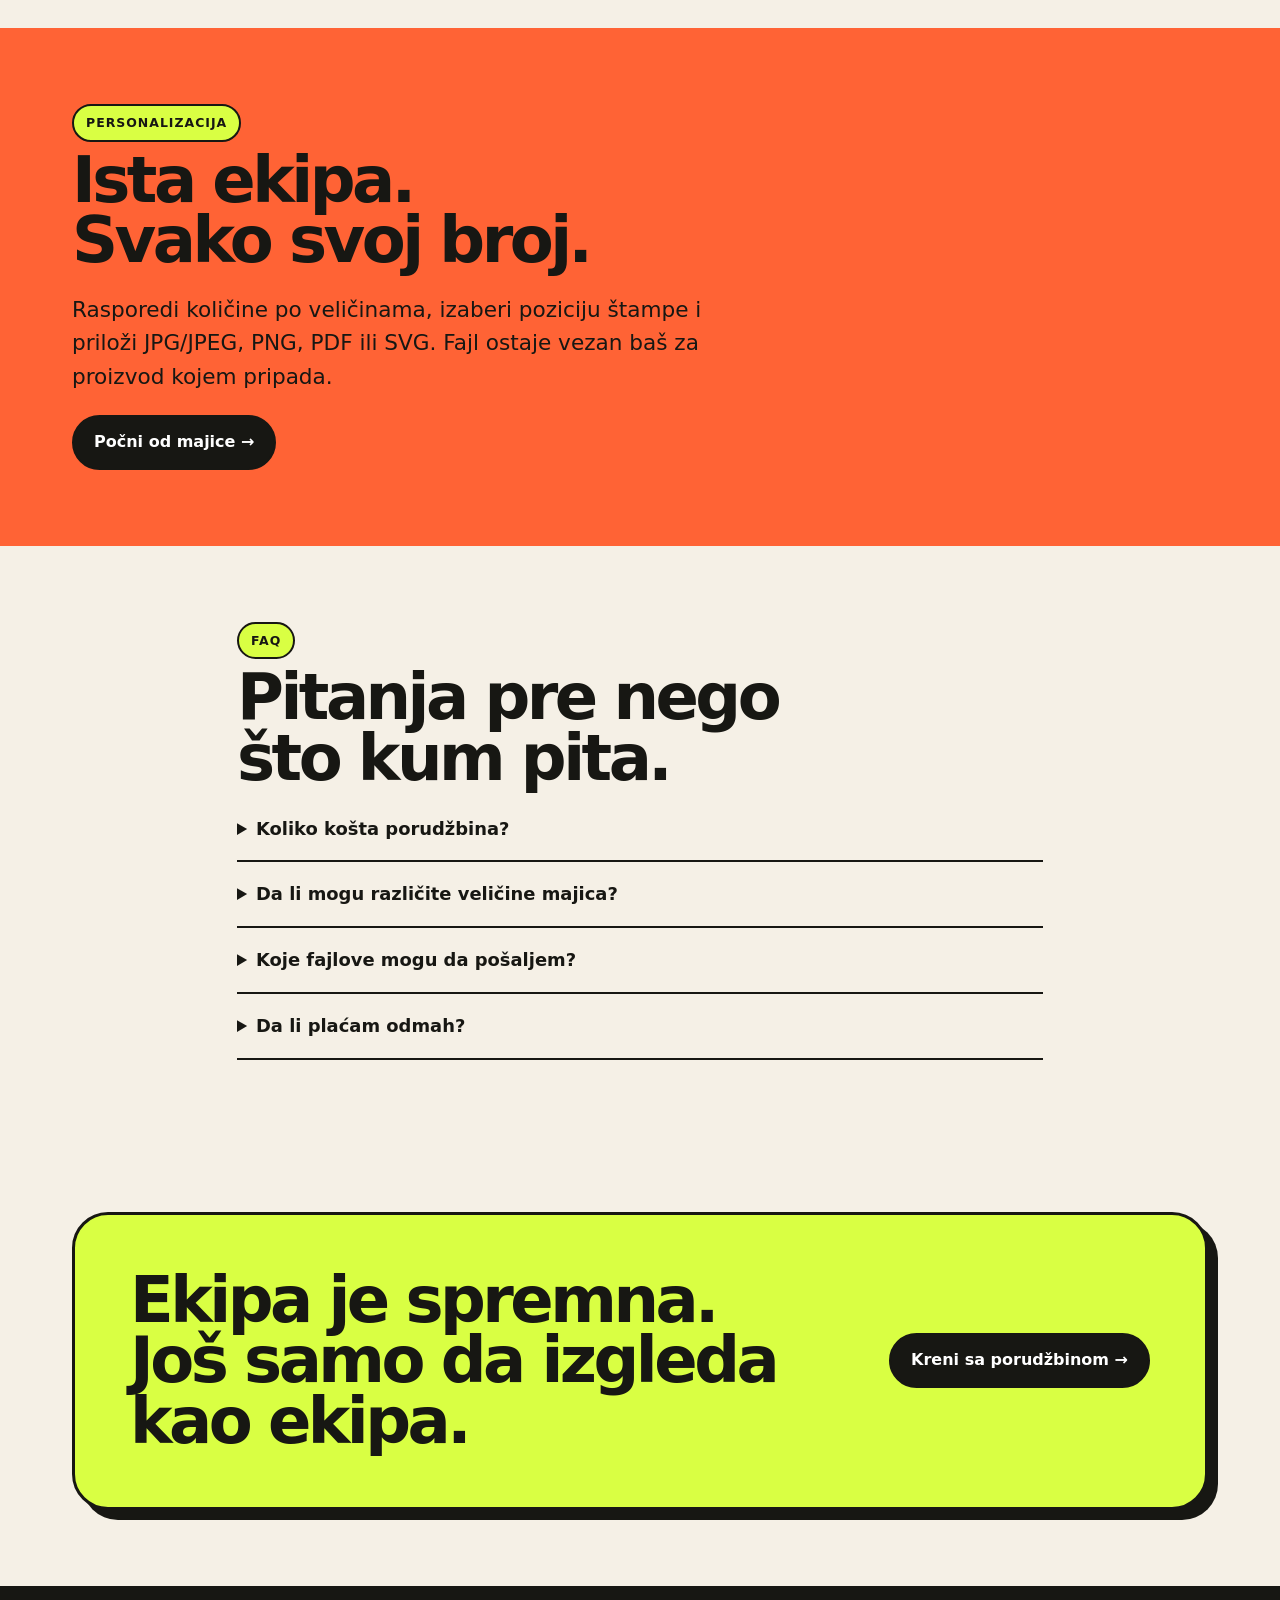
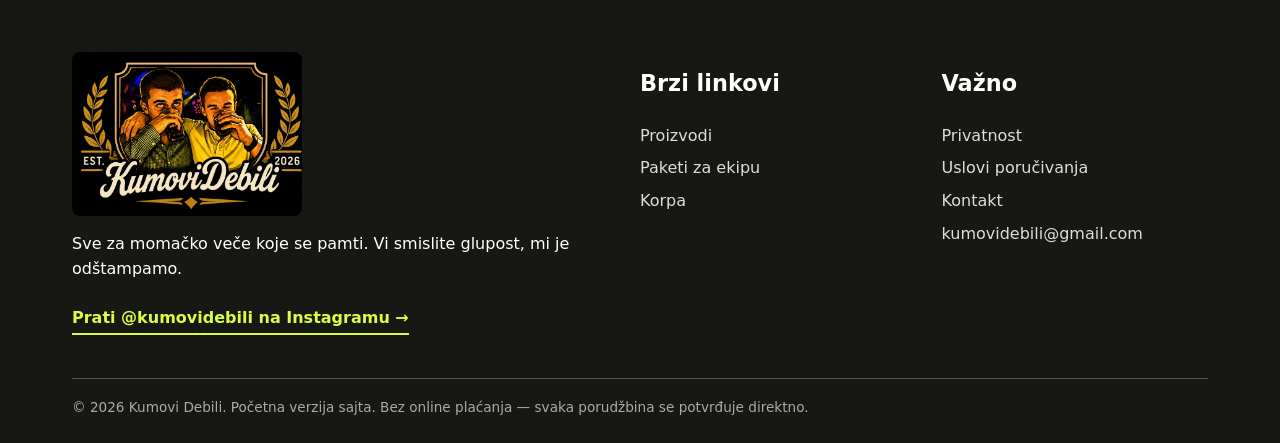
==== commit 5b846dbf: "Add files via upload" ====
--- a/index.html
+++ b/index.html
@@ -1,2 +1,2 @@
-<!doctype html><html lang="sr-Latn"><head><meta charset="utf-8"><meta name="viewport" content="width=device-width,initial-scale=1"><link rel="icon" type="image/png" sizes="48x48" href="/assets/images/favicon-48.png"><link rel="icon" type="image/png" sizes="192x192" href="/assets/images/favicon-192.png"><link rel="icon" type="image/png" sizes="512x512" href="/assets/images/favicon-512.png"><link rel="shortcut icon" href="/assets/images/favicon.ico"><link rel="apple-touch-icon" href="/assets/images/favicon-192.png"><title>Kumovi Debili — personalizovani proizvodi za momačko veče</title><meta name="description" content="Majice, peškiri, kačketi, šolje i paketi za momačko veče. Vi smislite glupost, mi je odštampamo."><meta property="og:title" content="Kumovi Debili — Glupost dobro stoji."><meta property="og:description" content="Personalizovani proizvodi i paketi za momačko veče."><meta property="og:image" content="https://kumovidebili.rs/assets/images/logo-kumovi-debili.jpg"><meta property="og:image:width" content="1485"><meta property="og:image:height" content="1059"><meta name="twitter:card" content="summary_large_image"><meta name="twitter:image" content="https://kumovidebili.rs/assets/images/logo-kumovi-debili.jpg"><link rel="stylesheet" href="assets/css/styles.css"></head><body><div id="site-header"></div><main id="main"><section class="hero"><div class="container hero-grid"><div class="hero-copy"><span class="eyebrow">Oprema za legendarnu ekipu</span><h1>Glupost<br>dobro <em>stoji.</em></h1><p class="lead">Sve za momačko veče koje se pamti. Vi smislite glupost, mi je odštampamo.</p><div class="actions"><a class="btn lime" href="shop.html">Složi svoju ekipu →</a><a class="btn alt" href="packages.html">Pogledaj pakete</a></div></div><div class="hero-card"><img src="assets/images/majica-john-pork.png" alt="Crna majica sa motivom John Pork i natpisom KUM DEBIL IS CALLING"><div class="sticker">Bez<br>blama.<br>Skoro.</div></div></div></section><nav class="marquee" aria-label="Vrste proizvoda"><span>Majice</span><span>Peškiri</span><span>Šolje</span><span>Kačketi</span><span>Torbe</span><span>Boce</span><span>Vaša interna fora</span></nav><section class="section"><div class="container"><div class="section-head"><div><span class="eyebrow">Provereno dobra oprema</span><h2>Za kuma. Za ekipu.<br>Za priču posle.</h2></div><p class="section-copy">Biramo mali broj proizvoda koji rade posao: izgledaju dobro, lako se personalizuju i neće završiti u fioci sutradan.</p></div><div id="featured-grid" class="grid"></div><div class="actions"><a class="btn alt" href="shop.html">Svi proizvodi →</a></div></div></section><section class="section dark"><div class="container"><div class="section-head"><div><span class="eyebrow">Paketi za ekipu</span><h2>Manje biranja.<br>Više provoda.</h2></div><p class="section-copy">Izaberi broj članova, rasporedi veličine i pošalji jedan zajednički dizajn. Mi proveravamo detalje pre izrade.</p></div><div id="package-grid" class="packages"></div></div></section><section id="kako" class="section"><div class="container"><span class="eyebrow">Kako funkcioniše</span><h2>Od interne fore<br>do uniforme.</h2><div class="steps"><div class="step"><h3>Izaberi</h3><p>Proizvod ili gotov paket za celu ekipu.</p></div><div class="step"><h3>Personalizuj</h3><p>Upiši tekst, boje, veličine i dodaj dizajn.</p></div><div class="step"><h3>Pošalji upit</h3><p>Nema online plaćanja ni skrivenih iznenađenja.</p></div><div class="step"><h3>Potvrđujemo</h3><p>Javljamo cenu, dostupnost i rok pre izrade.</p></div></div></div></section><section class="section orange"><div class="container"><span class="eyebrow">Personalizacija</span><h2>Ista ekipa.<br>Svako svoj broj.</h2><p class="lead">Rasporedi količine po veličinama, izaberi poziciju štampe i priloži JPG/JPEG, PNG, PDF ili SVG. Fajl ostaje vezan baš za proizvod kojem pripada.</p><a class="btn" href="product.html?id=majica">Počni od majice →</a></div></section><section id="faq" class="section"><div class="container faq"><span class="eyebrow">FAQ</span><h2>Pitanja pre nego<br>što kum pita.</h2><details><summary>Koliko košta porudžbina?</summary><p>Cena zavisi od artikla, količine i vrste personalizacije. Zato je svaki proizvod označen kao „TRI PRASETA GROK“, a konačnu cenu potvrđujemo pre izrade.</p></details><details><summary>Da li mogu različite veličine majica?</summary><p>Da. Na stranici proizvoda ili paketa upisuješ raspodelu po veličinama.</p></details><details><summary>Koje fajlove mogu da pošaljem?</summary><p>JPG, JPEG, PNG, PDF i SVG do 20 MB. Za najbolju štampu preporučujemo vektorski PDF ili SVG.</p></details><details><summary>Da li plaćam odmah?</summary><p>Ne. Sajt prima zahtev za porudžbinu; cenu, dostupnost, rok i dostavu potvrđujemo telefonom ili emailom.</p></details></div></section><section class="section"><div class="container"><div class="cta"><h2>Ekipa je spremna. Još samo da izgleda kao ekipa.</h2><a class="btn" href="shop.html">Kreni sa porudžbinom →</a></div></div></section></main><div id="site-footer"></div><script src="assets/js/products.js"></script><script src="assets/js/cart.js"></script><script src="assets/js/app.js"></script></body></html>
+<!doctype html><html lang="sr-Latn"><head><meta charset="utf-8"><meta name="viewport" content="width=device-width,initial-scale=1"><link rel="icon" type="image/png" sizes="48x48" href="/assets/images/favicon-48.png"><link rel="icon" type="image/png" sizes="192x192" href="/assets/images/favicon-192.png"><link rel="icon" type="image/png" sizes="512x512" href="/assets/images/favicon-512.png"><link rel="shortcut icon" href="/assets/images/favicon.ico"><link rel="apple-touch-icon" href="/assets/images/favicon-192.png"><title>Kumovi Debili — personalizovani proizvodi za momačko veče</title><meta name="description" content="Majice, peškiri, kačketi, šolje i paketi za momačko veče. Vi smislite glupost, mi je odštampamo."><meta property="og:title" content="Kumovi Debili — Glupost dobro stoji."><meta property="og:description" content="Personalizovani proizvodi i paketi za momačko veče."><meta property="og:image" content="https://kumovidebili.rs/assets/images/logo-kumovi-debili.jpg"><meta property="og:image:width" content="1485"><meta property="og:image:height" content="1059"><meta name="twitter:card" content="summary_large_image"><meta name="twitter:image" content="https://kumovidebili.rs/assets/images/logo-kumovi-debili.jpg"><link rel="stylesheet" href="assets/css/styles.css?v=20260730-2"></head><body><div id="site-header"></div><main id="main"><section class="hero"><div class="container hero-grid"><div class="hero-copy"><span class="eyebrow">Oprema za legendarnu ekipu</span><h1>Glupost<br>dobro <em>stoji.</em></h1><p class="lead">Sve za momačko veče koje se pamti. Vi smislite glupost, mi je odštampamo.</p><div class="actions"><a class="btn lime" href="shop.html">Složi svoju ekipu →</a><a class="btn alt" href="packages.html">Pogledaj pakete</a></div></div><div class="hero-card"><img src="assets/images/majica-john-pork.png" alt="Crna majica sa motivom John Pork i natpisom KUM DEBIL IS CALLING"><div class="sticker">Bez<br>blama.<br>Skoro.</div></div></div></section><nav class="marquee" aria-label="Vrste proizvoda"><span>Majice</span><span>Peškiri</span><span>Šolje</span><span>Kačketi</span><span>Torbe</span><span>Boce</span><span>Vaša interna fora</span></nav><section class="section"><div class="container"><div class="section-head"><div><span class="eyebrow">Provereno dobra oprema</span><h2>Za kuma. Za ekipu.<br>Za priču posle.</h2></div><p class="section-copy">Biramo mali broj proizvoda koji rade posao: izgledaju dobro, lako se personalizuju i neće završiti u fioci sutradan.</p></div><div id="featured-grid" class="grid"></div><div class="actions"><a class="btn alt" href="shop.html">Svi proizvodi →</a></div></div></section><section class="section dark"><div class="container"><div class="section-head"><div><span class="eyebrow">Paketi za ekipu</span><h2>Manje biranja.<br>Više provoda.</h2></div><p class="section-copy">Izaberi broj članova, rasporedi veličine i pošalji jedan zajednički dizajn. Mi proveravamo detalje pre izrade.</p></div><div id="package-grid" class="packages"></div></div></section><section id="kako" class="section"><div class="container"><span class="eyebrow">Kako funkcioniše</span><h2>Od interne fore<br>do uniforme.</h2><div class="steps"><div class="step"><h3>Izaberi</h3><p>Proizvod ili gotov paket za celu ekipu.</p></div><div class="step"><h3>Personalizuj</h3><p>Upiši tekst, boje, veličine i dodaj dizajn.</p></div><div class="step"><h3>Pošalji upit</h3><p>Nema online plaćanja ni skrivenih iznenađenja.</p></div><div class="step"><h3>Potvrđujemo</h3><p>Javljamo cenu, dostupnost i rok pre izrade.</p></div></div></div></section><section class="section orange"><div class="container"><span class="eyebrow">Personalizacija</span><h2>Ista ekipa.<br>Svako svoj broj.</h2><p class="lead">Rasporedi količine po veličinama, izaberi poziciju štampe i priloži JPG/JPEG, PNG, PDF ili SVG. Fajl ostaje vezan baš za proizvod kojem pripada.</p><a class="btn" href="product.html?id=majica">Počni od majice →</a></div></section><section id="faq" class="section"><div class="container faq"><span class="eyebrow">FAQ</span><h2>Pitanja pre nego<br>što kum pita.</h2><details><summary>Koliko košta porudžbina?</summary><p>Cena zavisi od artikla, količine i vrste personalizacije. Zato je svaki proizvod označen kao „TRI PRASETA GROK“, a konačnu cenu potvrđujemo pre izrade.</p></details><details><summary>Da li mogu različite veličine majica?</summary><p>Da. Na stranici proizvoda ili paketa upisuješ raspodelu po veličinama.</p></details><details><summary>Koje fajlove mogu da pošaljem?</summary><p>JPG, JPEG, PNG, PDF i SVG do 20 MB. Za najbolju štampu preporučujemo vektorski PDF ili SVG.</p></details><details><summary>Da li plaćam odmah?</summary><p>Ne. Sajt prima zahtev za porudžbinu; cenu, dostupnost, rok i dostavu potvrđujemo telefonom ili emailom.</p></details></div></section><section class="section"><div class="container"><div class="cta"><h2>Ekipa je spremna. Još samo da izgleda kao ekipa.</h2><a class="btn" href="shop.html">Kreni sa porudžbinom →</a></div></div></section></main><div id="site-footer"></div><script src="assets/js/products.js"></script><script src="assets/js/cart.js"></script><script src="assets/js/app.js"></script></body></html>
 
--- a/assets/css/styles.css
+++ b/assets/css/styles.css
@@ -1,7 +1,8 @@
 :root{--ink:#171713;--paper:#f5f0e6;--cream:#fffaf0;--lime:#d9ff43;--orange:#ff6335;--blue:#4d69ff;--muted:#6d6a62;--line:#26261f;--radius:22px;--shadow:7px 7px 0 var(--ink);--font:Inter,ui-sans-serif,system-ui,-apple-system,"Segoe UI",sans-serif}
 *{box-sizing:border-box}html{scroll-behavior:smooth}body{margin:0;background:var(--paper);color:var(--ink);font-family:var(--font);line-height:1.55}img{max-width:100%;display:block}a{color:inherit;text-decoration:none}button,input,select,textarea{font:inherit}button{cursor:pointer}.skip{position:absolute;left:-9999px}.skip:focus{left:12px;top:12px;background:white;padding:10px;z-index:99}
 .topbar{background:var(--ink);color:white;text-align:center;padding:8px 16px;font-size:.86rem}.header{position:sticky;top:0;z-index:30;background:rgba(245,240,230,.94);backdrop-filter:blur(12px);border-bottom:2px solid var(--line)}.nav{max-width:1180px;margin:auto;min-height:76px;display:flex;align-items:center;gap:26px;padding:0 22px}.logo{font-weight:950;font-size:1.35rem;letter-spacing:-.06em;text-transform:uppercase;display:flex;align-items:center;gap:10px}.logo::before{content:"KD";display:grid;place-items:center;width:43px;height:43px;border:2px solid var(--ink);border-radius:50%;background:var(--lime);transform:rotate(-7deg);font-size:.8rem;letter-spacing:0}.links{display:flex;align-items:center;gap:22px;margin-left:auto;font-size:.93rem;font-weight:750}.links a:hover{text-decoration:underline;text-decoration-thickness:3px}.cart-link{background:var(--ink);color:white;padding:10px 15px;border-radius:999px}.cart-count{background:var(--orange);border-radius:50%;padding:2px 7px;margin-left:5px}.menu-btn{display:none;margin-left:auto;border:2px solid;background:var(--lime);border-radius:10px;padding:8px 11px;font-weight:900}
-.logo-image::before{display:none}.logo-image img{width:148px;height:58px;object-fit:contain;object-position:left center;border-radius:8px}.footer-logo img{width:230px;height:auto;max-height:165px;object-fit:contain;object-position:left center}
+.logo-image::before{display:none}.logo-image img{width:200px;height:76px;object-fit:cover;object-position:center;border:2px solid var(--ink);border-radius:18px}.footer-logo img{width:230px;height:auto;max-height:165px;object-fit:contain;object-position:left center;border:0;border-radius:8px}
+@media(max-width:580px){.logo-image img{width:170px;height:64px;object-fit:cover;border-radius:15px}.footer-logo img{width:230px;height:auto;max-height:165px;object-fit:contain;border:0;border-radius:8px}}
 .instagram-link{border:2px solid var(--ink);border-radius:999px;padding:8px 13px;background:var(--orange);color:white}.footer .footer-instagram{display:inline-flex;color:var(--lime);font-weight:850;border-bottom:2px solid var(--lime);padding-bottom:3px}
 .container{max-width:1180px;margin:auto;padding:0 22px}.hero{padding:74px 0 58px;overflow:hidden}.hero-grid{display:grid;grid-template-columns:1fr 1fr;gap:48px;align-items:center}.hero-copy{text-align:center;display:flex;flex-direction:column;align-items:center}.hero-copy .actions{justify-content:center}.eyebrow{display:inline-flex;gap:8px;align-items:center;background:var(--lime);border:2px solid;padding:7px 12px;border-radius:999px;font-weight:850;text-transform:uppercase;font-size:.78rem;letter-spacing:.08em}.hero h1,.page-title{font-size:clamp(3.3rem,8vw,7.4rem);line-height:.86;letter-spacing:-.075em;margin:22px 0}.hero h1 em{color:var(--orange);font-style:normal}.lead{font-size:clamp(1.05rem,2vw,1.35rem);max-width:680px}.actions{display:flex;gap:14px;flex-wrap:wrap;margin-top:28px}.btn{border:2px solid var(--ink);border-radius:999px;padding:13px 20px;background:var(--ink);color:white;font-weight:850;display:inline-flex;align-items:center;justify-content:center;gap:8px;transition:.18s}.btn:hover{transform:translate(-2px,-2px);box-shadow:4px 4px 0 var(--ink)}.btn.alt{background:transparent;color:var(--ink)}.btn.lime{background:var(--lime);color:var(--ink)}.btn.orange{background:var(--orange)}
 .hero-card{position:relative;background:var(--blue);border:3px solid;border-radius:36px;min-height:470px;box-shadow:12px 12px 0 var(--ink);padding:30px;display:grid;place-items:center;transform:rotate(2deg)}.hero-card img{height:340px;object-fit:contain;filter:drop-shadow(0 18px 18px rgba(0,0,0,.25));transform:rotate(-4deg)}.sticker{position:absolute;background:var(--lime);border:2px solid;border-radius:50%;width:105px;height:105px;display:grid;place-items:center;text-align:center;font-weight:950;line-height:1.05;transform:rotate(10deg);right:-25px;top:-25px}.scribble{font-size:1rem;font-weight:900;text-transform:uppercase}
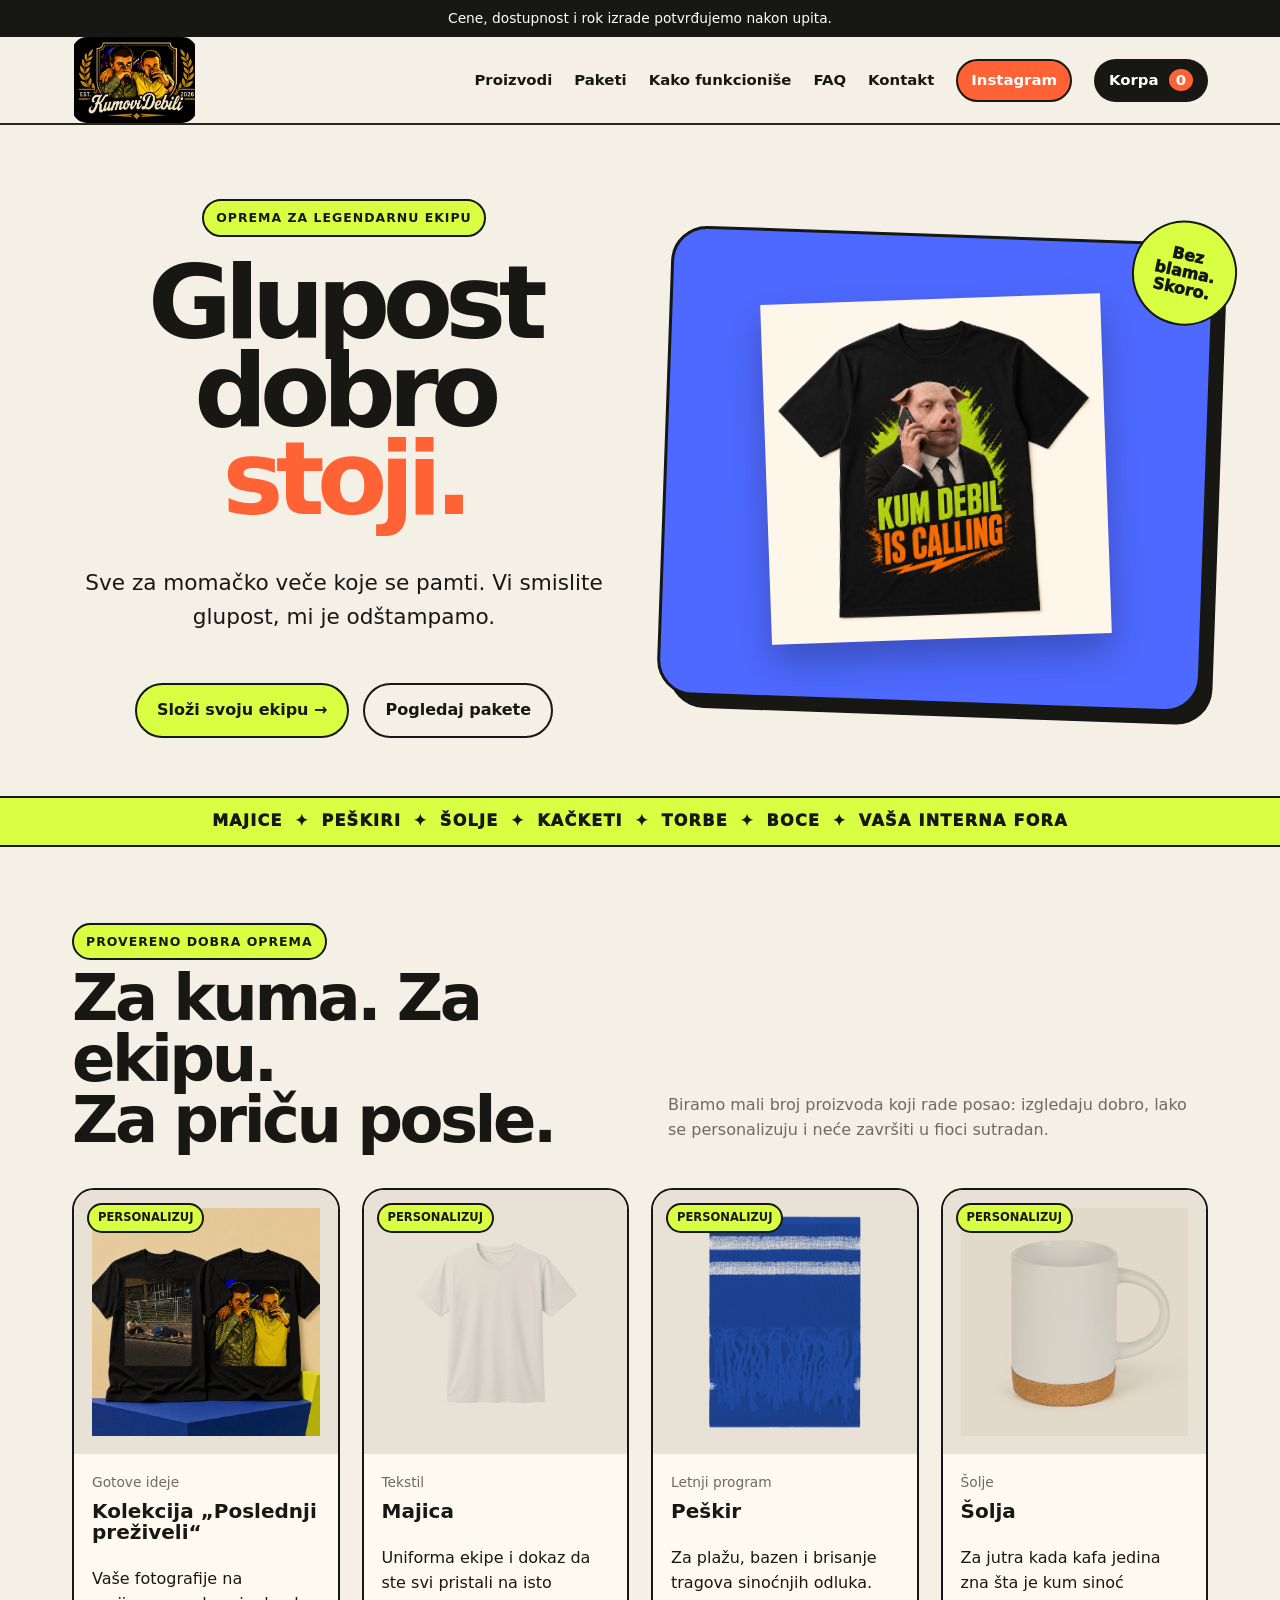
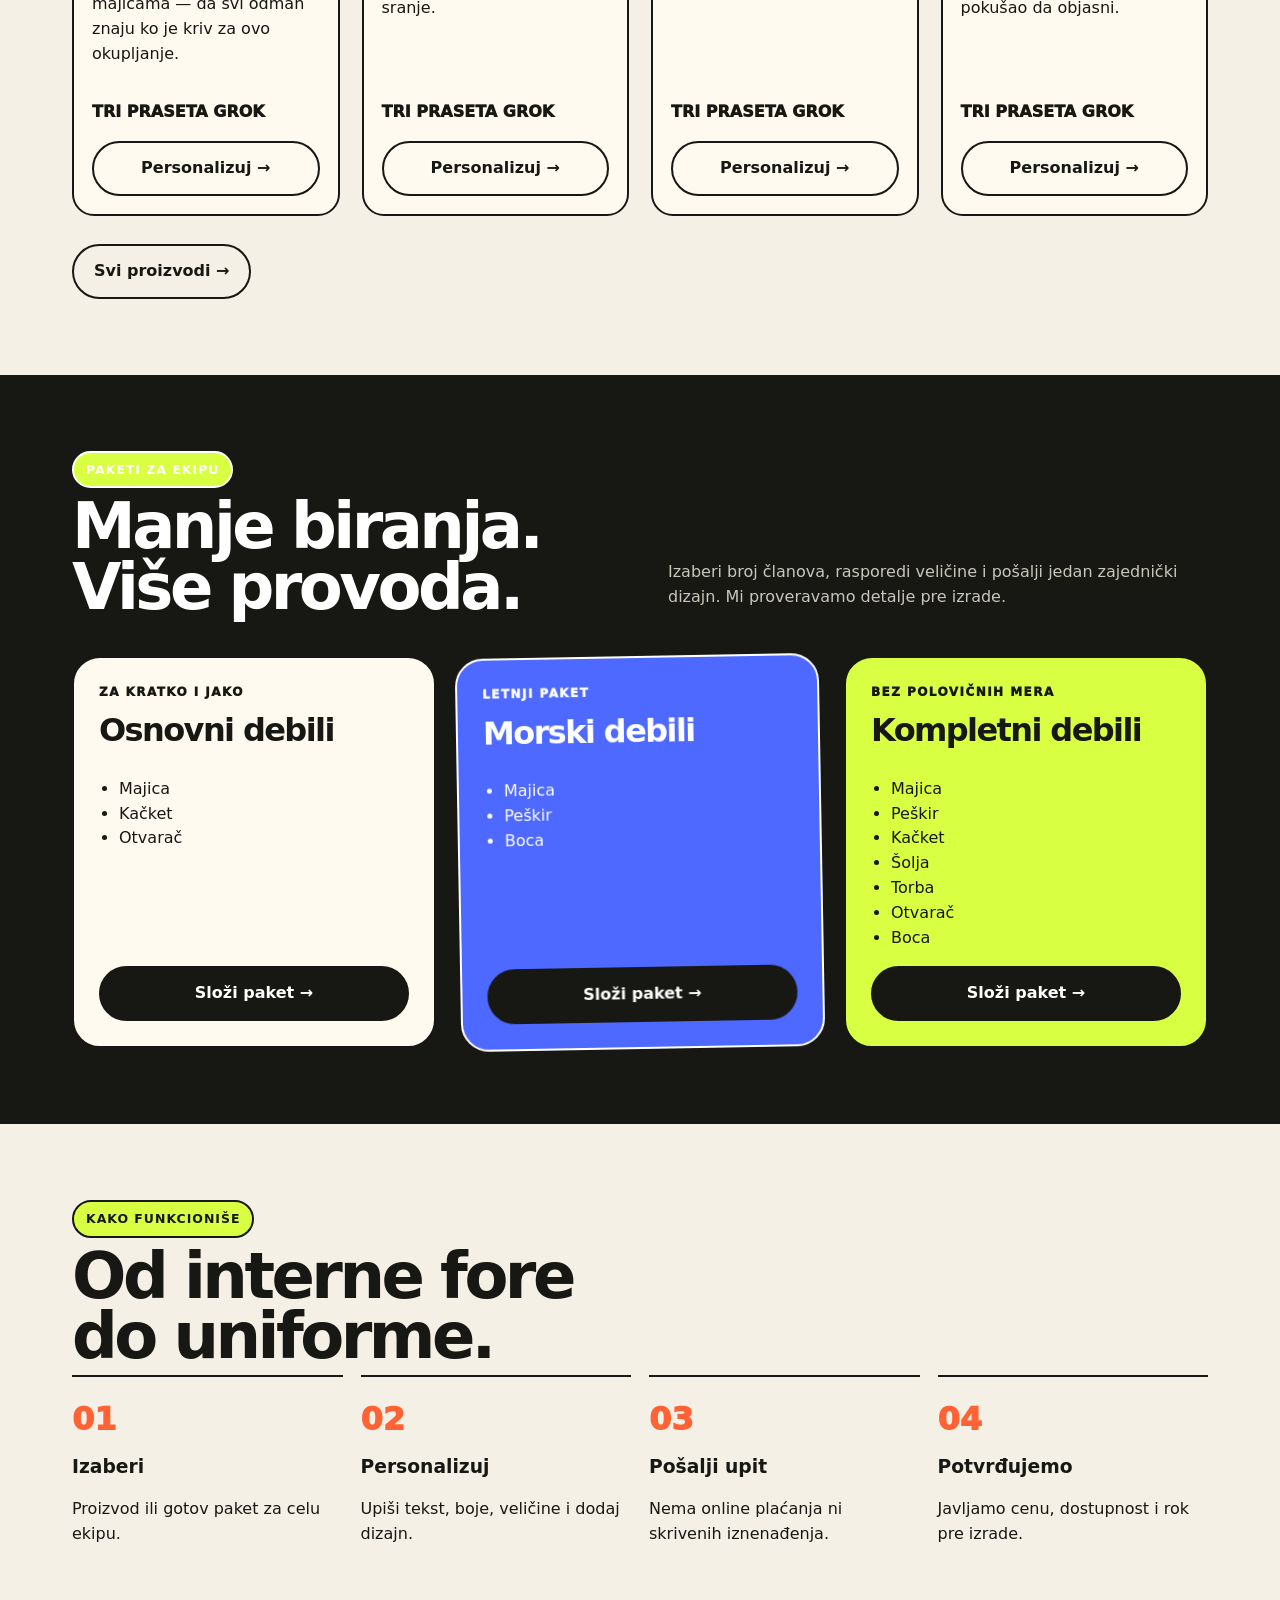
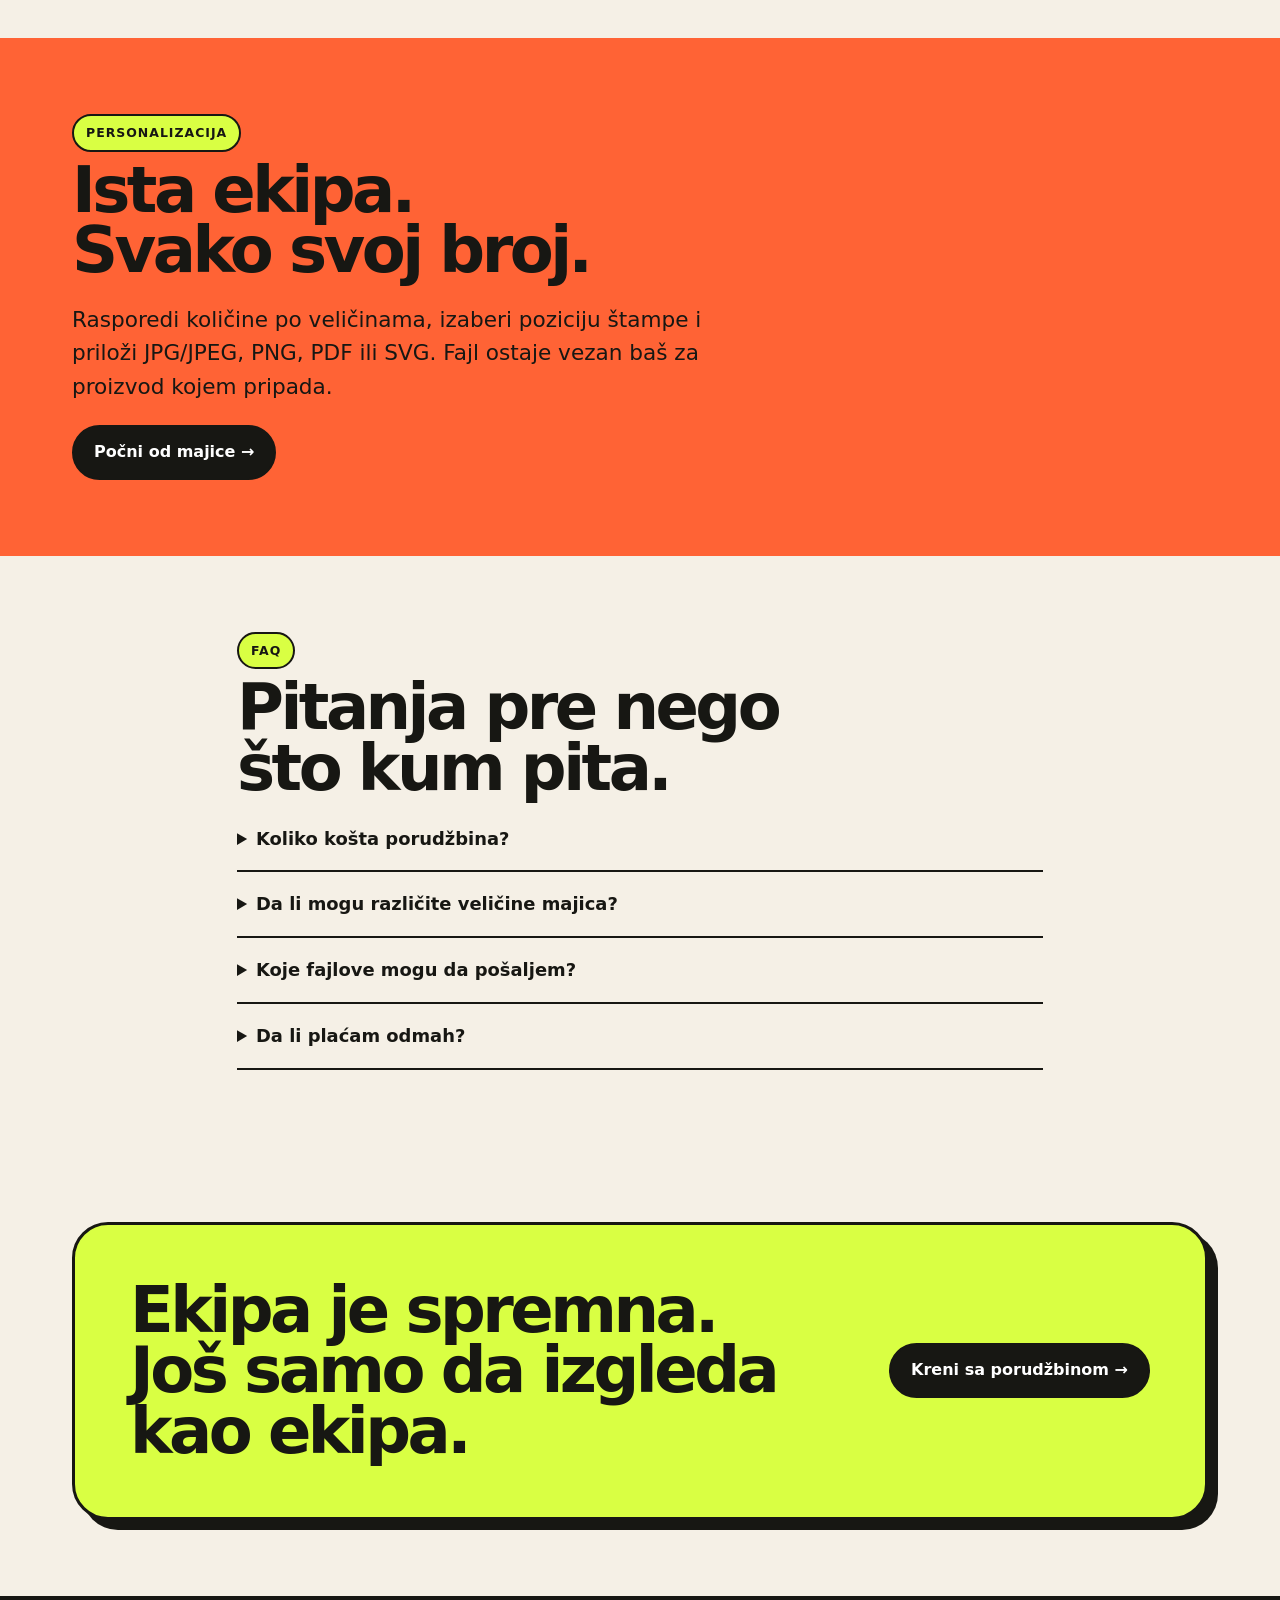
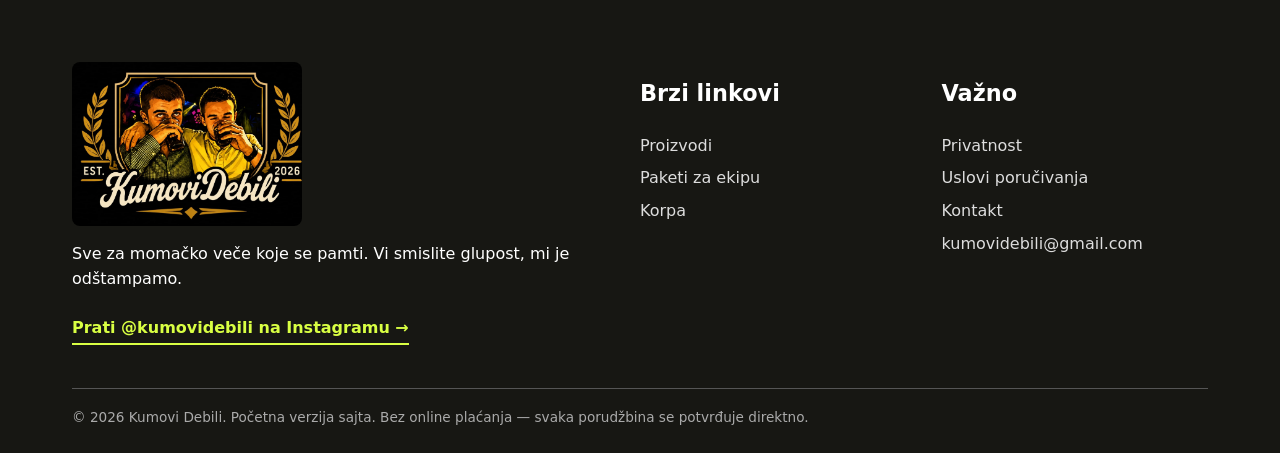
==== commit d097defc: "Add files via upload" ====
--- a/index.html
+++ b/index.html
@@ -1,2 +1,2 @@
-<!doctype html><html lang="sr-Latn"><head><meta charset="utf-8"><meta name="viewport" content="width=device-width,initial-scale=1"><link rel="icon" type="image/png" sizes="48x48" href="/assets/images/favicon-48.png"><link rel="icon" type="image/png" sizes="192x192" href="/assets/images/favicon-192.png"><link rel="icon" type="image/png" sizes="512x512" href="/assets/images/favicon-512.png"><link rel="shortcut icon" href="/assets/images/favicon.ico"><link rel="apple-touch-icon" href="/assets/images/favicon-192.png"><title>Kumovi Debili — personalizovani proizvodi za momačko veče</title><meta name="description" content="Majice, peškiri, kačketi, šolje i paketi za momačko veče. Vi smislite glupost, mi je odštampamo."><meta property="og:title" content="Kumovi Debili — Glupost dobro stoji."><meta property="og:description" content="Personalizovani proizvodi i paketi za momačko veče."><meta property="og:image" content="https://kumovidebili.rs/assets/images/logo-kumovi-debili.jpg"><meta property="og:image:width" content="1485"><meta property="og:image:height" content="1059"><meta name="twitter:card" content="summary_large_image"><meta name="twitter:image" content="https://kumovidebili.rs/assets/images/logo-kumovi-debili.jpg"><link rel="stylesheet" href="assets/css/styles.css?v=20260730-2"></head><body><div id="site-header"></div><main id="main"><section class="hero"><div class="container hero-grid"><div class="hero-copy"><span class="eyebrow">Oprema za legendarnu ekipu</span><h1>Glupost<br>dobro <em>stoji.</em></h1><p class="lead">Sve za momačko veče koje se pamti. Vi smislite glupost, mi je odštampamo.</p><div class="actions"><a class="btn lime" href="shop.html">Složi svoju ekipu →</a><a class="btn alt" href="packages.html">Pogledaj pakete</a></div></div><div class="hero-card"><img src="assets/images/majica-john-pork.png" alt="Crna majica sa motivom John Pork i natpisom KUM DEBIL IS CALLING"><div class="sticker">Bez<br>blama.<br>Skoro.</div></div></div></section><nav class="marquee" aria-label="Vrste proizvoda"><span>Majice</span><span>Peškiri</span><span>Šolje</span><span>Kačketi</span><span>Torbe</span><span>Boce</span><span>Vaša interna fora</span></nav><section class="section"><div class="container"><div class="section-head"><div><span class="eyebrow">Provereno dobra oprema</span><h2>Za kuma. Za ekipu.<br>Za priču posle.</h2></div><p class="section-copy">Biramo mali broj proizvoda koji rade posao: izgledaju dobro, lako se personalizuju i neće završiti u fioci sutradan.</p></div><div id="featured-grid" class="grid"></div><div class="actions"><a class="btn alt" href="shop.html">Svi proizvodi →</a></div></div></section><section class="section dark"><div class="container"><div class="section-head"><div><span class="eyebrow">Paketi za ekipu</span><h2>Manje biranja.<br>Više provoda.</h2></div><p class="section-copy">Izaberi broj članova, rasporedi veličine i pošalji jedan zajednički dizajn. Mi proveravamo detalje pre izrade.</p></div><div id="package-grid" class="packages"></div></div></section><section id="kako" class="section"><div class="container"><span class="eyebrow">Kako funkcioniše</span><h2>Od interne fore<br>do uniforme.</h2><div class="steps"><div class="step"><h3>Izaberi</h3><p>Proizvod ili gotov paket za celu ekipu.</p></div><div class="step"><h3>Personalizuj</h3><p>Upiši tekst, boje, veličine i dodaj dizajn.</p></div><div class="step"><h3>Pošalji upit</h3><p>Nema online plaćanja ni skrivenih iznenađenja.</p></div><div class="step"><h3>Potvrđujemo</h3><p>Javljamo cenu, dostupnost i rok pre izrade.</p></div></div></div></section><section class="section orange"><div class="container"><span class="eyebrow">Personalizacija</span><h2>Ista ekipa.<br>Svako svoj broj.</h2><p class="lead">Rasporedi količine po veličinama, izaberi poziciju štampe i priloži JPG/JPEG, PNG, PDF ili SVG. Fajl ostaje vezan baš za proizvod kojem pripada.</p><a class="btn" href="product.html?id=majica">Počni od majice →</a></div></section><section id="faq" class="section"><div class="container faq"><span class="eyebrow">FAQ</span><h2>Pitanja pre nego<br>što kum pita.</h2><details><summary>Koliko košta porudžbina?</summary><p>Cena zavisi od artikla, količine i vrste personalizacije. Zato je svaki proizvod označen kao „TRI PRASETA GROK“, a konačnu cenu potvrđujemo pre izrade.</p></details><details><summary>Da li mogu različite veličine majica?</summary><p>Da. Na stranici proizvoda ili paketa upisuješ raspodelu po veličinama.</p></details><details><summary>Koje fajlove mogu da pošaljem?</summary><p>JPG, JPEG, PNG, PDF i SVG do 20 MB. Za najbolju štampu preporučujemo vektorski PDF ili SVG.</p></details><details><summary>Da li plaćam odmah?</summary><p>Ne. Sajt prima zahtev za porudžbinu; cenu, dostupnost, rok i dostavu potvrđujemo telefonom ili emailom.</p></details></div></section><section class="section"><div class="container"><div class="cta"><h2>Ekipa je spremna. Još samo da izgleda kao ekipa.</h2><a class="btn" href="shop.html">Kreni sa porudžbinom →</a></div></div></section></main><div id="site-footer"></div><script src="assets/js/products.js"></script><script src="assets/js/cart.js"></script><script src="assets/js/app.js"></script></body></html>
+<!doctype html><html lang="sr-Latn"><head><meta charset="utf-8"><meta name="viewport" content="width=device-width,initial-scale=1"><link rel="icon" type="image/png" sizes="48x48" href="/assets/images/favicon-48.png"><link rel="icon" type="image/png" sizes="192x192" href="/assets/images/favicon-192.png"><link rel="icon" type="image/png" sizes="512x512" href="/assets/images/favicon-512.png"><link rel="shortcut icon" href="/assets/images/favicon.ico"><link rel="apple-touch-icon" href="/assets/images/favicon-192.png"><title>Kumovi Debili — personalizovani proizvodi za momačko veče</title><meta name="description" content="Majice, peškiri, kačketi, šolje i paketi za momačko veče. Vi smislite glupost, mi je odštampamo."><meta property="og:title" content="Kumovi Debili — Glupost dobro stoji."><meta property="og:description" content="Personalizovani proizvodi i paketi za momačko veče."><meta property="og:image" content="https://kumovidebili.rs/assets/images/logo-kumovi-debili.jpg"><meta property="og:image:width" content="1485"><meta property="og:image:height" content="1059"><meta name="twitter:card" content="summary_large_image"><meta name="twitter:image" content="https://kumovidebili.rs/assets/images/logo-kumovi-debili.jpg"><link rel="stylesheet" href="assets/css/styles.css?v=20260730-3"></head><body><div id="site-header"></div><main id="main"><section class="hero"><div class="container hero-grid"><div class="hero-copy"><span class="eyebrow">Oprema za legendarnu ekipu</span><h1>Glupost<br>dobro <em>stoji.</em></h1><p class="lead">Sve za momačko veče koje se pamti. Vi smislite glupost, mi je odštampamo.</p><div class="actions"><a class="btn lime" href="shop.html">Složi svoju ekipu →</a><a class="btn alt" href="packages.html">Pogledaj pakete</a></div></div><div class="hero-card"><img src="assets/images/majica-john-pork.png" alt="Crna majica sa motivom John Pork i natpisom KUM DEBIL IS CALLING"><div class="sticker">Bez<br>blama.<br>Skoro.</div></div></div></section><nav class="marquee" aria-label="Vrste proizvoda"><span>Majice</span><span>Peškiri</span><span>Šolje</span><span>Kačketi</span><span>Torbe</span><span>Boce</span><span>Vaša interna fora</span></nav><section class="section"><div class="container"><div class="section-head"><div><span class="eyebrow">Provereno dobra oprema</span><h2>Za kuma. Za ekipu.<br>Za priču posle.</h2></div><p class="section-copy">Biramo mali broj proizvoda koji rade posao: izgledaju dobro, lako se personalizuju i neće završiti u fioci sutradan.</p></div><div id="featured-grid" class="grid"></div><div class="actions"><a class="btn alt" href="shop.html">Svi proizvodi →</a></div></div></section><section class="section dark"><div class="container"><div class="section-head"><div><span class="eyebrow">Paketi za ekipu</span><h2>Manje biranja.<br>Više provoda.</h2></div><p class="section-copy">Izaberi broj članova, rasporedi veličine i pošalji jedan zajednički dizajn. Mi proveravamo detalje pre izrade.</p></div><div id="package-grid" class="packages"></div></div></section><section id="kako" class="section"><div class="container"><span class="eyebrow">Kako funkcioniše</span><h2>Od interne fore<br>do uniforme.</h2><div class="steps"><div class="step"><h3>Izaberi</h3><p>Proizvod ili gotov paket za celu ekipu.</p></div><div class="step"><h3>Personalizuj</h3><p>Upiši tekst, boje, veličine i dodaj dizajn.</p></div><div class="step"><h3>Pošalji upit</h3><p>Nema online plaćanja ni skrivenih iznenađenja.</p></div><div class="step"><h3>Potvrđujemo</h3><p>Javljamo cenu, dostupnost i rok pre izrade.</p></div></div></div></section><section class="section orange"><div class="container"><span class="eyebrow">Personalizacija</span><h2>Ista ekipa.<br>Svako svoj broj.</h2><p class="lead">Rasporedi količine po veličinama, izaberi poziciju štampe i priloži JPG/JPEG, PNG, PDF ili SVG. Fajl ostaje vezan baš za proizvod kojem pripada.</p><a class="btn" href="product.html?id=majica">Počni od majice →</a></div></section><section id="faq" class="section"><div class="container faq"><span class="eyebrow">FAQ</span><h2>Pitanja pre nego<br>što kum pita.</h2><details><summary>Koliko košta porudžbina?</summary><p>Cena zavisi od artikla, količine i vrste personalizacije. Zato je svaki proizvod označen kao „TRI PRASETA GROK“, a konačnu cenu potvrđujemo pre izrade.</p></details><details><summary>Da li mogu različite veličine majica?</summary><p>Da. Na stranici proizvoda ili paketa upisuješ raspodelu po veličinama.</p></details><details><summary>Koje fajlove mogu da pošaljem?</summary><p>JPG, JPEG, PNG, PDF i SVG do 20 MB. Za najbolju štampu preporučujemo vektorski PDF ili SVG.</p></details><details><summary>Da li plaćam odmah?</summary><p>Ne. Sajt prima zahtev za porudžbinu; cenu, dostupnost, rok i dostavu potvrđujemo telefonom ili emailom.</p></details></div></section><section class="section"><div class="container"><div class="cta"><h2>Ekipa je spremna. Još samo da izgleda kao ekipa.</h2><a class="btn" href="shop.html">Kreni sa porudžbinom →</a></div></div></section></main><div id="site-footer"></div><script src="assets/js/products.js"></script><script src="assets/js/cart.js"></script><script src="assets/js/app.js"></script></body></html>
 
--- a/assets/css/styles.css
+++ b/assets/css/styles.css
@@ -1,8 +1,8 @@
 :root{--ink:#171713;--paper:#f5f0e6;--cream:#fffaf0;--lime:#d9ff43;--orange:#ff6335;--blue:#4d69ff;--muted:#6d6a62;--line:#26261f;--radius:22px;--shadow:7px 7px 0 var(--ink);--font:Inter,ui-sans-serif,system-ui,-apple-system,"Segoe UI",sans-serif}
 *{box-sizing:border-box}html{scroll-behavior:smooth}body{margin:0;background:var(--paper);color:var(--ink);font-family:var(--font);line-height:1.55}img{max-width:100%;display:block}a{color:inherit;text-decoration:none}button,input,select,textarea{font:inherit}button{cursor:pointer}.skip{position:absolute;left:-9999px}.skip:focus{left:12px;top:12px;background:white;padding:10px;z-index:99}
 .topbar{background:var(--ink);color:white;text-align:center;padding:8px 16px;font-size:.86rem}.header{position:sticky;top:0;z-index:30;background:rgba(245,240,230,.94);backdrop-filter:blur(12px);border-bottom:2px solid var(--line)}.nav{max-width:1180px;margin:auto;min-height:76px;display:flex;align-items:center;gap:26px;padding:0 22px}.logo{font-weight:950;font-size:1.35rem;letter-spacing:-.06em;text-transform:uppercase;display:flex;align-items:center;gap:10px}.logo::before{content:"KD";display:grid;place-items:center;width:43px;height:43px;border:2px solid var(--ink);border-radius:50%;background:var(--lime);transform:rotate(-7deg);font-size:.8rem;letter-spacing:0}.links{display:flex;align-items:center;gap:22px;margin-left:auto;font-size:.93rem;font-weight:750}.links a:hover{text-decoration:underline;text-decoration-thickness:3px}.cart-link{background:var(--ink);color:white;padding:10px 15px;border-radius:999px}.cart-count{background:var(--orange);border-radius:50%;padding:2px 7px;margin-left:5px}.menu-btn{display:none;margin-left:auto;border:2px solid;background:var(--lime);border-radius:10px;padding:8px 11px;font-weight:900}
-.logo-image::before{display:none}.logo-image img{width:200px;height:76px;object-fit:cover;object-position:center;border:2px solid var(--ink);border-radius:18px}.footer-logo img{width:230px;height:auto;max-height:165px;object-fit:contain;object-position:left center;border:0;border-radius:8px}
-@media(max-width:580px){.logo-image img{width:170px;height:64px;object-fit:cover;border-radius:15px}.footer-logo img{width:230px;height:auto;max-height:165px;object-fit:contain;border:0;border-radius:8px}}
+.logo-image::before{display:none}.logo-image img{width:125px;height:86px;object-fit:contain;object-position:center;border:0;border-radius:15px}.footer-logo img{width:230px;height:auto;max-height:165px;object-fit:contain;object-position:left center;border:0;border-radius:8px}
+@media(max-width:580px){.logo-image img{width:108px;height:76px;object-fit:contain;border:0;border-radius:13px}.footer-logo img{width:230px;height:auto;max-height:165px;object-fit:contain;border:0;border-radius:8px}}
 .instagram-link{border:2px solid var(--ink);border-radius:999px;padding:8px 13px;background:var(--orange);color:white}.footer .footer-instagram{display:inline-flex;color:var(--lime);font-weight:850;border-bottom:2px solid var(--lime);padding-bottom:3px}
 .container{max-width:1180px;margin:auto;padding:0 22px}.hero{padding:74px 0 58px;overflow:hidden}.hero-grid{display:grid;grid-template-columns:1fr 1fr;gap:48px;align-items:center}.hero-copy{text-align:center;display:flex;flex-direction:column;align-items:center}.hero-copy .actions{justify-content:center}.eyebrow{display:inline-flex;gap:8px;align-items:center;background:var(--lime);border:2px solid;padding:7px 12px;border-radius:999px;font-weight:850;text-transform:uppercase;font-size:.78rem;letter-spacing:.08em}.hero h1,.page-title{font-size:clamp(3.3rem,8vw,7.4rem);line-height:.86;letter-spacing:-.075em;margin:22px 0}.hero h1 em{color:var(--orange);font-style:normal}.lead{font-size:clamp(1.05rem,2vw,1.35rem);max-width:680px}.actions{display:flex;gap:14px;flex-wrap:wrap;margin-top:28px}.btn{border:2px solid var(--ink);border-radius:999px;padding:13px 20px;background:var(--ink);color:white;font-weight:850;display:inline-flex;align-items:center;justify-content:center;gap:8px;transition:.18s}.btn:hover{transform:translate(-2px,-2px);box-shadow:4px 4px 0 var(--ink)}.btn.alt{background:transparent;color:var(--ink)}.btn.lime{background:var(--lime);color:var(--ink)}.btn.orange{background:var(--orange)}
 .hero-card{position:relative;background:var(--blue);border:3px solid;border-radius:36px;min-height:470px;box-shadow:12px 12px 0 var(--ink);padding:30px;display:grid;place-items:center;transform:rotate(2deg)}.hero-card img{height:340px;object-fit:contain;filter:drop-shadow(0 18px 18px rgba(0,0,0,.25));transform:rotate(-4deg)}.sticker{position:absolute;background:var(--lime);border:2px solid;border-radius:50%;width:105px;height:105px;display:grid;place-items:center;text-align:center;font-weight:950;line-height:1.05;transform:rotate(10deg);right:-25px;top:-25px}.scribble{font-size:1rem;font-weight:900;text-transform:uppercase}
